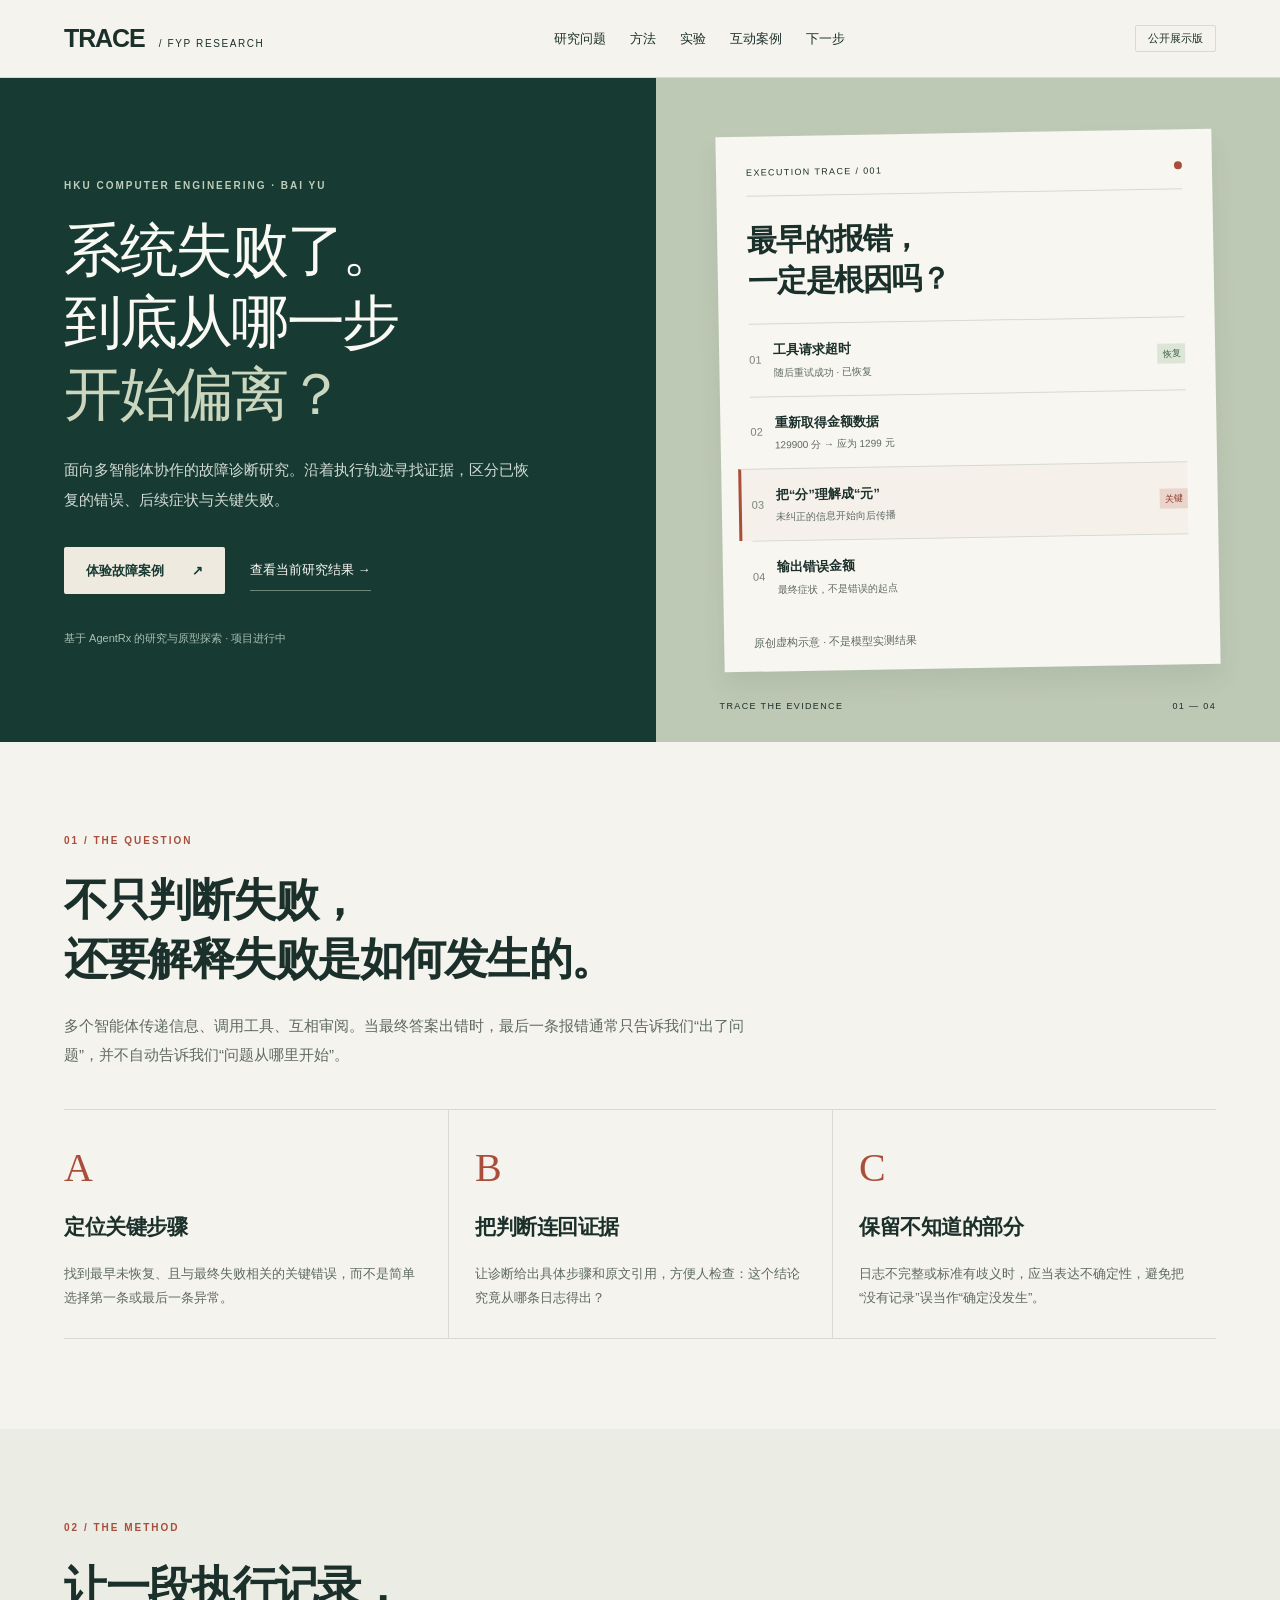
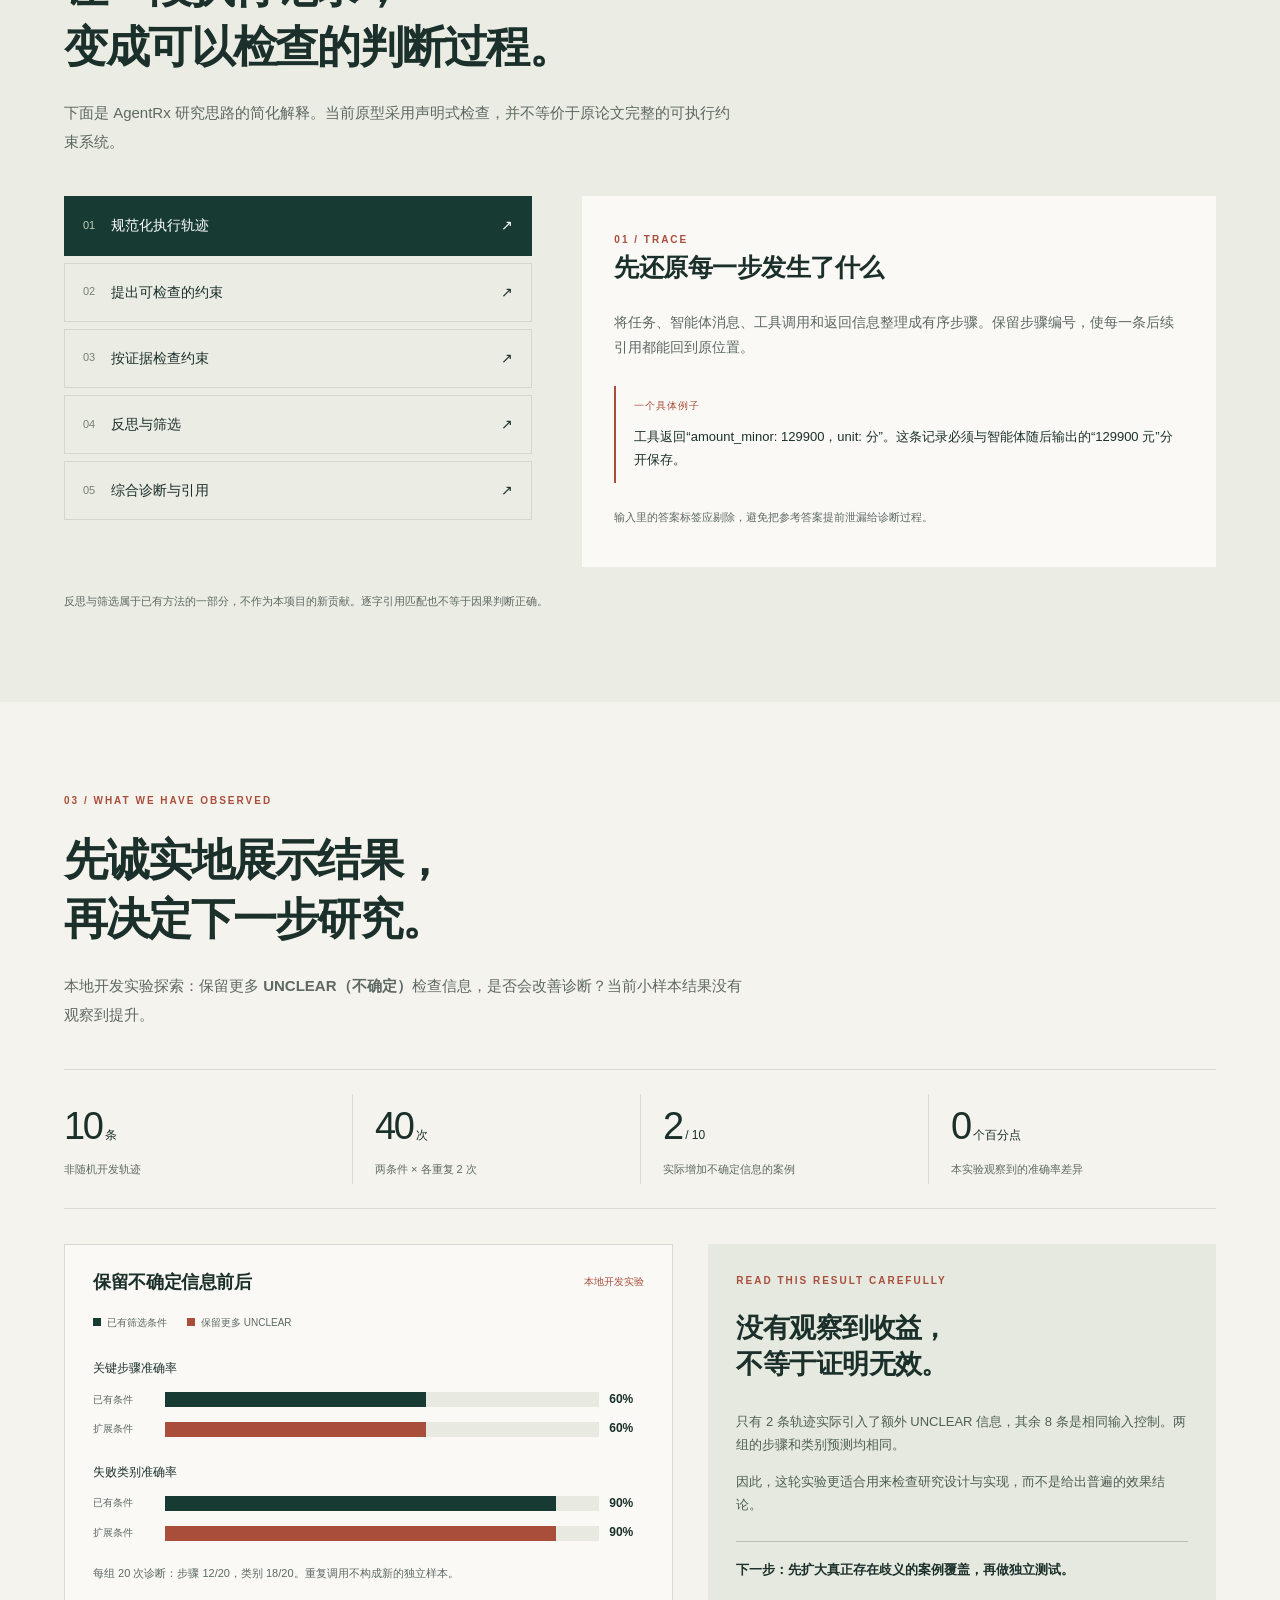
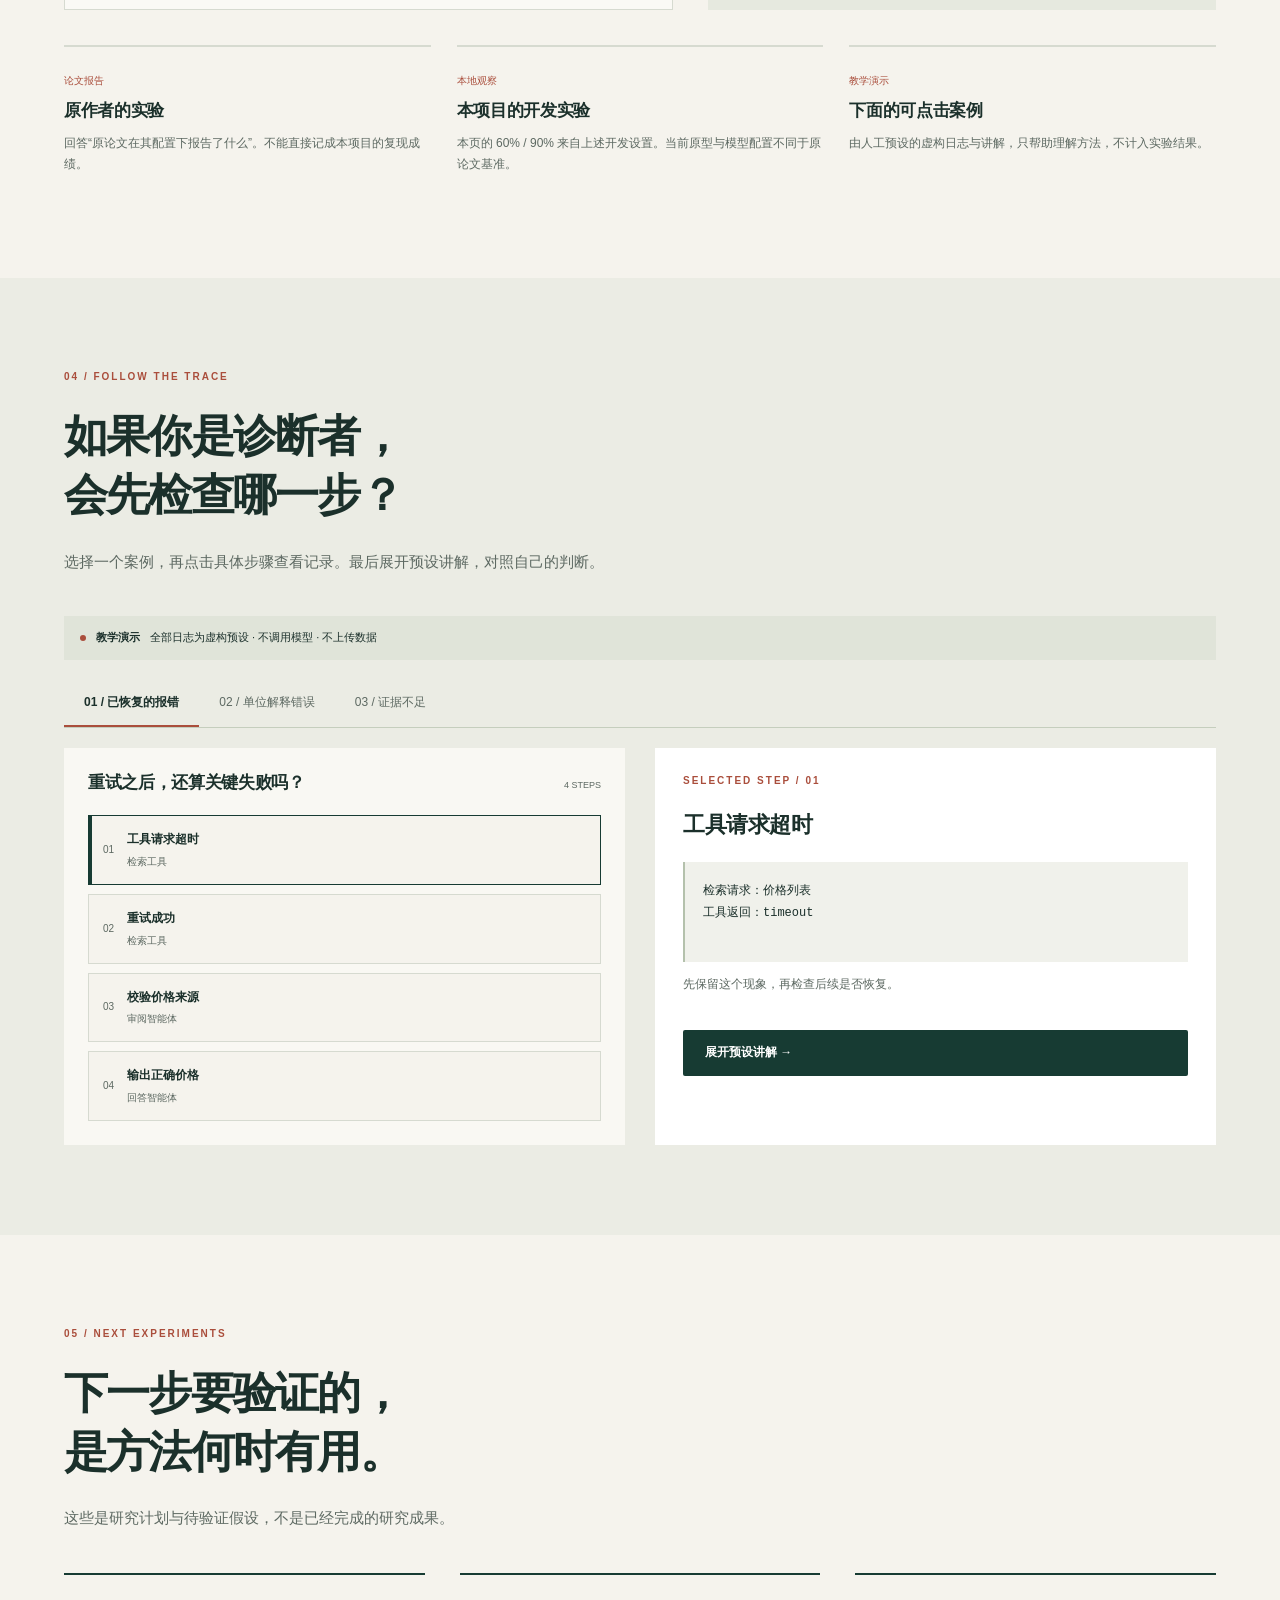
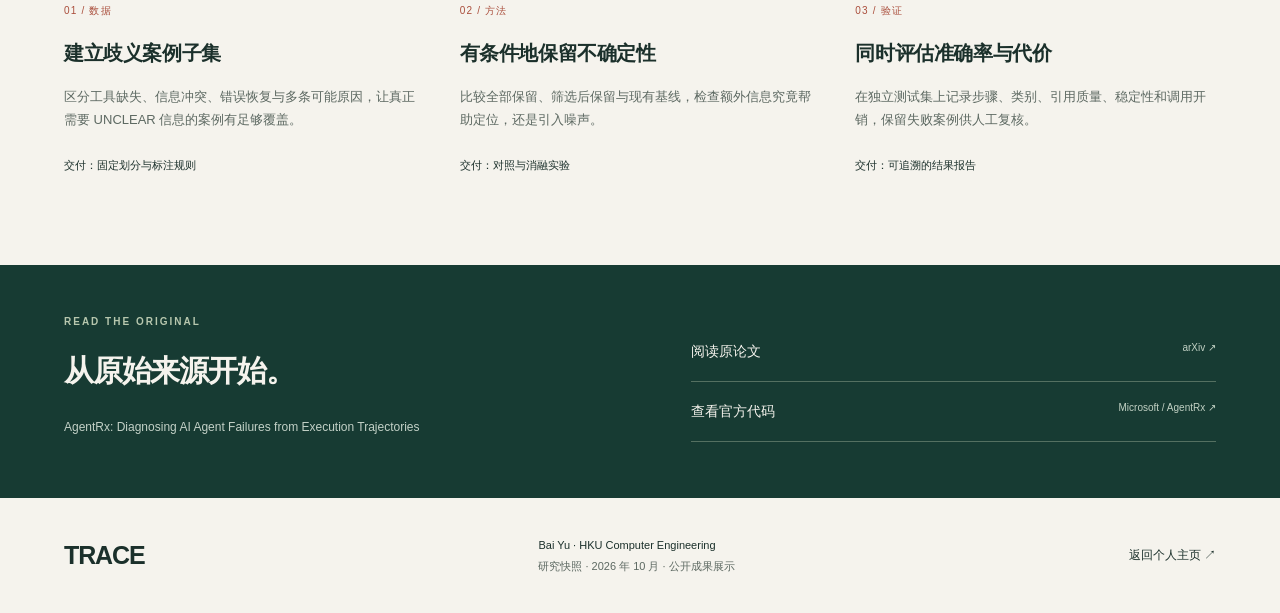
==== fyp-agentrx-diagnosis-studio/index.html @ a1ac3f6c "Publish AgentRx FYP research showcase at project path" ====
<!doctype html>
<html lang="zh-Hans">
<head>
  <meta charset="utf-8"><meta name="viewport" content="width=device-width, initial-scale=1">
  <meta name="description" content="Bai Yu 的多智能体故障诊断 FYP：AgentRx 方法、开发实验与可交互的证据分析案例。">
  <meta name="theme-color" content="#173b33"><title>TRACE · 多智能体故障诊断 | Bai Yu FYP</title>
  <link rel="stylesheet" href="./style.css"><script src="./app.js" defer></script>
</head>
<body>
<a class="skip" href="#main">跳到正文</a>
<header class="header"><a class="brand" href="#">TRACE<span> / FYP RESEARCH</span></a><nav aria-label="主要导航"><a href="#question">研究问题</a><a href="#method">方法</a><a href="#results">实验</a><a href="#demo">互动案例</a><a href="#next">下一步</a></nav><span class="edition">公开展示版</span></header>
<main id="main">
<section class="hero" aria-labelledby="hero-title"><div class="hero-copy"><p class="eyebrow light">HKU COMPUTER ENGINEERING · BAI YU</p><h1 id="hero-title">系统失败了。<br>到底从哪一步<br><em>开始偏离？</em></h1><p class="hero-intro">面向多智能体协作的故障诊断研究。沿着执行轨迹寻找证据，区分已恢复的错误、后续症状与关键失败。</p><div class="hero-actions"><a class="button cream" href="#demo">体验故障案例 <span aria-hidden="true">↗</span></a><a class="text-link" href="#results">查看当前研究结果 →</a></div><p class="hero-note">基于 AgentRx 的研究与原型探索 · 项目进行中</p></div><div class="hero-art"><div class="trace-paper"><div class="paper-top"><span>EXECUTION TRACE / 001</span><span class="dot"></span></div><h2>最早的报错，<br>一定是根因吗？</h2><ol class="mini-trace"><li><span>01</span><div><strong>工具请求超时</strong><small>随后重试成功 · 已恢复</small></div><b class="tag recovered">恢复</b></li><li><span>02</span><div><strong>重新取得金额数据</strong><small>129900 分 → 应为 1299 元</small></div></li><li class="fault"><span>03</span><div><strong>把“分”理解成“元”</strong><small>未纠正的信息开始向后传播</small></div><b class="tag fault-tag">关键</b></li><li><span>04</span><div><strong>输出错误金额</strong><small>最终症状，不是错误的起点</small></div></li></ol><p class="caption">原创虚构示意 · 不是模型实测结果</p></div><div class="art-foot"><span>TRACE THE EVIDENCE</span><span>01 — 04</span></div></div></section>

<section id="question" class="section"><div class="section-head"><p class="eyebrow">01 / THE QUESTION</p><h2>不只判断失败，<br>还要解释失败是如何发生的。</h2><p>多个智能体传递信息、调用工具、互相审阅。当最终答案出错时，最后一条报错通常只告诉我们“出了问题”，并不自动告诉我们“问题从哪里开始”。</p></div><div class="question-grid"><article><span class="card-no">A</span><h3>定位关键步骤</h3><p>找到最早未恢复、且与最终失败相关的关键错误，而不是简单选择第一条或最后一条异常。</p></article><article><span class="card-no">B</span><h3>把判断连回证据</h3><p>让诊断给出具体步骤和原文引用，方便人检查：这个结论究竟从哪条日志得出？</p></article><article><span class="card-no">C</span><h3>保留不知道的部分</h3><p>日志不完整或标准有歧义时，应当表达不确定性，避免把“没有记录”误当作“确定没发生”。</p></article></div></section>

<section id="method" class="section method-section"><div class="section-head"><p class="eyebrow">02 / THE METHOD</p><h2>让一段执行记录，<br>变成可以检查的判断过程。</h2><p>下面是 AgentRx 研究思路的简化解释。当前原型采用声明式检查，并不等价于原论文完整的可执行约束系统。</p></div><div class="method-layout"><div class="method-steps" role="group" aria-label="选择方法阶段"><button class="method-step active" data-method="0" aria-pressed="true"><span>01</span>规范化执行轨迹 <b>↗</b></button><button class="method-step" data-method="1" aria-pressed="false"><span>02</span>提出可检查的约束 <b>↗</b></button><button class="method-step" data-method="2" aria-pressed="false"><span>03</span>按证据检查约束 <b>↗</b></button><button class="method-step" data-method="3" aria-pressed="false"><span>04</span>反思与筛选 <b>↗</b></button><button class="method-step" data-method="4" aria-pressed="false"><span>05</span>综合诊断与引用 <b>↗</b></button></div><article class="method-detail" aria-live="polite"><span id="method-label" class="eyebrow">01 / TRACE</span><h3 id="method-title">先还原每一步发生了什么</h3><p id="method-body">将任务、智能体消息、工具调用和返回信息整理成有序步骤。保留步骤编号，使每一条后续引用都能回到原位置。</p><div class="example"><span>一个具体例子</span><p id="method-example">工具返回“amount_minor: 129900，unit: 分”。这条记录必须与智能体随后输出的“129900 元”分开保存。</p></div><p id="method-limit" class="small-note">输入里的答案标签应剔除，避免把参考答案提前泄漏给诊断过程。</p></article></div><p class="section-note">反思与筛选属于已有方法的一部分，不作为本项目的新贡献。逐字引用匹配也不等于因果判断正确。</p></section>

<section id="results" class="section"><div class="section-head"><p class="eyebrow">03 / WHAT WE HAVE OBSERVED</p><h2>先诚实地展示结果，<br>再决定下一步研究。</h2><p>本地开发实验探索：保留更多 <strong>UNCLEAR（不确定）</strong>检查信息，是否会改善诊断？当前小样本结果没有观察到提升。</p></div><div class="stat-strip"><div><strong>10<span> 条</span></strong><p>非随机开发轨迹</p></div><div><strong>40<span> 次</span></strong><p>两条件 × 各重复 2 次</p></div><div><strong>2<span> / 10</span></strong><p>实际增加不确定信息的案例</p></div><div><strong>0<span> 个百分点</span></strong><p>本实验观察到的准确率差异</p></div></div><div class="results-layout"><article class="chart-card"><div class="chart-title"><h3>保留不确定信息前后</h3><span>本地开发实验</span></div><div class="legend"><span><i class="base"></i>已有筛选条件</span><span><i class="extended"></i>保留更多 UNCLEAR</span></div><div class="metric"><h4>关键步骤准确率</h4><div class="bar-row"><span>已有条件</span><div class="bar-track"><div class="bar base" style="width:60%"></div></div><b>60%</b></div><div class="bar-row"><span>扩展条件</span><div class="bar-track"><div class="bar extended" style="width:60%"></div></div><b>60%</b></div></div><div class="metric"><h4>失败类别准确率</h4><div class="bar-row"><span>已有条件</span><div class="bar-track"><div class="bar base" style="width:90%"></div></div><b>90%</b></div><div class="bar-row"><span>扩展条件</span><div class="bar-track"><div class="bar extended" style="width:90%"></div></div><b>90%</b></div></div><p class="caption">每组 20 次诊断：步骤 12/20，类别 18/20。重复调用不构成新的独立样本。</p></article><aside class="finding"><p class="eyebrow">READ THIS RESULT CAREFULLY</p><h3>没有观察到收益，<br>不等于证明无效。</h3><p>只有 2 条轨迹实际引入了额外 UNCLEAR 信息，其余 8 条是相同输入控制。两组的步骤和类别预测均相同。</p><p>因此，这轮实验更适合用来检查研究设计与实现，而不是给出普遍的效果结论。</p><div class="finding-rule">下一步：先扩大真正存在歧义的案例覆盖，再做独立测试。</div></aside></div><div class="evidence-grid"><article><span class="evidence-type">论文报告</span><h3>原作者的实验</h3><p>回答“原论文在其配置下报告了什么”。不能直接记成本项目的复现成绩。</p></article><article><span class="evidence-type">本地观察</span><h3>本项目的开发实验</h3><p>本页的 60% / 90% 来自上述开发设置。当前原型与模型配置不同于原论文基准。</p></article><article><span class="evidence-type">教学演示</span><h3>下面的可点击案例</h3><p>由人工预设的虚构日志与讲解，只帮助理解方法，不计入实验结果。</p></article></div></section>

<section id="demo" class="section demo-section"><div class="section-head"><p class="eyebrow">04 / FOLLOW THE TRACE</p><h2>如果你是诊断者，<br>会先检查哪一步？</h2><p>选择一个案例，再点击具体步骤查看记录。最后展开预设讲解，对照自己的判断。</p></div><div class="demo-notice"><span class="status-dot"></span><strong>教学演示</strong><span>全部日志为虚构预设 · 不调用模型 · 不上传数据</span></div><div class="case-tabs" role="group" aria-label="选择教学案例"><button class="case-tab active" data-case="0" aria-pressed="true">01 / 已恢复的报错</button><button class="case-tab" data-case="1" aria-pressed="false">02 / 单位解释错误</button><button class="case-tab" data-case="2" aria-pressed="false">03 / 证据不足</button></div><div class="demo-grid"><div class="trace-list"><div class="demo-title"><h3 id="case-title">重试之后，还算关键失败吗？</h3><span id="case-count">4 STEPS</span></div><ol id="trace-steps"></ol></div><article class="inspection"><p class="eyebrow" id="selected-label">SELECTED STEP / 01</p><h3 id="selected-title">工具请求超时</h3><pre id="selected-log">工具返回：timeout</pre><p id="selected-hint" class="inspection-hint">先保留这个现象，再检查后续是否恢复。</p><button id="explain-button" class="button green" type="button">展开预设讲解 <span aria-hidden="true">→</span></button><div id="case-explanation" class="explanation" hidden aria-live="polite"></div></article></div><noscript><p class="no-script">互动案例需要浏览器启用 JavaScript；上方方法与实验结果仍可直接阅读。</p></noscript></section>

<section id="next" class="section"><div class="section-head"><p class="eyebrow">05 / NEXT EXPERIMENTS</p><h2>下一步要验证的，<br>是方法何时有用。</h2><p>这些是研究计划与待验证假设，不是已经完成的研究成果。</p></div><div class="roadmap"><article><span>01 / 数据</span><h3>建立歧义案例子集</h3><p>区分工具缺失、信息冲突、错误恢复与多条可能原因，让真正需要 UNCLEAR 信息的案例有足够覆盖。</p><b>交付：固定划分与标注规则</b></article><article><span>02 / 方法</span><h3>有条件地保留不确定性</h3><p>比较全部保留、筛选后保留与现有基线，检查额外信息究竟帮助定位，还是引入噪声。</p><b>交付：对照与消融实验</b></article><article><span>03 / 验证</span><h3>同时评估准确率与代价</h3><p>在独立测试集上记录步骤、类别、引用质量、稳定性和调用开销，保留失败案例供人工复核。</p><b>交付：可追溯的结果报告</b></article></div></section>

<section class="sources"><div><p class="eyebrow">READ THE ORIGINAL</p><h2>从原始来源开始。</h2><p>AgentRx: Diagnosing AI Agent Failures from Execution Trajectories</p></div><div class="source-links"><a href="https://arxiv.org/abs/2602.02475v2" target="_blank" rel="noopener noreferrer">阅读原论文 <span>arXiv ↗</span></a><a href="https://github.com/microsoft/AgentRx" target="_blank" rel="noopener noreferrer">查看官方代码 <span>Microsoft / AgentRx ↗</span></a></div></section>
</main><footer><a class="brand" href="#">TRACE</a><p>Bai Yu · HKU Computer Engineering<br><span>研究快照 · 2026 年 10 月 · 公开成果展示</span></p><a href="https://baiyu-ce.github.io/">返回个人主页 ↗</a></footer>
</body></html>
---- fyp-agentrx-diagnosis-studio/style.css ----
:root{--ink:#1b302b;--green:#173b33;--sage:#c0cbb8;--red:#aa4e3c;--paper:#f5f3ed;--line:#d6dad0;--muted:#5d6962}*{box-sizing:border-box}html{scroll-behavior:smooth;scroll-padding-top:90px}body{margin:0;background:var(--paper);color:var(--ink);font-family:Inter,"Segoe UI","PingFang SC","Microsoft YaHei",sans-serif;font-size:15px;line-height:1.8}a{color:inherit;text-decoration:none}button{font:inherit;cursor:pointer}button,a{-webkit-tap-highlight-color:transparent}button:focus-visible,a:focus-visible{outline:3px solid var(--red);outline-offset:5px}button{color:inherit}h1,h2,h3,h4,p{margin-top:0}h1,h2,h3{line-height:1.35;letter-spacing:-.04em}h2{font-size:clamp(28px,3.5vw,44px);font-weight:650}h3{font-size:21px;letter-spacing:-.02em}strong{font-weight:650}.skip{position:fixed;left:15px;top:-80px;z-index:10;background:white;padding:12px}.skip:focus{top:10px}.header{height:78px;padding:0 max(5vw,20px);display:flex;align-items:center;justify-content:space-between;gap:22px;border-bottom:1px solid var(--line);background:rgba(245,243,237,.97);position:sticky;top:0;z-index:5}.brand{font-weight:800;letter-spacing:-.045em;font-size:25px;white-space:nowrap}.brand span{font-size:10px;font-weight:500;letter-spacing:.16em;margin-left:10px}.header nav{display:flex;gap:24px;font-size:13px}.header nav a:hover{color:var(--red)}.edition{border:1px solid var(--line);padding:3px 12px;border-radius:2px;font-size:11px;white-space:nowrap}.hero{display:grid;grid-template-columns:1.05fr 1fr;background:var(--green);color:#faf9f4;min-height:640px}.hero-copy{padding:70px 5vw 64px max(5vw,20px);align-self:center}.eyebrow{font-size:10px;font-weight:700;letter-spacing:.2em;color:var(--red);margin-bottom:20px}.eyebrow.light{color:#bdcdbc}.hero h1{font-size:clamp(40px,4.5vw,67px);font-weight:500;line-height:1.25;margin-bottom:24px}.hero h1 em{color:#cbd6be;font-style:normal}.hero-intro{color:#d1dbd4;font-size:15px;max-width:470px;line-height:2}.hero-actions{display:flex;align-items:center;gap:25px;flex-wrap:wrap;margin-top:32px}.button{display:inline-flex;align-items:center;justify-content:space-between;gap:28px;padding:12px 22px;border:0;font-size:13px;font-weight:600;border-radius:2px}.button:hover{filter:brightness(.94)}.cream{background:#efeadf;color:var(--green)}.green{background:var(--green);color:white}.text-link{font-size:13px;border-bottom:1px solid #6c877a;padding:8px 0}.hero-note{font-size:11px;color:#aabfb2;margin:35px 0 0}.hero-art{background:#bec9b5;padding:55px 5vw 28px;color:var(--ink);display:flex;flex-direction:column;justify-content:center}.trace-paper{background:#f8f6f0;padding:28px 30px 18px;max-width:500px;width:100%;align-self:center;box-shadow:0 15px 25px #173b3315;transform:rotate(-1deg)}.paper-top{display:flex;justify-content:space-between;align-items:center;font-size:9px;letter-spacing:.15em;border-bottom:1px solid var(--line);padding-bottom:15px;margin-bottom:24px}.dot{width:8px;height:8px;border-radius:50%;background:var(--red)}.trace-paper h2{font-size:30px;margin-bottom:22px}.mini-trace{list-style:none;padding:0;margin:0}.mini-trace li{display:flex;align-items:center;gap:12px;padding:14px 0;border-top:1px solid var(--line)}.mini-trace li>span{font-size:11px;color:#7b847a;font-variant-numeric:tabular-nums}.mini-trace li>div{flex:1}.mini-trace strong{display:block;font-size:13px}.mini-trace small{display:block;font-size:10px;color:var(--muted);margin-top:2px}.mini-trace .fault{border-left:3px solid var(--red);padding-left:10px;margin-left:-13px;background:#aa4e3c09}.tag{font-size:9px;padding:2px 5px;white-space:nowrap;font-weight:500}.recovered{color:#42644f;background:#dce5d6}.fault-tag{background:#ead4cc;color:#8a3629}.caption{font-size:11px;color:var(--muted);line-height:1.8;margin:20px 0 0}.art-foot{display:flex;justify-content:space-between;margin:30px auto 0;max-width:500px;width:100%;font-size:9px;letter-spacing:.15em}.section{max-width:1280px;margin:auto;padding:90px max(5vw,20px);scroll-margin-top:0}.section-head{max-width:790px;margin-bottom:40px}.section-head h2{margin-bottom:22px}.section-head>p:last-child{max-width:680px;color:var(--muted);line-height:1.95}.question-grid{display:grid;grid-template-columns:repeat(3,1fr);border-top:1px solid var(--line);border-bottom:1px solid var(--line)}.question-grid article{padding:28px 26px 16px 0}.question-grid article+article{border-left:1px solid var(--line);padding-left:26px}.card-no{font-family:Georgia,serif;font-size:40px;color:var(--red);line-height:1.5;display:block;margin-bottom:15px}.question-grid h3{font-size:21px}.question-grid p{font-size:13px;color:var(--muted)}.method-section{background:#ebece4;max-width:none}.method-section>*{max-width:1152px;margin-left:auto;margin-right:auto}.method-section .section-head{max-width:1152px}.method-section .section-head h2{max-width:790px}.method-layout{display:grid;grid-template-columns:.85fr 1.15fr;gap:50px}.method-steps{display:flex;flex-direction:column;gap:7px}.method-step{display:flex;align-items:center;gap:16px;text-align:left;background:transparent;border:1px solid #d2d8cb;padding:16px 18px;font-size:14px}.method-step>span{font-size:11px;color:#768173}.method-step>b{margin-left:auto;font-weight:400}.method-step.active{background:var(--green);border-color:var(--green);color:white}.method-step.active>span{color:#bccdba}.method-detail{padding:28px 32px;background:#faf9f5;min-height:335px}.method-detail h3{font-size:25px}.method-detail>p{font-size:14px;color:var(--muted)}.method-detail .eyebrow{font-size:10px;color:var(--red)}.example{border-left:2px solid var(--red);padding:4px 0 4px 18px;margin:25px 0}.example>span{font-size:10px;letter-spacing:.1em;color:var(--red)}.example p{font-size:13px;margin:8px 0}.small-note{font-size:11px!important;line-height:1.8}.section-note{font-size:11px;color:var(--muted);margin-top:25px;margin-bottom:0}.stat-strip{display:grid;grid-template-columns:repeat(4,1fr);border-top:1px solid var(--line);border-bottom:1px solid var(--line);margin-bottom:35px;padding:24px 0}.stat-strip>div{padding:4px 22px;border-left:1px solid var(--line)}.stat-strip>div:first-child{padding-left:0;border-left:0}.stat-strip strong{display:block;font-size:38px;line-height:1.5;font-weight:500;font-variant-numeric:tabular-nums;letter-spacing:-.06em}.stat-strip strong span{font-size:12px;font-weight:400;letter-spacing:0}.stat-strip p{font-size:11px;color:var(--muted);margin:5px 0 0}.results-layout{display:grid;grid-template-columns:1.2fr 1fr;gap:35px}.chart-card{padding:25px 28px;border:1px solid var(--line);background:#faf9f5}.chart-title{display:flex;align-items:center;justify-content:space-between;gap:10px}.chart-title h3{font-size:18px;margin:0}.chart-title>span{font-size:10px;color:var(--red)}.legend{display:flex;gap:20px;font-size:10px;color:var(--muted);margin:20px 0 26px}.legend i{display:inline-block;width:8px;height:8px;margin-right:6px}.base{background:var(--green)}.extended{background:var(--red)}.metric+ .metric{margin-top:22px}.metric h4{font-size:12px;font-weight:500;margin-bottom:9px}.bar-row{display:grid;grid-template-columns:62px 1fr 35px;align-items:center;gap:10px;margin:8px 0;font-size:10px;color:var(--muted)}.bar-track{height:15px;background:#e8e9e1}.bar{height:100%}.bar-row b{font-size:12px;color:var(--ink)}.finding{padding:28px 28px;background:#e6e9df}.finding h3{font-size:27px}.finding>p:not(.eyebrow){font-size:13px;color:#4f5f55}.finding-rule{border-top:1px solid #b7c1b2;padding-top:16px;margin-top:25px;font-size:13px;font-weight:600}.evidence-grid{display:grid;grid-template-columns:repeat(3,1fr);gap:26px;margin-top:35px}.evidence-grid article{border-top:2px solid var(--line);padding-top:18px}.evidence-type{font-size:10px;color:var(--red)}.evidence-grid h3{font-size:17px;margin:8px 0 10px}.evidence-grid p{font-size:12px;color:var(--muted)}.demo-section{max-width:none;background:#ebece4}.demo-section>*{max-width:1152px;margin-left:auto;margin-right:auto}.demo-section .section-head{max-width:1152px}.demo-notice{display:flex;align-items:center;gap:10px;background:#e0e4d9;padding:12px 16px;font-size:11px;margin-bottom:20px;flex-wrap:wrap}.status-dot{width:6px;height:6px;background:var(--red);border-radius:50%}.case-tabs{display:flex;gap:0;margin-bottom:20px;border-bottom:1px solid #c5cebd}.case-tab{font-size:12px;padding:12px 20px;background:transparent;border:0;border-bottom:2px solid transparent;color:var(--muted)}.case-tab.active{border-bottom-color:var(--red);color:var(--ink);font-weight:650}.demo-grid{display:grid;grid-template-columns:1fr 1fr;gap:30px}.trace-list{background:#f9f8f3;padding:24px}.demo-title{display:flex;align-items:baseline;gap:10px;justify-content:space-between;margin-bottom:20px}.demo-title h3{font-size:17px;margin:0}.demo-title>span{font-size:9px;color:var(--muted);white-space:nowrap}.trace-list ol{list-style:none;padding:0;margin:0}.trace-list li+li{margin-top:9px}.trace-button{display:flex;align-items:center;gap:13px;width:100%;padding:13px 14px;text-align:left;border:1px solid var(--line);background:#f5f3ed}.trace-button>span{font-size:10px;color:var(--muted)}.trace-button strong{font-size:12px;display:block}.trace-button small{display:block;font-size:10px;color:var(--muted);margin-top:2px}.trace-button.active{border-color:var(--green);box-shadow:inset 3px 0 var(--green)}.trace-button.key-step{background:#f4e4dc;border-color:var(--red)}.inspection{padding:24px 28px;background:white}.inspection h3{font-size:22px}.inspection pre{white-space:pre-wrap;overflow-wrap:anywhere;background:#f0f1eb;padding:18px;font:12px/1.85 Consolas,"Microsoft YaHei",monospace;border-left:2px solid #b4c1ac;min-height:100px}.inspection-hint{font-size:12px;color:var(--muted);min-height:44px}.inspection .button{font-size:12px;width:100%}.explanation{border-top:1px solid var(--line);padding-top:18px;margin-top:20px;font-size:12px}.explanation h4{font-size:16px;margin-bottom:10px;color:var(--red)}.explanation p{margin-bottom:10px}.explanation small{color:var(--muted);font-size:10px}.no-script{font-size:13px}.roadmap{display:grid;grid-template-columns:repeat(3,1fr);gap:35px}.roadmap article{border-top:2px solid var(--green);padding-top:20px}.roadmap article>span{font-size:10px;color:var(--red);letter-spacing:.12em}.roadmap h3{font-size:20px;margin:18px 0}.roadmap p{color:var(--muted);font-size:13px}.roadmap b{display:block;font-size:11px;margin-top:24px;font-weight:500}.sources{background:var(--green);color:#f5f3ed;padding:48px max(5vw,20px);display:grid;grid-template-columns:1.1fr 1fr;gap:50px}.sources .eyebrow{color:#b7c7ae}.sources h2{font-size:30px}.sources p:last-child{font-size:12px;color:#c3d1c7}.source-links{align-self:center}.source-links>a{display:flex;justify-content:space-between;gap:20px;padding:17px 0;border-bottom:1px solid #547061;font-size:14px}.source-links span{font-size:10px;color:#c2d1c4}.source-links a:hover{color:#d8e6bc}footer{padding:35px max(5vw,20px);display:flex;align-items:center;justify-content:space-between;gap:25px}footer p{font-size:11px;line-height:1.9;margin:0}footer p span{color:var(--muted)}footer>a:last-child{font-size:12px}[hidden]{display:none!important}@media(min-width:1500px){.hero-copy{padding-left:calc((100vw - 1280px)/2 + 40px)}.hero-art{padding-right:calc((100vw - 1280px)/2 + 40px)}}@media(max-width:1000px){.header nav{gap:14px}.brand span{display:none}.hero-copy{padding-top:50px;padding-bottom:50px}.hero-art{padding:45px 25px}.trace-paper{padding:24px 22px}.hero h1{font-size:45px}.hero-actions{gap:15px}.method-layout{gap:24px}.results-layout{gap:20px}.stat-strip>div{padding-left:15px;padding-right:10px}.demo-grid{gap:20px}.inspection{padding:24px 22px}.roadmap{gap:22px}}@media(max-width:720px){html{scroll-padding-top:114px}.header{height:auto;min-height:95px;display:grid;grid-template-columns:1fr auto;padding:12px 20px;gap:8px}.header nav{grid-column:1 / -1;grid-row:2;justify-content:space-between;gap:8px;font-size:11px}.edition{font-size:10px}.brand{font-size:22px}.hero{grid-template-columns:1fr}.hero-copy{padding:42px 24px 38px}.hero h1{font-size:43px}.hero-intro{font-size:14px}.hero-note{margin-top:25px}.hero-art{padding:30px 25px 24px}.trace-paper{max-width:460px;transform:none}.trace-paper h2{font-size:27px}.art-foot{margin-top:18px}.section{padding:58px 22px}.section-head{margin-bottom:28px}.section-head>p:last-child{font-size:13px}.eyebrow{font-size:9px;margin-bottom:16px}h2{font-size:29px}.question-grid,.evidence-grid,.roadmap{grid-template-columns:1fr}.question-grid article,.question-grid article+article{padding:22px 0 12px;border-left:0}.question-grid article+article{border-top:1px solid var(--line)}.card-no{float:left;width:48px;margin-bottom:0;font-size:29px;line-height:1.3}.question-grid h3{margin-left:48px;font-size:19px}.question-grid p{margin-left:48px}.method-layout,.results-layout,.demo-grid,.sources{grid-template-columns:1fr}.method-step{font-size:13px;padding:12px 15px}.method-detail{padding:24px;min-height:330px}.method-detail h3{font-size:23px}.stat-strip{grid-template-columns:1fr 1fr;row-gap:20px;padding:20px 0}.stat-strip>div:nth-child(3){border-left:0;padding-left:0}.stat-strip strong{font-size:34px}.stat-strip p{font-size:10px}.chart-card{padding:22px 18px}.chart-title h3{font-size:17px}.legend{font-size:9px;gap:14px}.finding{padding:24px}.finding h3{font-size:25px}.evidence-grid{gap:8px}.evidence-grid article{padding-top:14px}.evidence-grid p{margin-bottom:10px}.case-tabs{display:grid;grid-template-columns:repeat(3,1fr);gap:4px}.case-tab{padding:10px 4px;font-size:10px}.demo-notice{font-size:10px;gap:7px}.demo-notice>span:last-child{flex-basis:100%;margin-left:13px}.trace-list{padding:20px 16px}.demo-title h3{font-size:15px}.inspection{padding:23px 20px}.roadmap{gap:30px}.roadmap h3{margin-top:12px}.roadmap b{margin-top:16px}.sources{padding:40px 22px;gap:12px}.sources h2{font-size:27px}.source-links>a{font-size:13px}footer{flex-wrap:wrap;padding:26px 22px;gap:20px}footer .brand{align-self:flex-start}footer p{flex:1}footer>a:last-child{margin-left:auto}.hero-actions .text-link{font-size:12px}}@media(prefers-reduced-motion:reduce){html{scroll-behavior:auto}}
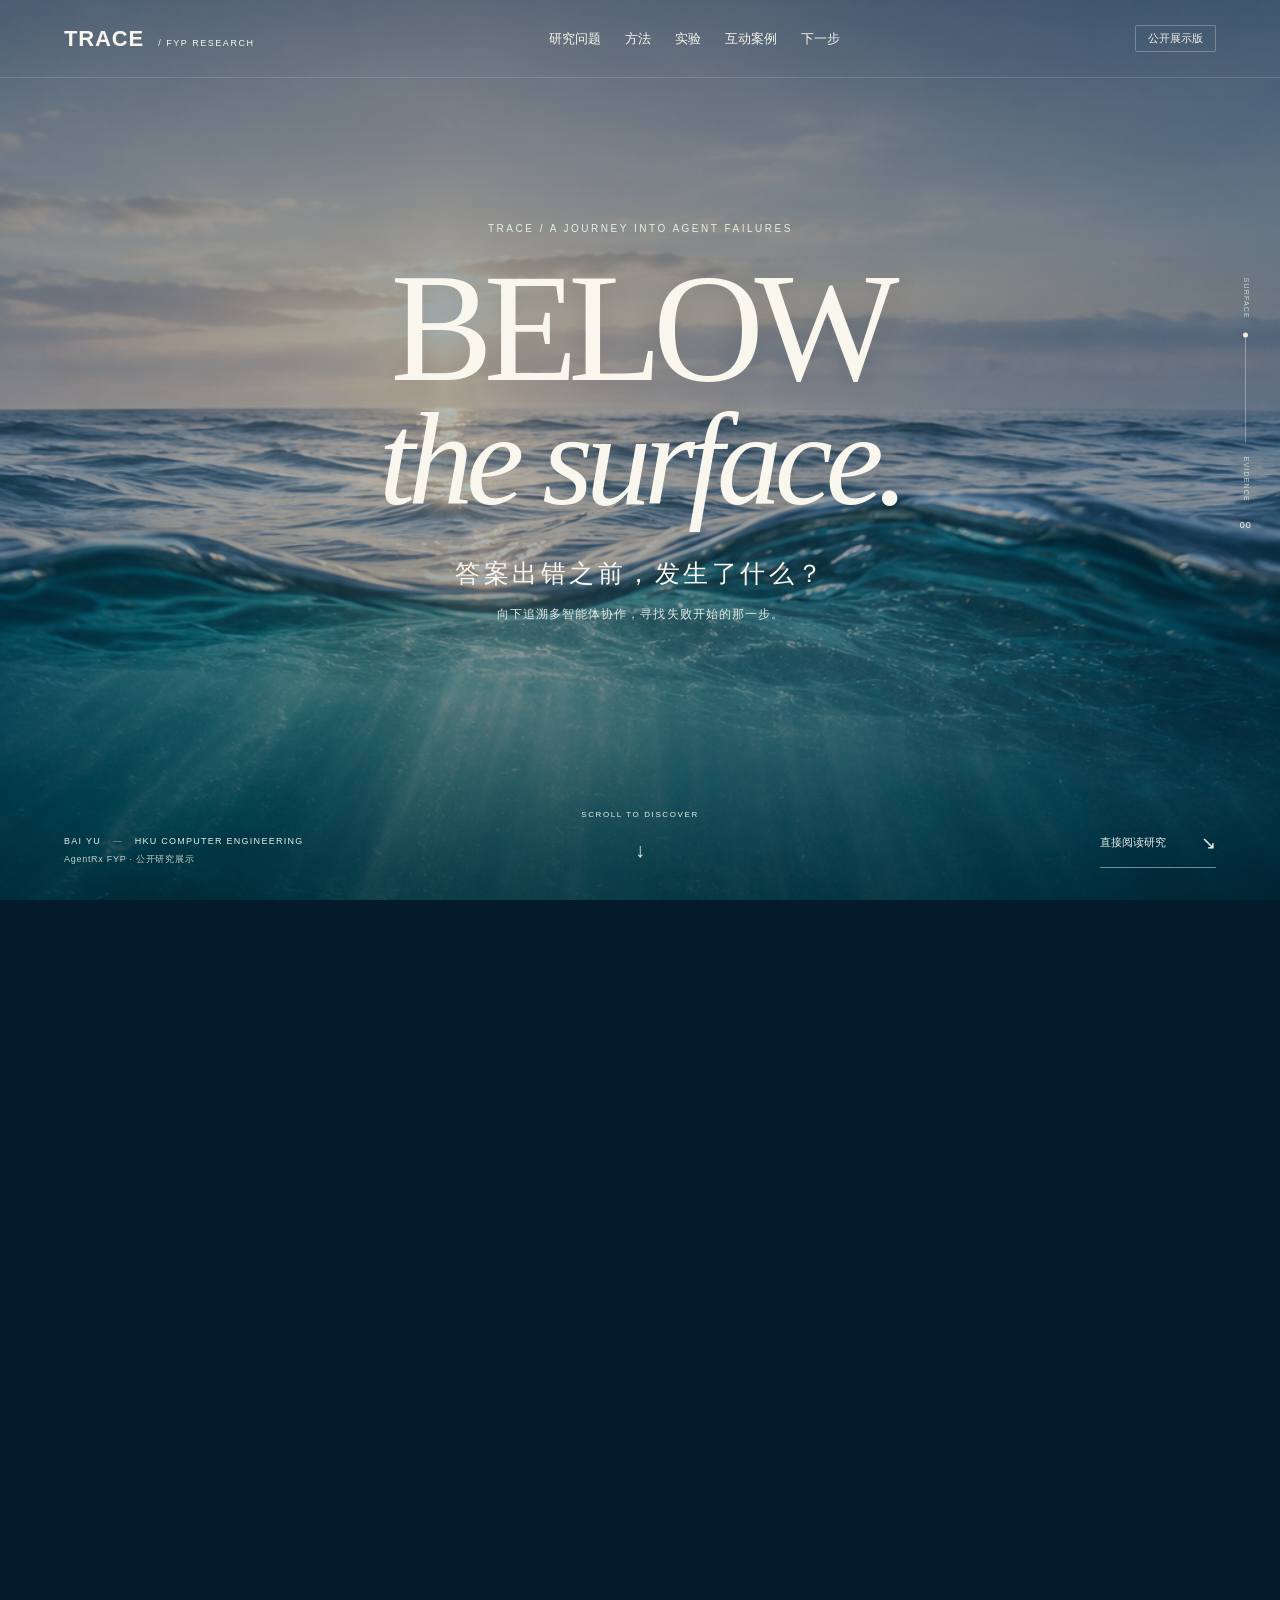
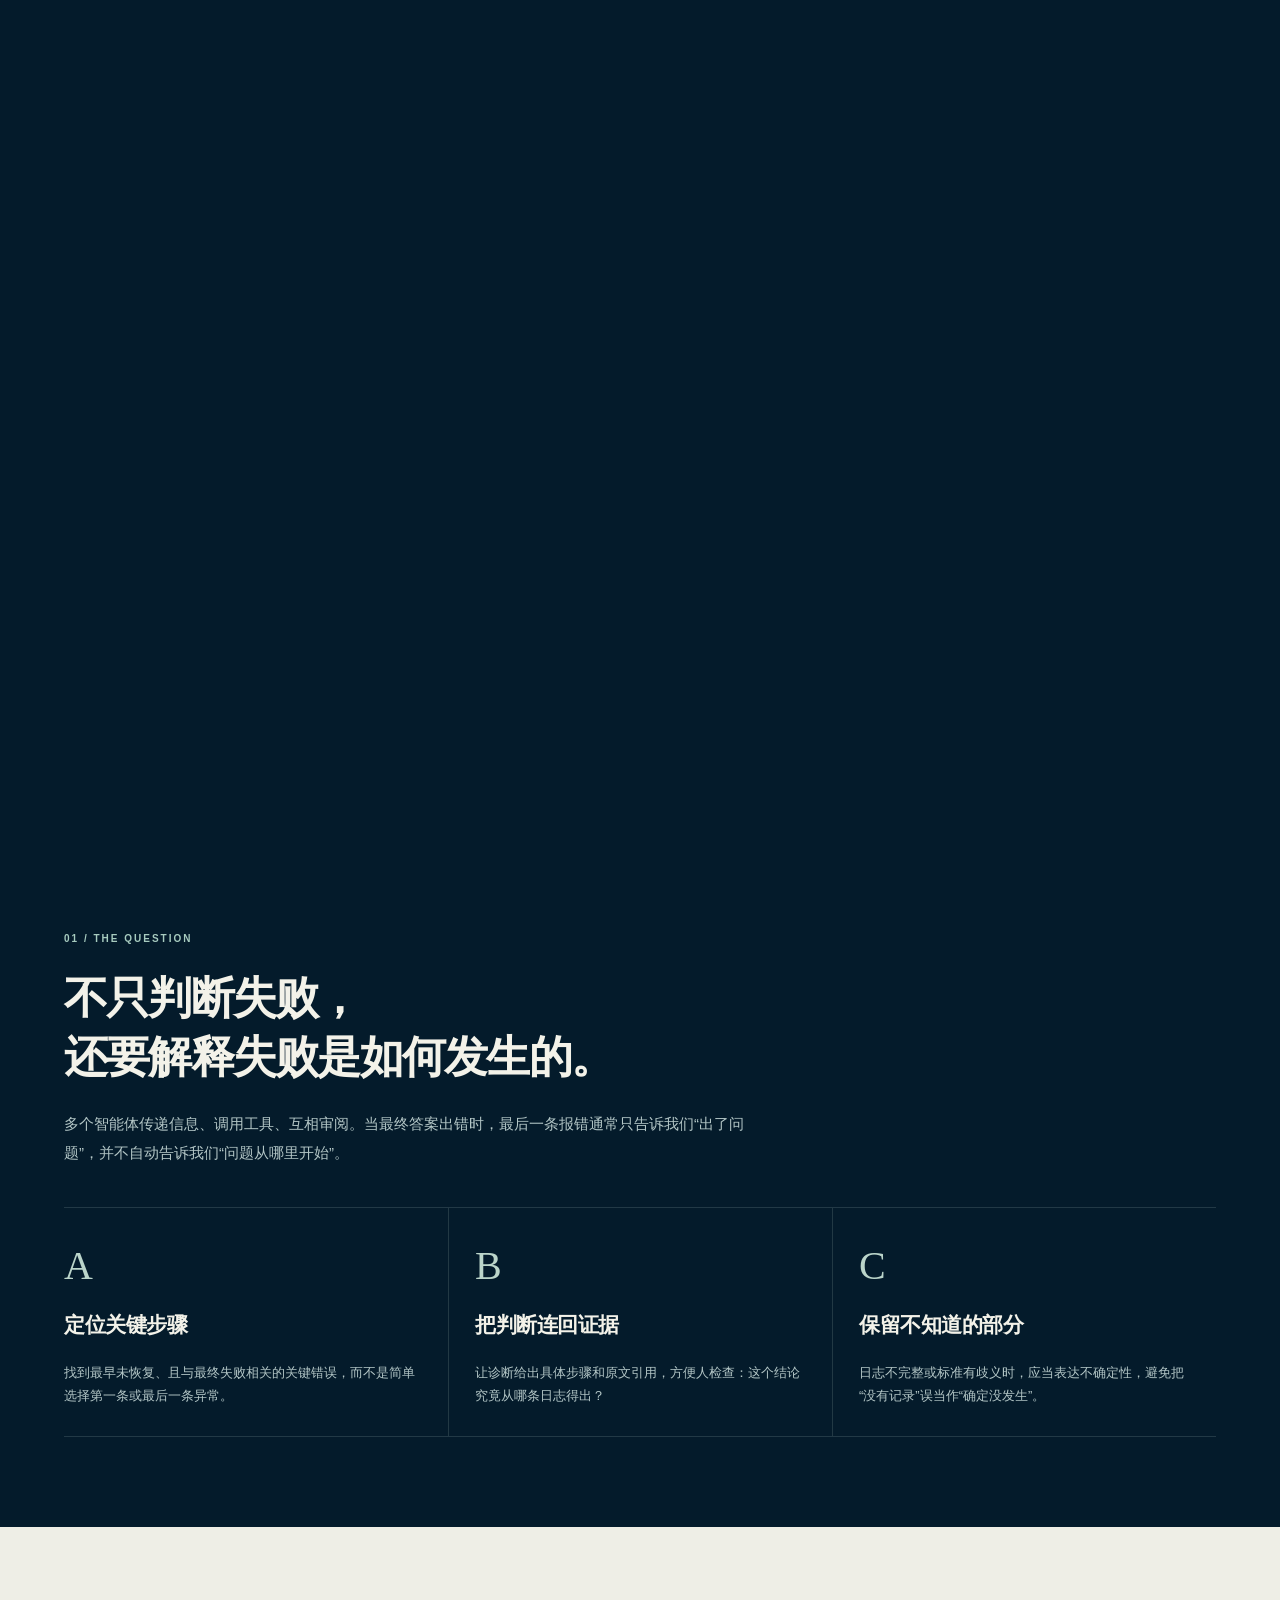
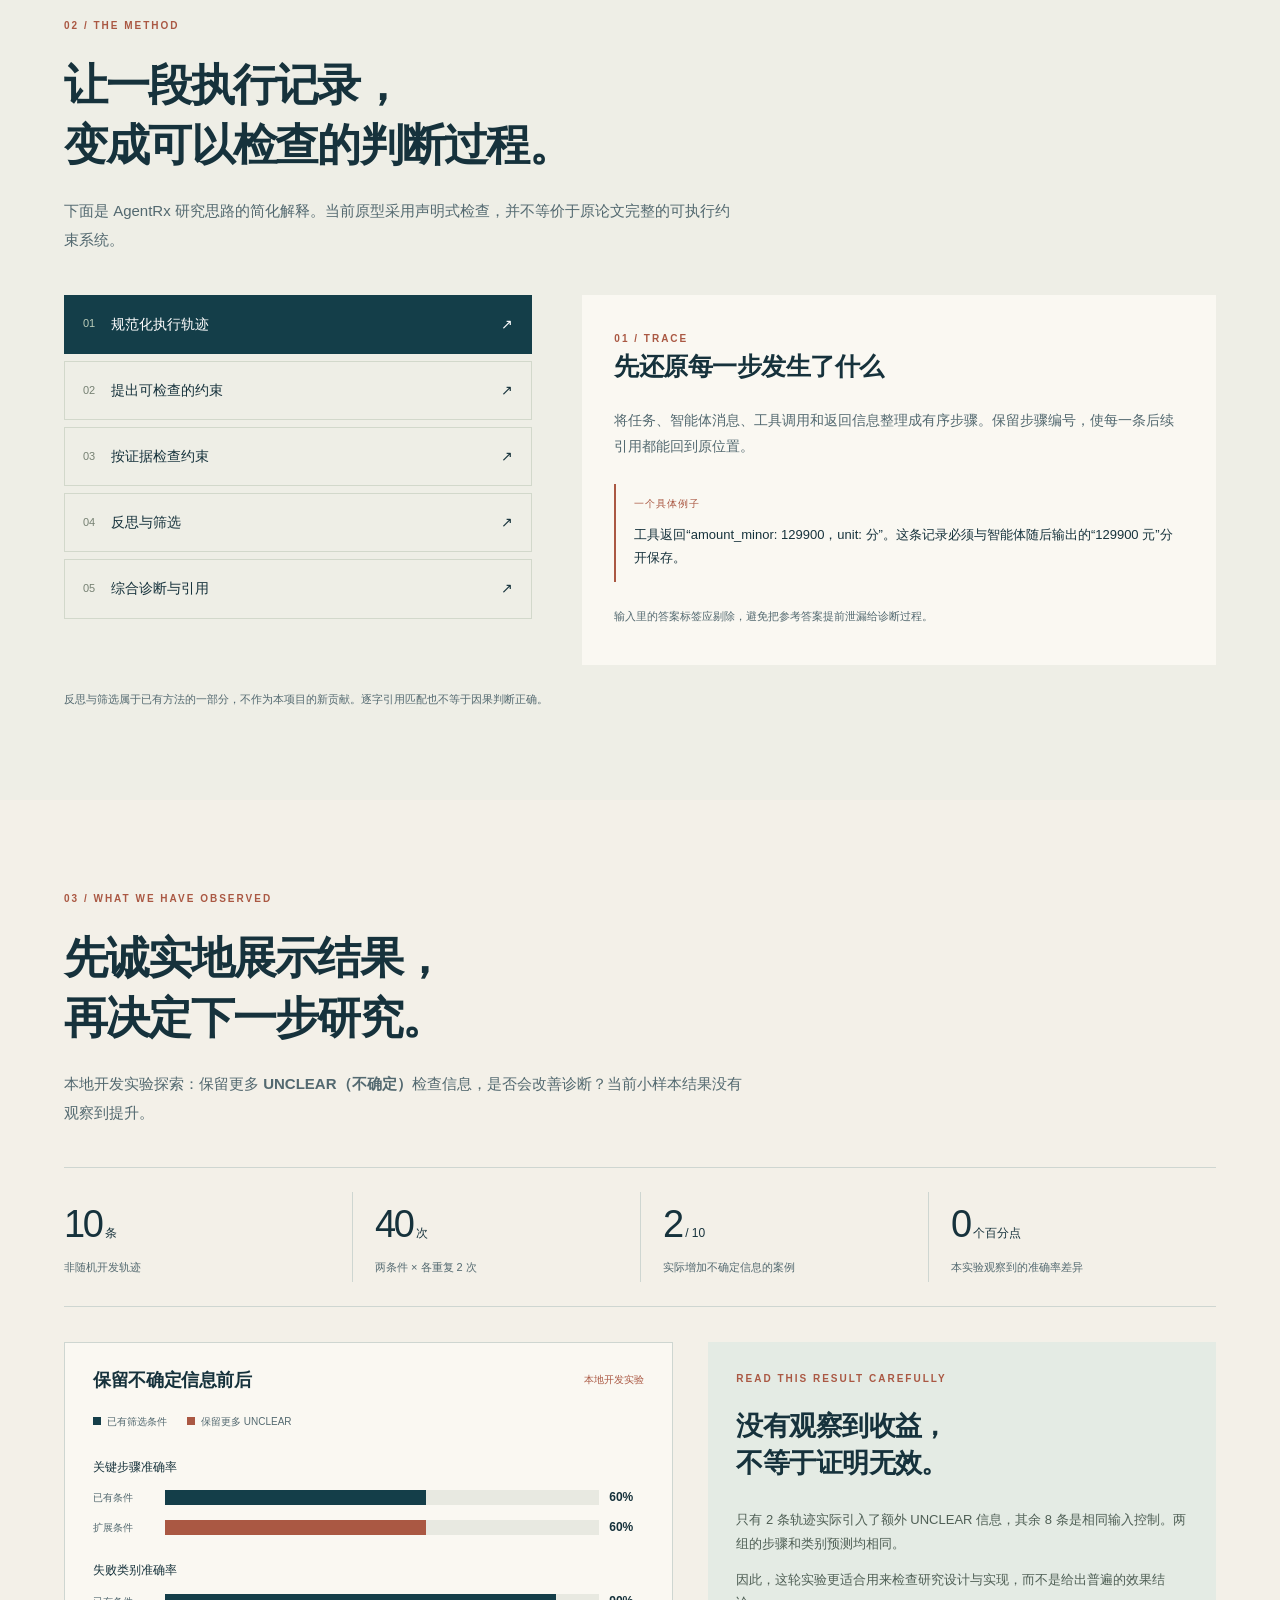
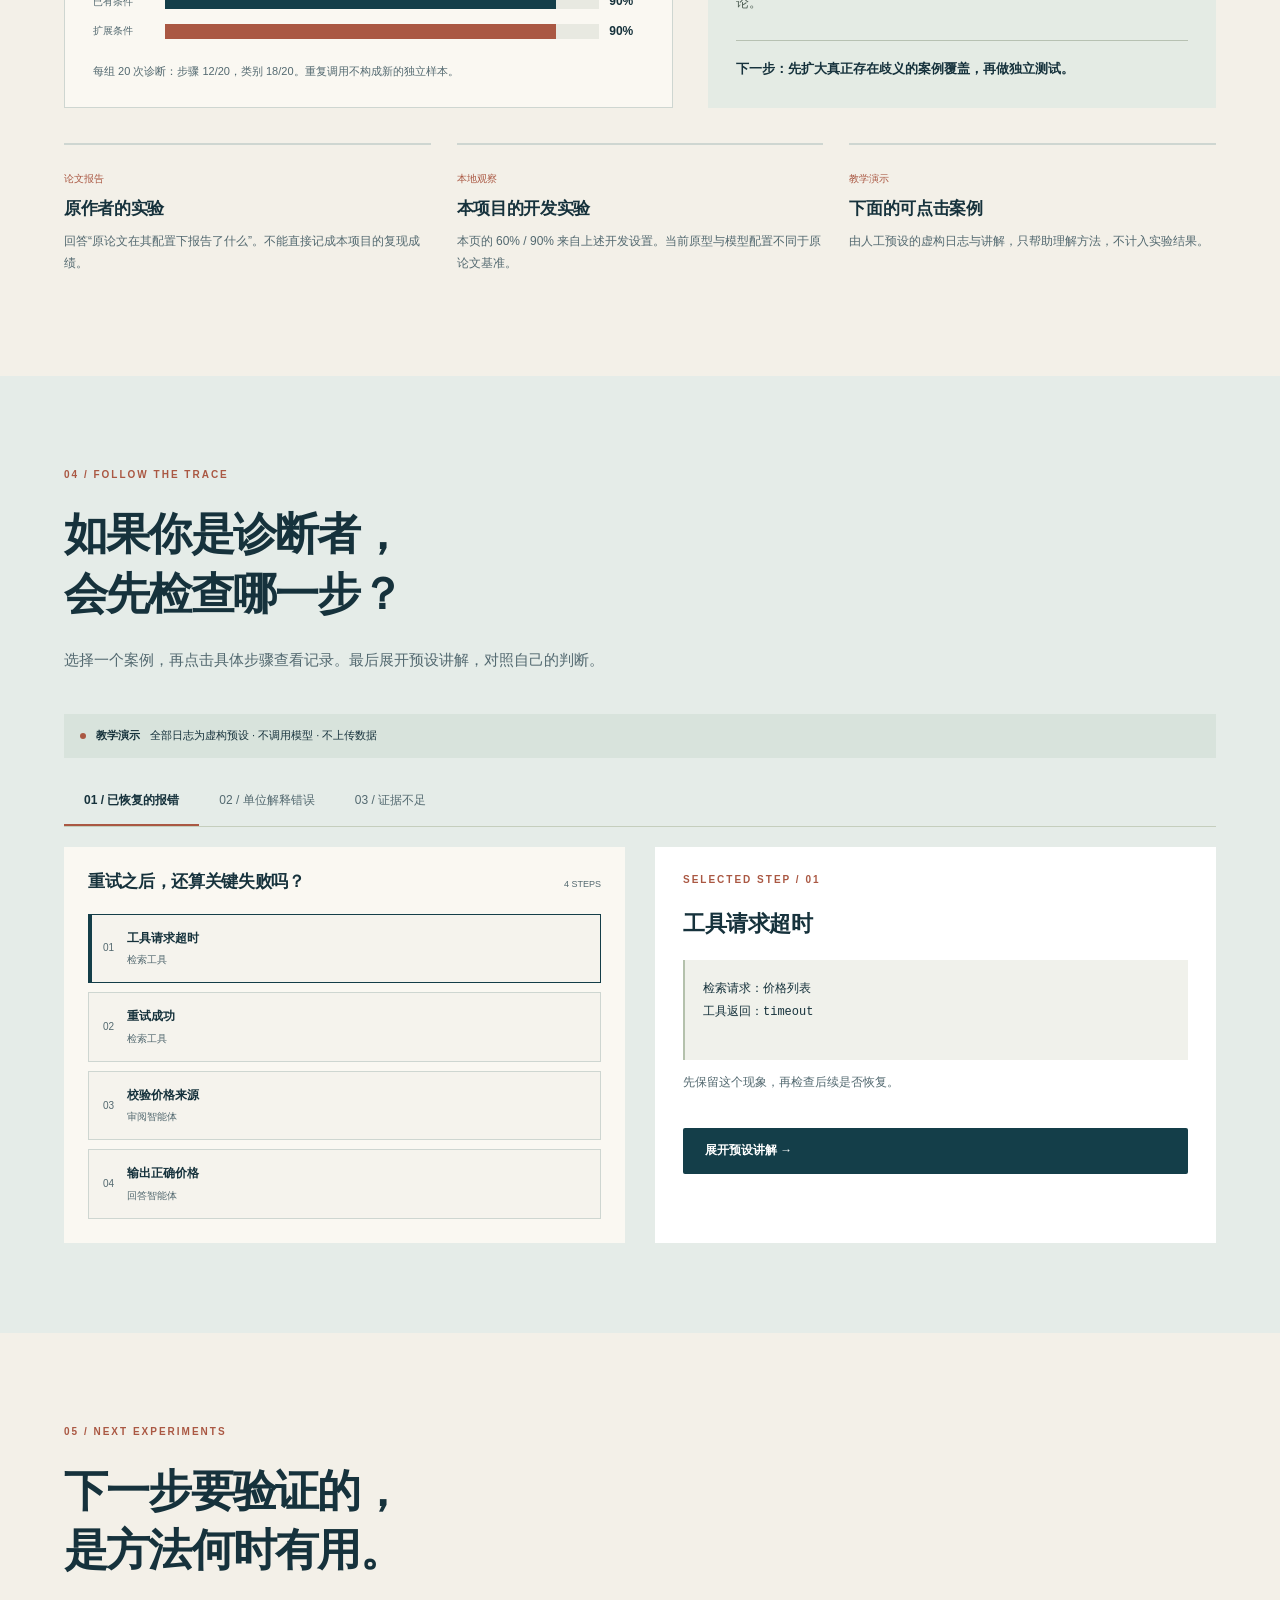
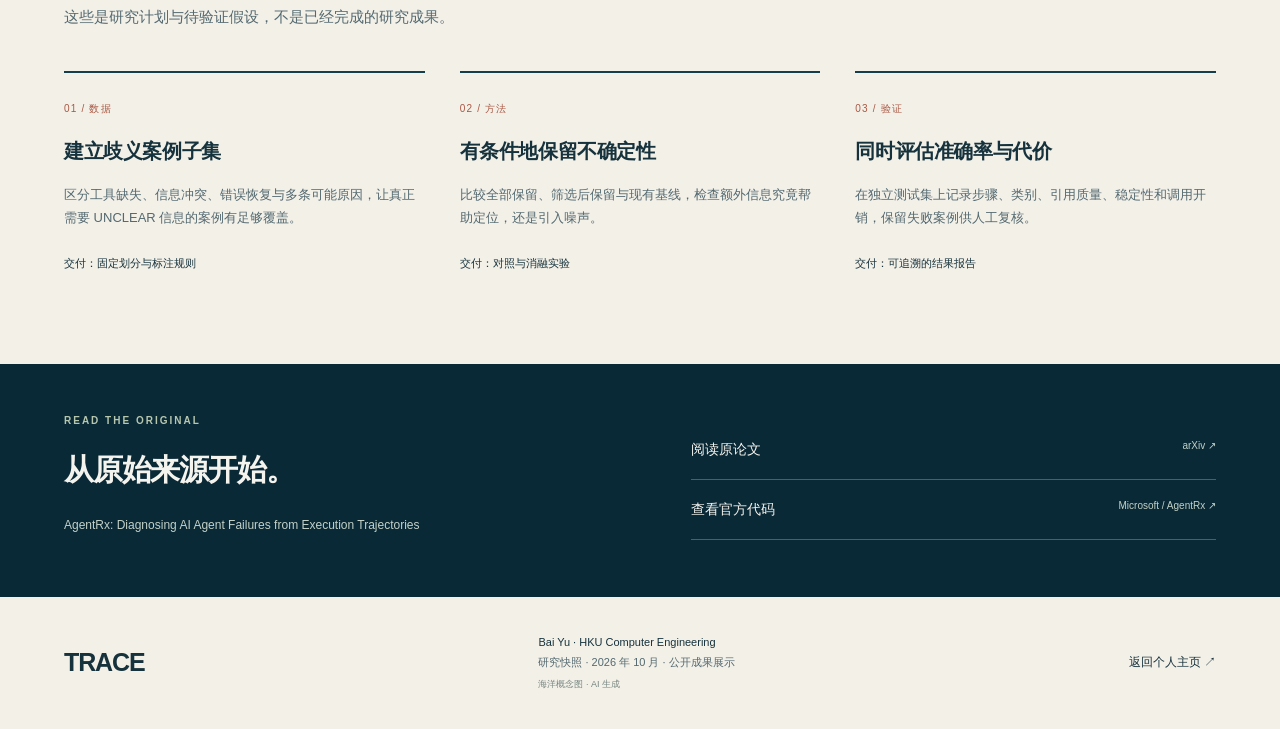
==== commit 89336adb: "Add immersive ocean scroll story to FYP showcase" ====
--- a/fyp-agentrx-diagnosis-studio/index.html
+++ b/fyp-agentrx-diagnosis-studio/index.html
@@ -3,14 +3,25 @@
 <head>
   <meta charset="utf-8"><meta name="viewport" content="width=device-width, initial-scale=1">
   <meta name="description" content="Bai Yu 的多智能体故障诊断 FYP：AgentRx 方法、开发实验与可交互的证据分析案例。">
-  <meta name="theme-color" content="#173b33"><title>TRACE · 多智能体故障诊断 | Bai Yu FYP</title>
-  <link rel="stylesheet" href="./style.css"><script src="./app.js" defer></script>
+  <meta name="theme-color" content="#061c2b"><title>TRACE · 多智能体故障诊断 | Bai Yu FYP</title>
+  <link rel="stylesheet" href="./style.css"><link rel="stylesheet" href="./ocean.css"><script src="./app.js" defer></script><script src="./dive.js" defer></script>
 </head>
 <body>
-<a class="skip" href="#main">跳到正文</a>
+<a class="skip" href="#question">跳到正文</a>
 <header class="header"><a class="brand" href="#">TRACE<span> / FYP RESEARCH</span></a><nav aria-label="主要导航"><a href="#question">研究问题</a><a href="#method">方法</a><a href="#results">实验</a><a href="#demo">互动案例</a><a href="#next">下一步</a></nav><span class="edition">公开展示版</span></header>
 <main id="main">
-<section class="hero" aria-labelledby="hero-title"><div class="hero-copy"><p class="eyebrow light">HKU COMPUTER ENGINEERING · BAI YU</p><h1 id="hero-title">系统失败了。<br>到底从哪一步<br><em>开始偏离？</em></h1><p class="hero-intro">面向多智能体协作的故障诊断研究。沿着执行轨迹寻找证据，区分已恢复的错误、后续症状与关键失败。</p><div class="hero-actions"><a class="button cream" href="#demo">体验故障案例 <span aria-hidden="true">↗</span></a><a class="text-link" href="#results">查看当前研究结果 →</a></div><p class="hero-note">基于 AgentRx 的研究与原型探索 · 项目进行中</p></div><div class="hero-art"><div class="trace-paper"><div class="paper-top"><span>EXECUTION TRACE / 001</span><span class="dot"></span></div><h2>最早的报错，<br>一定是根因吗？</h2><ol class="mini-trace"><li><span>01</span><div><strong>工具请求超时</strong><small>随后重试成功 · 已恢复</small></div><b class="tag recovered">恢复</b></li><li><span>02</span><div><strong>重新取得金额数据</strong><small>129900 分 → 应为 1299 元</small></div></li><li class="fault"><span>03</span><div><strong>把“分”理解成“元”</strong><small>未纠正的信息开始向后传播</small></div><b class="tag fault-tag">关键</b></li><li><span>04</span><div><strong>输出错误金额</strong><small>最终症状，不是错误的起点</small></div></li></ol><p class="caption">原创虚构示意 · 不是模型实测结果</p></div><div class="art-foot"><span>TRACE THE EVIDENCE</span><span>01 — 04</span></div></div></section>
+<section id="dive" class="dive" aria-labelledby="hero-title">
+  <h1 id="hero-title" class="sr-only">TRACE：从失败的表象，下潜到关键证据。多智能体故障诊断研究。</h1>
+  <div class="dive-stage">
+    <div class="dive-world" aria-hidden="true"><img class="dive-photo" src="./assets/ocean-depth-v2.png" width="1024" height="1536" alt="" fetchpriority="high" decoding="async"><div class="dive-shade"></div><div class="dive-deep"></div><div class="dive-light"></div><div class="dive-specks"><i></i><i></i><i></i><i></i><i></i><i></i></div></div>
+    <div class="dive-story story-surface" aria-hidden="true"><p class="scene-kicker">TRACE / A JOURNEY INTO AGENT FAILURES</p><div class="ocean-title"><span>BELOW</span><em>the surface.</em></div><p class="scene-subtitle">答案出错之前，发生了什么？</p><p class="scene-description">向下追溯多智能体协作，寻找失败开始的那一步。</p></div>
+    <div class="dive-story story-evidence" aria-hidden="true"><div><p class="scene-kicker">01 — GO BEYOND THE SYMPTOM</p><h2>表面是症状。<br><em>往下，才是证据。</em></h2><p>有的错误已经恢复，<br>有的偏差却一直传递到了最后。</p></div><div class="ocean-trace"><span class="trace-caption">虚构轨迹示意</span><div><small>STEP 01</small><strong>工具请求超时</strong><span>后续已恢复</span></div><div class="trace-critical"><small>STEP 03</small><strong>错误解释金额单位</strong><span>未恢复的偏差</span></div><div><small>STEP 05</small><strong>最终答案出错</strong><span>后续症状</span></div></div></div>
+    <div class="dive-story story-origin" aria-hidden="true"><p class="scene-kicker">02 — FOLLOW THE EVIDENCE</p><h2>找到<br><em>关键的那一步。</em></h2><p>让每一个诊断，都能回到它的证据。</p><span class="origin-line"></span></div>
+    <div class="depth-rail" aria-hidden="true"><span>SURFACE</span><div class="depth-track"><i></i></div><span>EVIDENCE</span><b id="depth-progress">00</b></div>
+    <div class="dive-bottom"><p>BAI YU <span>—</span> HKU COMPUTER ENGINEERING<br><small>AgentRx FYP · 公开研究展示</small></p><div class="dive-cue" aria-hidden="true"><span>SCROLL TO DISCOVER</span><i>↓</i></div><a class="skip-dive" href="#question">直接阅读研究 <span>↘</span></a></div>
+  </div>
+</section>
+
 
 <section id="question" class="section"><div class="section-head"><p class="eyebrow">01 / THE QUESTION</p><h2>不只判断失败，<br>还要解释失败是如何发生的。</h2><p>多个智能体传递信息、调用工具、互相审阅。当最终答案出错时，最后一条报错通常只告诉我们“出了问题”，并不自动告诉我们“问题从哪里开始”。</p></div><div class="question-grid"><article><span class="card-no">A</span><h3>定位关键步骤</h3><p>找到最早未恢复、且与最终失败相关的关键错误，而不是简单选择第一条或最后一条异常。</p></article><article><span class="card-no">B</span><h3>把判断连回证据</h3><p>让诊断给出具体步骤和原文引用，方便人检查：这个结论究竟从哪条日志得出？</p></article><article><span class="card-no">C</span><h3>保留不知道的部分</h3><p>日志不完整或标准有歧义时，应当表达不确定性，避免把“没有记录”误当作“确定没发生”。</p></article></div></section>
 
@@ -23,5 +34,5 @@
 <section id="next" class="section"><div class="section-head"><p class="eyebrow">05 / NEXT EXPERIMENTS</p><h2>下一步要验证的，<br>是方法何时有用。</h2><p>这些是研究计划与待验证假设，不是已经完成的研究成果。</p></div><div class="roadmap"><article><span>01 / 数据</span><h3>建立歧义案例子集</h3><p>区分工具缺失、信息冲突、错误恢复与多条可能原因，让真正需要 UNCLEAR 信息的案例有足够覆盖。</p><b>交付：固定划分与标注规则</b></article><article><span>02 / 方法</span><h3>有条件地保留不确定性</h3><p>比较全部保留、筛选后保留与现有基线，检查额外信息究竟帮助定位，还是引入噪声。</p><b>交付：对照与消融实验</b></article><article><span>03 / 验证</span><h3>同时评估准确率与代价</h3><p>在独立测试集上记录步骤、类别、引用质量、稳定性和调用开销，保留失败案例供人工复核。</p><b>交付：可追溯的结果报告</b></article></div></section>
 
 <section class="sources"><div><p class="eyebrow">READ THE ORIGINAL</p><h2>从原始来源开始。</h2><p>AgentRx: Diagnosing AI Agent Failures from Execution Trajectories</p></div><div class="source-links"><a href="https://arxiv.org/abs/2602.02475v2" target="_blank" rel="noopener noreferrer">阅读原论文 <span>arXiv ↗</span></a><a href="https://github.com/microsoft/AgentRx" target="_blank" rel="noopener noreferrer">查看官方代码 <span>Microsoft / AgentRx ↗</span></a></div></section>
-</main><footer><a class="brand" href="#">TRACE</a><p>Bai Yu · HKU Computer Engineering<br><span>研究快照 · 2026 年 10 月 · 公开成果展示</span></p><a href="https://baiyu-ce.github.io/">返回个人主页 ↗</a></footer>
+</main><footer><a class="brand" href="#">TRACE</a><p>Bai Yu · HKU Computer Engineering<br><span>研究快照 · 2026 年 10 月 · 公开成果展示</span><br><a class="art-credit" href="./ASSET_CREDITS.md">海洋概念图 · AI 生成</a></p><a href="https://baiyu-ce.github.io/">返回个人主页 ↗</a></footer>
 </body></html>
--- a/fyp-agentrx-diagnosis-studio/ocean.css
+++ b/fyp-agentrx-diagnosis-studio/ocean.css
@@ -0,0 +1,12 @@
+:root{--ink:#16323c;--green:#143e49;--sage:#bbcfc9;--red:#aa5843;--paper:#f3f0e8;--line:#ced6d1;--muted:#536970}
+html{scroll-padding-top:100px}.sr-only{position:absolute;width:1px;height:1px;padding:0;margin:-1px;overflow:hidden;clip:rect(0,0,0,0);white-space:nowrap;border:0}.header{position:fixed;left:0;right:0;top:0;background:transparent;color:#f7f5ed;border-bottom-color:#ffffff25;transition:background .25s ease,border-color .25s ease;z-index:20}.header.scrolled{background:#061c2bf5;border-bottom-color:#ffffff18}.header .edition{border-color:#ffffff45;color:#f1efe7}.header nav a:hover{color:#d5e7dc}.header .brand{font-size:22px;letter-spacing:.04em}.header .brand span{font-size:9px;font-weight:400;letter-spacing:.17em}.skip{z-index:30;color:var(--ink)}
+.dive{--dive-p:0;--surface-opacity:1;--evidence-opacity:0;--origin-opacity:0;position:relative;background:#041b2b;color:#f8f6ed;height:100svh;min-height:600px}.has-dive-motion .dive{height:270svh;min-height:0}.dive-stage{height:100svh;min-height:600px;position:relative;overflow:hidden;isolation:isolate}.has-dive-motion .dive-stage{position:sticky;top:0}.dive-world{position:absolute;inset:0;z-index:-1;overflow:hidden;pointer-events:none;background:linear-gradient(#758e9d,#124653 45%,#031826)}.dive-photo{position:absolute;top:0;left:0;width:100%;height:200%;object-fit:cover;object-position:50% 0;transform:translate3d(0,calc(var(--dive-p) * -50%),0);will-change:transform}.dive-shade{position:absolute;inset:0;background:linear-gradient(180deg,#06142177 0%,#031b265c 32%,#082e3a44 53%,#02151fb8 100%)}.dive-deep{position:absolute;inset:0;background:linear-gradient(180deg,#02152215,#031725a6 80%,#041b2b);opacity:var(--dive-p)}.dive-light{position:absolute;left:20%;top:-30%;width:40%;height:110%;background:linear-gradient(110deg,transparent 10%,#b7f0ec0c 42%,transparent 70%);transform:translate3d(calc(var(--dive-p) * -40px),calc(var(--dive-p) * -130px),0) rotate(-12deg);opacity:var(--evidence-opacity);pointer-events:none}.dive-specks{position:absolute;inset:0;opacity:var(--dive-p);transform:translateY(calc(var(--dive-p) * -140px));pointer-events:none}.dive-specks i{position:absolute;width:3px;height:3px;background:#ecfbf5;border-radius:50%;opacity:.35}.dive-specks i:nth-child(1){left:12%;top:65%}.dive-specks i:nth-child(2){left:27%;top:45%;width:2px;height:2px}.dive-specks i:nth-child(3){left:80%;top:79%}.dive-specks i:nth-child(4){left:91%;top:39%;width:2px;height:2px}.dive-specks i:nth-child(5){left:65%;top:60%;width:2px;height:2px}.dive-specks i:nth-child(6){left:52%;top:90%}
+.dive-story{position:absolute;left:7%;right:7%;top:47%;transform:translateY(-50%);pointer-events:none;text-align:center;will-change:transform,opacity}.scene-kicker{font-size:10px;letter-spacing:.25em;font-weight:500;color:#e3efe8;margin-bottom:24px}.ocean-title{line-height:.86;letter-spacing:-.055em;font-family:Georgia,"Times New Roman",serif;font-weight:400;text-shadow:0 2px 28px #081d2622}.ocean-title>span{font-size:clamp(82px,12vw,175px);display:block;letter-spacing:-.06em}.ocean-title>em{font-size:clamp(73px,10.2vw,150px);font-weight:400;display:block;margin-top:10px;letter-spacing:-.055em}.scene-subtitle{font-size:clamp(17px,2vw,25px);letter-spacing:.14em;margin:35px 0 8px;font-weight:500}.scene-description{font-size:12px;letter-spacing:.09em;color:#e4eae6;margin-bottom:0}.story-surface{opacity:var(--surface-opacity);transform:translate3d(0,calc(-50% - var(--dive-p) * 80px),0)}.story-evidence{opacity:var(--evidence-opacity);text-align:left;display:grid;grid-template-columns:1.2fr 1fr;gap:8vw;align-items:center;top:49%;transform:translate3d(0,calc(-50% + (0.42 - var(--dive-p)) * 80px),0)}.dive-story h2{font-size:clamp(34px,4.7vw,70px);font-weight:400;line-height:1.35;letter-spacing:-.025em;margin-bottom:23px}.dive-story h2 em{font-style:normal;color:#c1dfd6}.story-evidence p:last-child,.story-origin>p:not(.scene-kicker){font-size:15px;color:#d1e3df;line-height:2;letter-spacing:.05em}.ocean-trace{border-left:1px solid #d8e8df66;padding-left:30px;max-width:350px}.trace-caption{font-size:9px;color:#c0d1cb;letter-spacing:.1em}.ocean-trace>div{padding:19px 0;border-bottom:1px solid #ffffff30;position:relative}.ocean-trace small{font-size:8px;letter-spacing:.14em;display:block;color:#b1c4c1}.ocean-trace strong{font-size:15px;display:block;font-weight:500;margin:3px 0}.ocean-trace>div>span{font-size:10px;color:#bed2cc}.ocean-trace .trace-critical:before{content:'';position:absolute;width:6px;height:6px;border-radius:50%;left:-34px;top:37px;background:#e9c39d;box-shadow:0 0 0 5px #f1d9b719}.ocean-trace .trace-critical strong{color:#ffe2be}.story-origin{opacity:var(--origin-opacity);transform:translate3d(0,calc(-50% + (1 - var(--dive-p)) * 90px),0);top:48%}.story-origin h2{font-size:clamp(43px,6vw,90px);font-weight:400;line-height:1.25}.origin-line{display:block;width:1px;height:70px;background:linear-gradient(#cce0d7,transparent);margin:30px auto 0}
+.depth-rail{position:absolute;right:28px;top:45%;transform:translateY(-50%);display:flex;flex-direction:column;align-items:center;gap:14px;pointer-events:none}.depth-rail>span{font-size:7px;letter-spacing:.17em;writing-mode:vertical-rl;color:#cadcd4}.depth-track{height:110px;width:1px;background:#fff5;position:relative}.depth-track i{position:absolute;width:5px;height:5px;left:-2px;top:calc(var(--dive-p) * 100%);border-radius:50%;background:#f6ebda}.depth-rail b{font-size:9px;font-weight:400;letter-spacing:.1em;font-variant-numeric:tabular-nums}.dive-bottom{position:absolute;left:5vw;right:5vw;bottom:32px;display:flex;align-items:flex-end;justify-content:space-between;gap:24px;color:#e7eee7}.dive-bottom>p{font-size:9px;letter-spacing:.14em;line-height:2;margin:0;max-width:280px}.dive-bottom>p>span{padding:0 8px;opacity:.6}.dive-bottom small{font-size:9px;letter-spacing:.08em;color:#becfc7}.dive-cue{display:flex;flex-direction:column;align-items:center;gap:10px;position:absolute;left:50%;bottom:0;transform:translateX(-50%);opacity:var(--surface-opacity);pointer-events:none}.dive-cue>span{font-size:8px;letter-spacing:.2em}.dive-cue i{font-size:20px;font-style:normal;font-weight:200}.skip-dive{font-size:11px;display:flex;gap:35px;align-items:center;border-bottom:1px solid #ffffff70;padding:8px 0}.skip-dive>span{font-size:18px}.skip-dive:hover{color:white;border-bottom-color:white}
+#question{max-width:none;background:#041b2b;color:#f3f2e9;padding-top:100px;padding-bottom:90px}#question .section-head,#question .question-grid{max-width:1152px;margin-left:auto;margin-right:auto}#question .section-head>p:last-child{color:#b3c6c6}#question .eyebrow{color:#a7cbbf}#question .question-grid{border-color:#d4e7df25}#question .question-grid article+article{border-color:#d4e7df25}#question .question-grid p{color:#b3c6c6}#question .card-no{color:#bbd5ca}.method-section{background:#eeeee6}.demo-section{background:#e5ece8}.demo-notice{background:#d8e3dc}.finding{background:#e4ebe4}.sources{background:#0a2937}.source-links>a{border-color:#45626a}.method-detail,.chart-card,.trace-list{background:#faf8f2}footer{background:#f3f0e8}.art-credit{font-size:9px!important;color:#778580}
+@media(min-width:1600px){.story-evidence{left:calc((100vw - 1250px)/2);right:calc((100vw - 1250px)/2)}}
+@media(max-width:1000px){.dive-story{left:7%;right:9%}.depth-rail{right:14px}.scene-description{font-size:11px}.dive-bottom>p{font-size:8px}.dive-cue{display:none}.ocean-trace{padding-left:20px}.ocean-trace .trace-critical:before{left:-24px}.story-evidence{gap:5vw}.dive-story h2{font-size:38px}.story-origin h2{font-size:57px}.header nav a{font-size:12px}}
+@media(max-width:720px){.header{padding:13px 22px 11px;min-height:91px;background:#061c2b17}.header nav a{font-size:11px}.header .brand{font-size:20px}.header .edition{font-size:9px}.dive,.dive-stage{min-height:650px}.has-dive-motion .dive{height:230svh;min-height:0}.dive-stage{height:100svh}.dive-photo{height:200%;object-position:50% 0}.dive-story{left:23px;right:23px;top:43%}.scene-kicker{font-size:7px;letter-spacing:.17em;margin-bottom:22px}.ocean-title>span{font-size:clamp(70px,20vw,130px)}.ocean-title>em{font-size:clamp(63px,17vw,115px);margin-top:7px;letter-spacing:-.07em}.scene-subtitle{font-size:16px;letter-spacing:.06em;margin-top:30px}.scene-description{font-size:10px;letter-spacing:.015em;max-width:270px;margin-left:auto;margin-right:auto;line-height:1.9}.depth-rail{right:12px;top:75%;gap:7px}.depth-rail>span{display:none}.depth-track{height:57px}.depth-rail b{font-size:8px}.dive-bottom{left:23px;right:23px;bottom:29px;align-items:flex-end;gap:10px}.dive-bottom>p{font-size:7px;letter-spacing:.035em;max-width:175px}.dive-bottom>p>span{padding:0 3px}.dive-bottom small{font-size:8px}.skip-dive{font-size:10px;gap:12px}.story-evidence{display:block;top:43%;text-align:center}.story-evidence h2{font-size:29px;margin-bottom:14px}.story-evidence p:last-child{font-size:11px;line-height:1.8}.ocean-trace{margin:25px auto 0;padding-left:15px;max-width:255px;text-align:left}.trace-caption{font-size:8px}.ocean-trace>div{padding:9px 0;display:grid;grid-template-columns:52px 1fr;align-items:center;gap:0 6px}.ocean-trace small{font-size:7px}.ocean-trace strong{font-size:11px}.ocean-trace>div>span{font-size:8px;grid-column:2}.ocean-trace .trace-critical:before{left:-18px;top:20px;width:5px;height:5px}.story-origin{top:45%}.story-origin h2{font-size:37px}.story-origin>p:not(.scene-kicker){font-size:11px}.origin-line{height:55px}.dive-shade{background:linear-gradient(#0519235c,#07212b70 25%,#04253255 60%,#001321be)}#question{padding-top:65px;padding-bottom:60px}}
+@media(max-height:600px){.dive,.dive-stage{min-height:0}.dive-stage{height:100svh}.header{height:60px;min-height:0;padding-top:8px;padding-bottom:8px}.header nav{font-size:10px}.scene-kicker{font-size:7px;margin-bottom:10px}.ocean-title>span{font-size:15vh}.ocean-title>em{font-size:14vh}.scene-subtitle{font-size:14px;margin-top:15px}.scene-description{font-size:10px}.dive-story{top:46%}.dive-bottom{bottom:15px}.dive-bottom>p{font-size:7px}.dive-bottom small{font-size:7px}.dive-story h2{font-size:32px;margin-bottom:10px}.story-evidence{display:grid;grid-template-columns:1.15fr 1fr;text-align:left;gap:25px;top:48%}.story-evidence p:last-child{font-size:10px}.ocean-trace{margin:0;padding-left:15px}.ocean-trace>div{padding:8px 0}.ocean-trace strong{font-size:11px}.ocean-trace .trace-critical:before{left:-19px;top:27px}.story-origin h2{font-size:40px}.story-origin>p:not(.scene-kicker){font-size:11px}.origin-line{height:25px;margin-top:15px}.depth-rail{display:none}.dive-cue{display:none}}
+@media(prefers-reduced-motion:reduce){html{scroll-behavior:auto}.header{transition:none}.has-dive-motion .dive,.dive{height:100svh}.has-dive-motion .dive-stage{position:relative}.dive-photo,.dive-story{will-change:auto}.dive-photo{transform:none}.story-evidence,.story-origin,.depth-rail,.dive-specks,.dive-light{display:none}.story-surface{opacity:1;transform:translateY(-50%)}.dive-deep{opacity:0}}
+html:not(.has-dive-motion) .header{background:#061c2bf5}
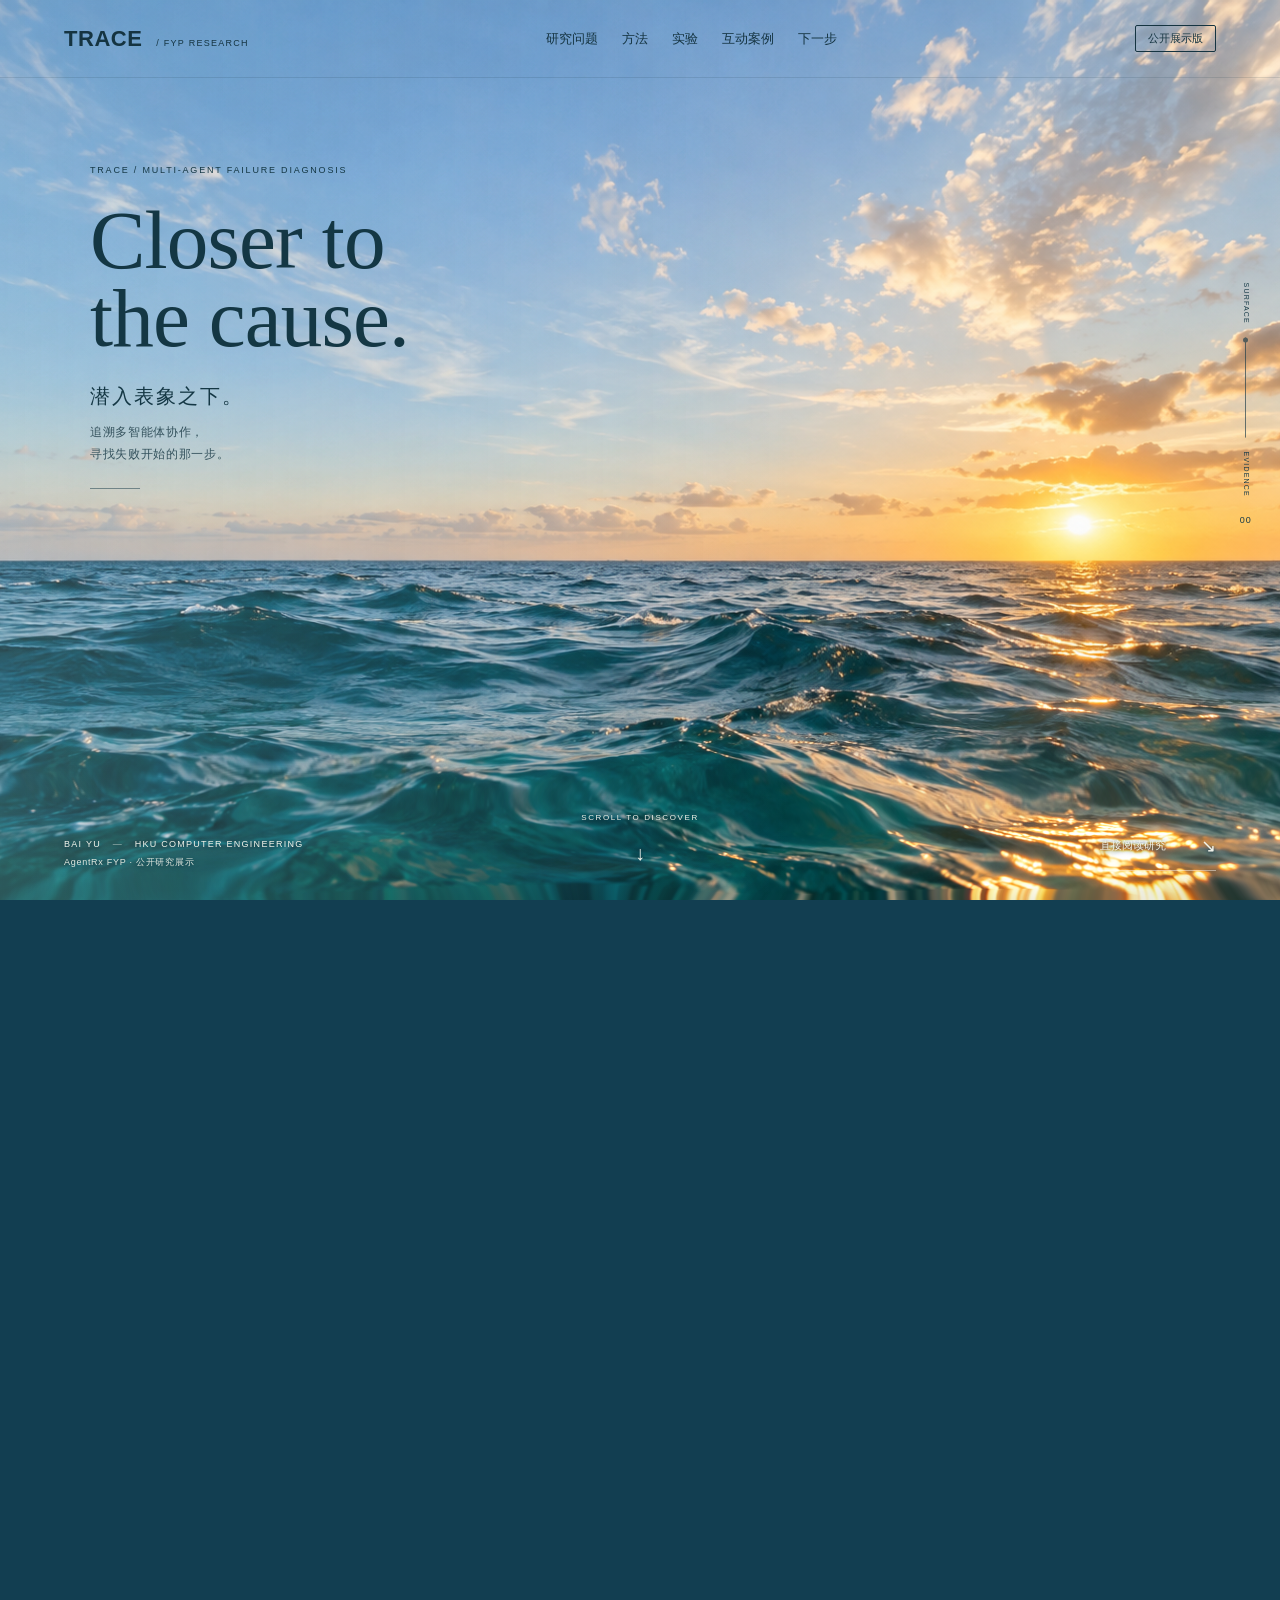
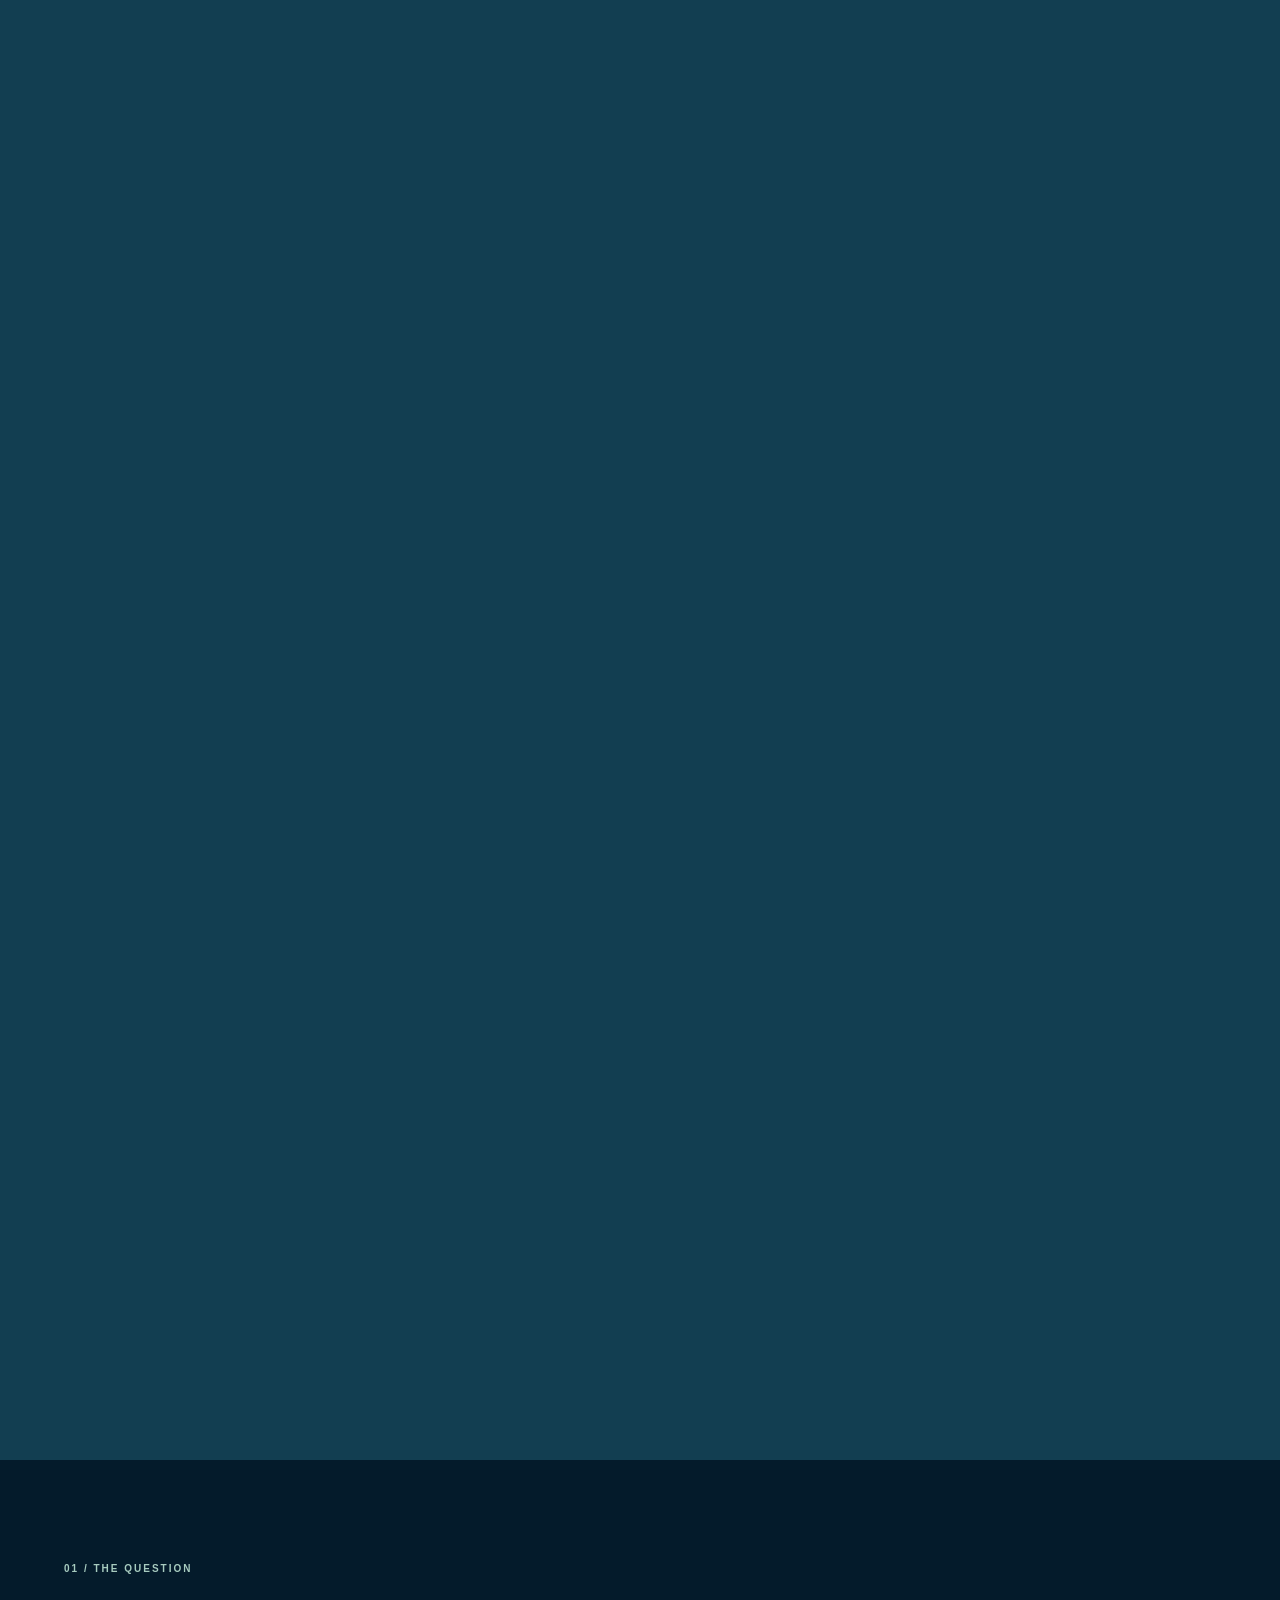
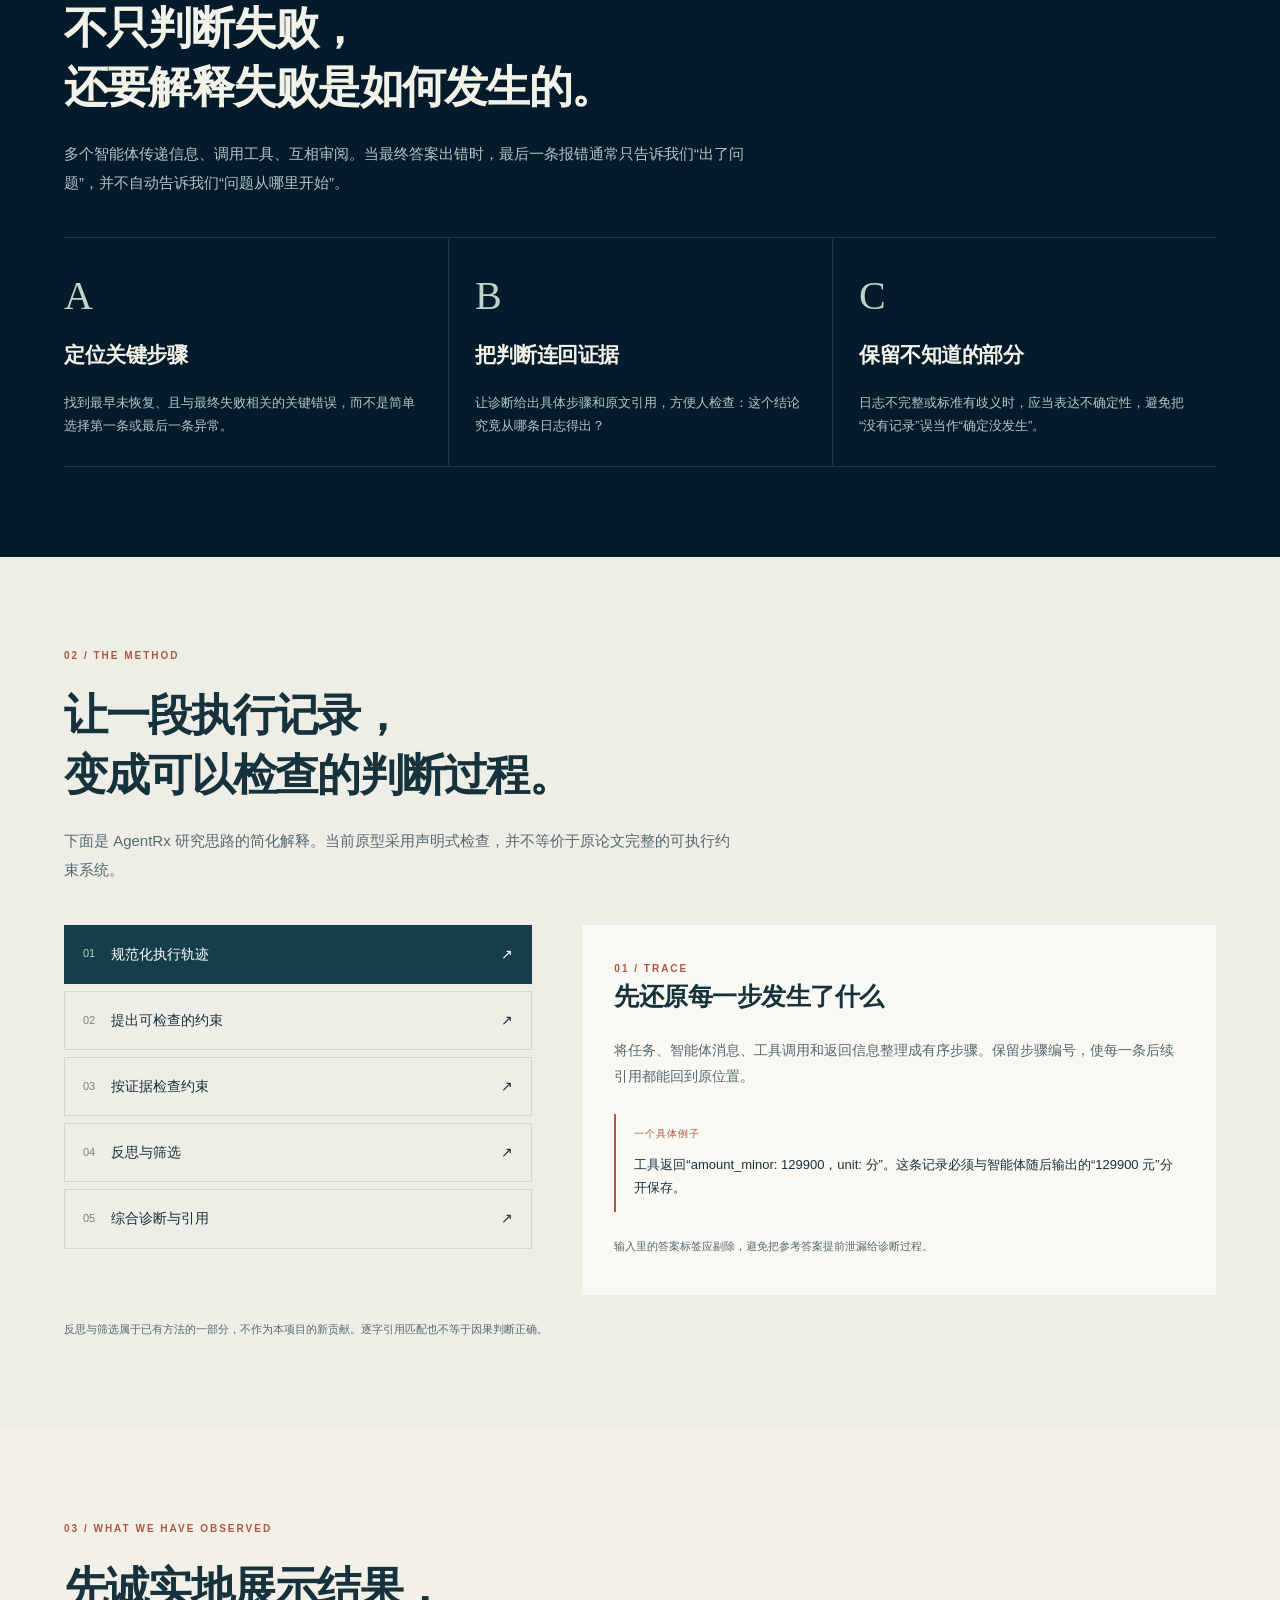
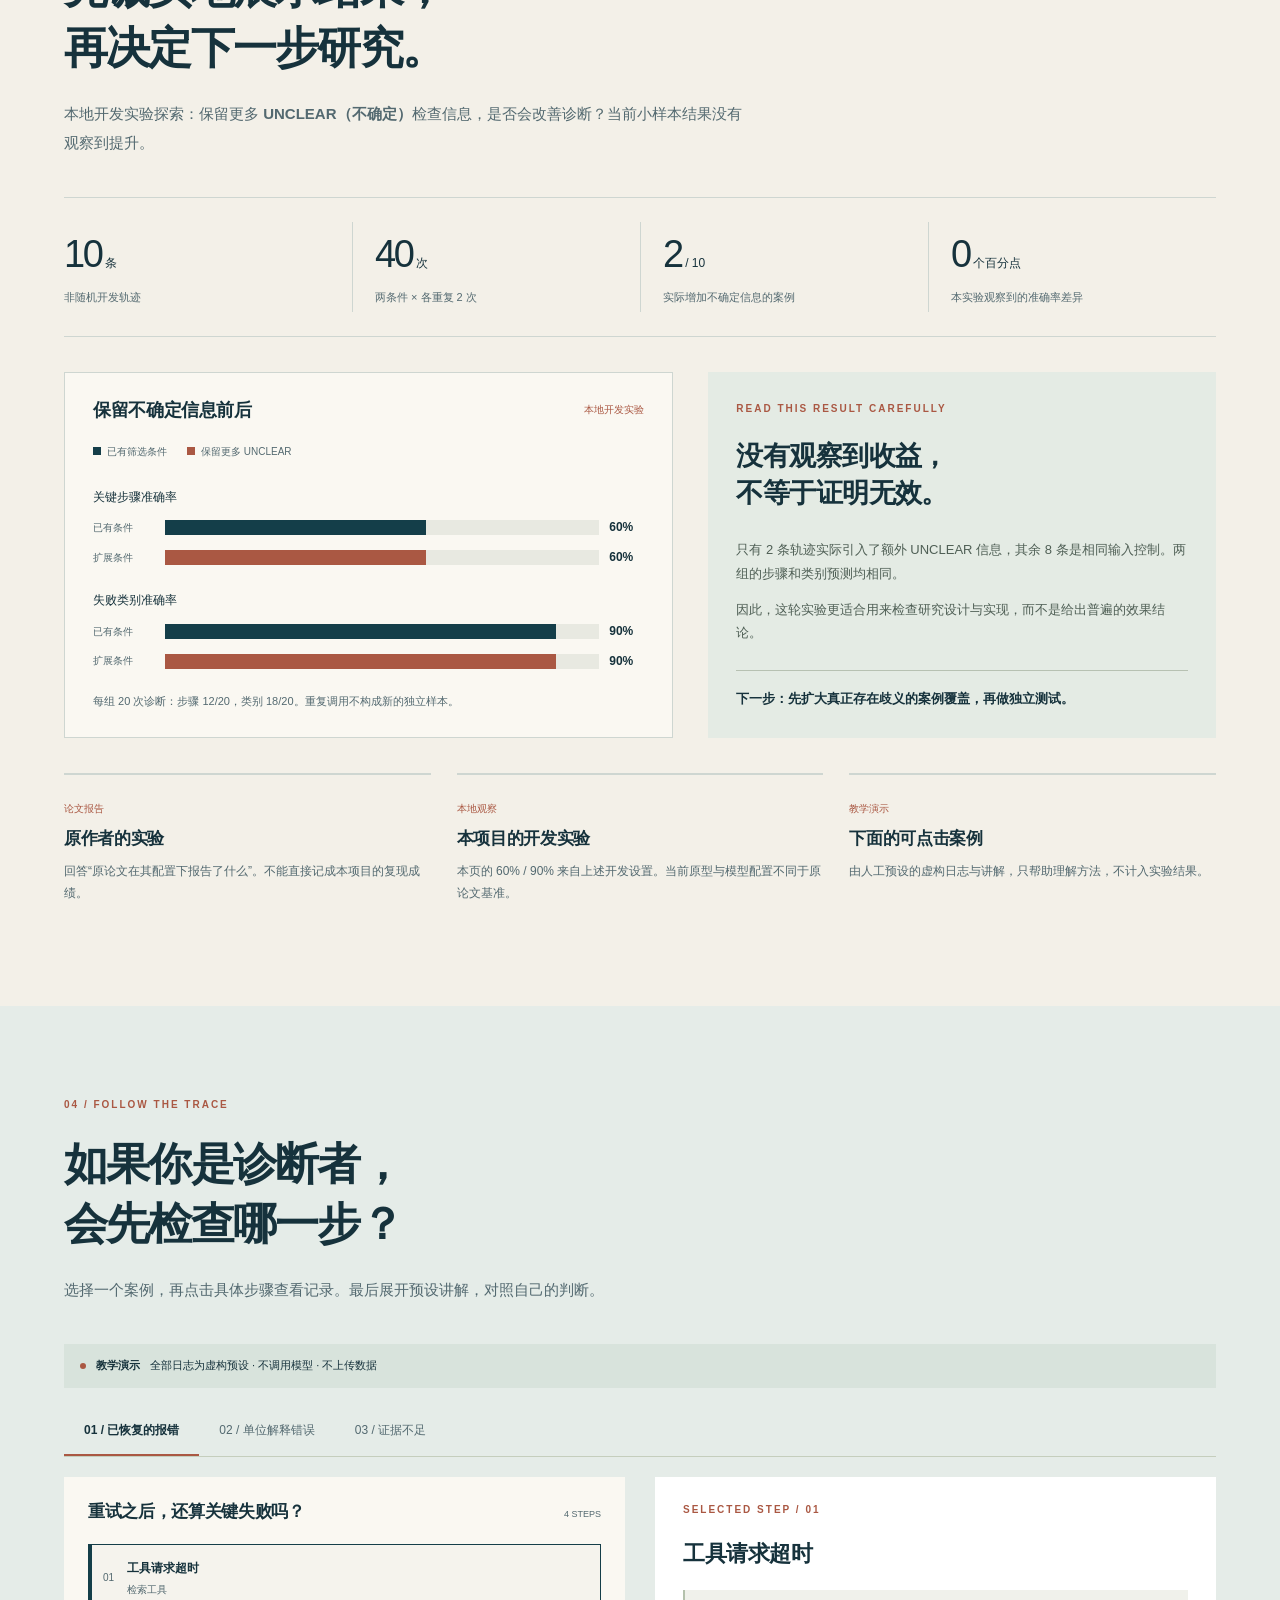
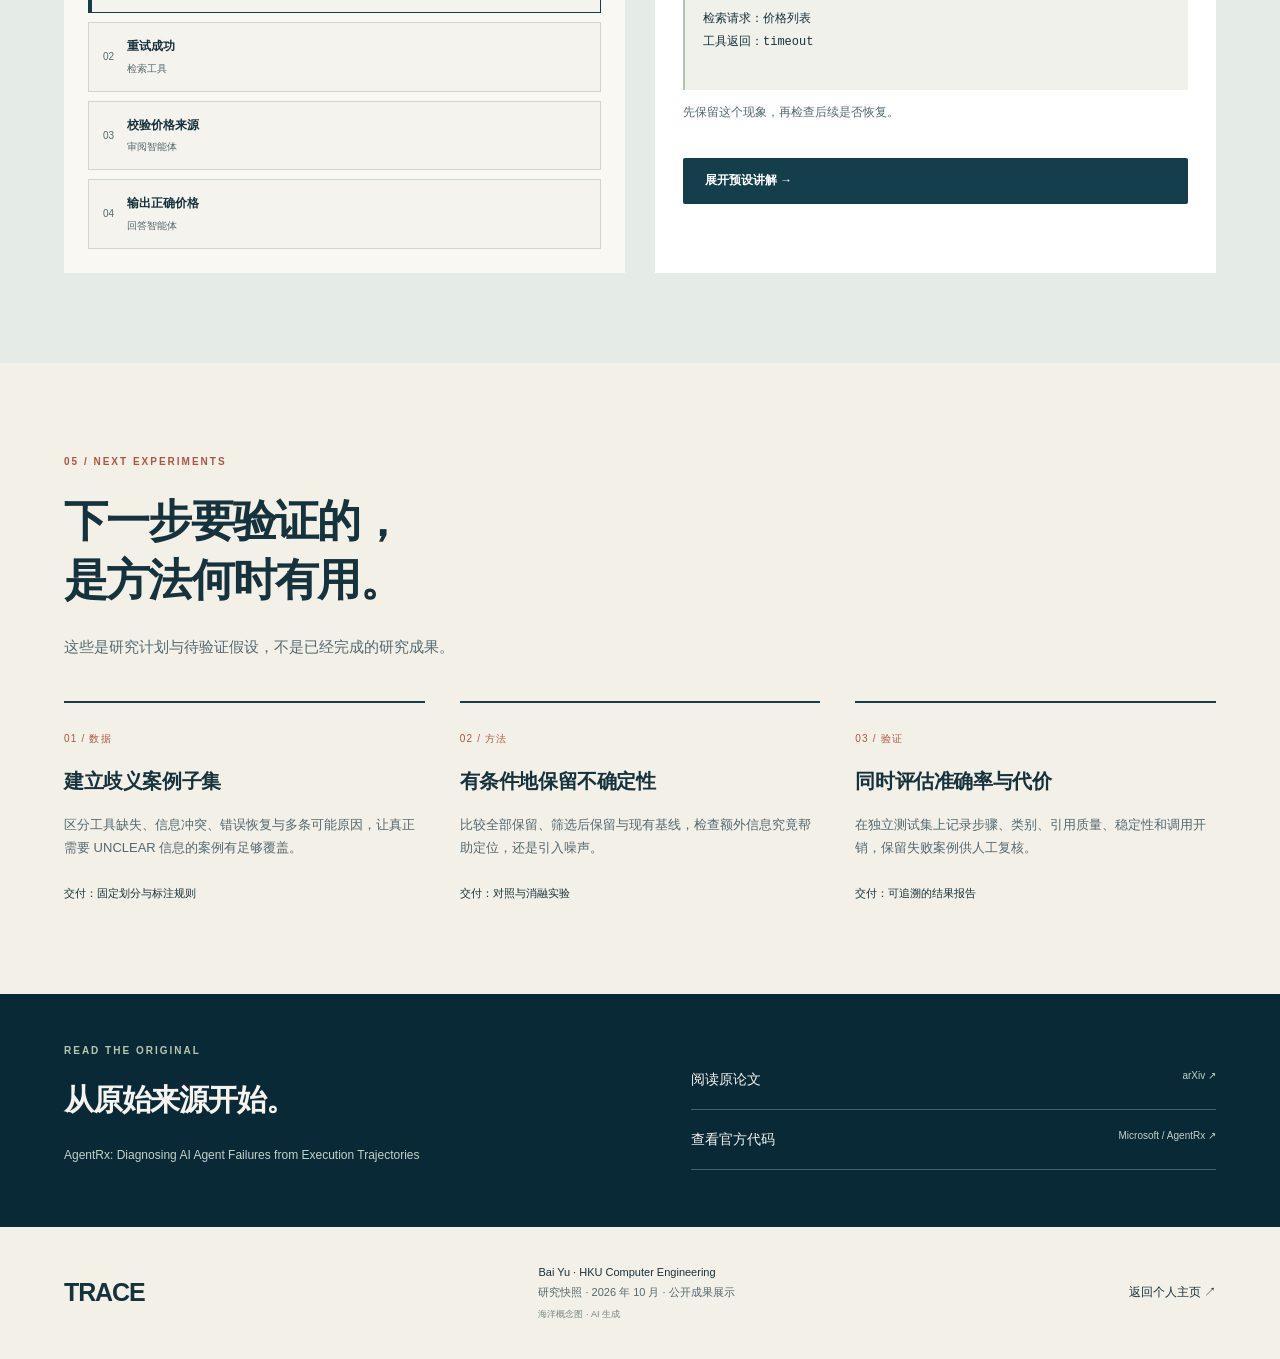
==== commit edc1b98b: "Animate ocean waves and waterline dive from supplied visual reference" ====
--- a/fyp-agentrx-diagnosis-studio/index.html
+++ b/fyp-agentrx-diagnosis-studio/index.html
@@ -4,7 +4,7 @@
   <meta charset="utf-8"><meta name="viewport" content="width=device-width, initial-scale=1">
   <meta name="description" content="Bai Yu 的多智能体故障诊断 FYP：AgentRx 方法、开发实验与可交互的证据分析案例。">
   <meta name="theme-color" content="#061c2b"><title>TRACE · 多智能体故障诊断 | Bai Yu FYP</title>
-  <link rel="stylesheet" href="./style.css"><link rel="stylesheet" href="./ocean.css"><script src="./app.js" defer></script><script src="./dive.js" defer></script>
+  <link rel="stylesheet" href="./style.css"><link rel="stylesheet" href="./ocean.css"><script src="./app.js" defer></script><script src="./dive.js" defer></script><script src="./water.js" defer></script>
 </head>
 <body>
 <a class="skip" href="#question">跳到正文</a>
@@ -13,8 +13,9 @@
 <section id="dive" class="dive" aria-labelledby="hero-title">
   <h1 id="hero-title" class="sr-only">TRACE：从失败的表象，下潜到关键证据。多智能体故障诊断研究。</h1>
   <div class="dive-stage">
-    <div class="dive-world" aria-hidden="true"><img class="dive-photo" src="./assets/ocean-depth-v2.png" width="1024" height="1536" alt="" fetchpriority="high" decoding="async"><div class="dive-shade"></div><div class="dive-deep"></div><div class="dive-light"></div><div class="dive-specks"><i></i><i></i><i></i><i></i><i></i><i></i></div></div>
-    <div class="dive-story story-surface" aria-hidden="true"><p class="scene-kicker">TRACE / A JOURNEY INTO AGENT FAILURES</p><div class="ocean-title"><span>BELOW</span><em>the surface.</em></div><p class="scene-subtitle">答案出错之前，发生了什么？</p><p class="scene-description">向下追溯多智能体协作，寻找失败开始的那一步。</p></div>
+    <div class="dive-world" aria-hidden="true"><img class="dive-photo" src="./assets/surface-v3.png" width="1672" height="941" alt="" fetchpriority="high" decoding="async"><canvas class="surface-canvas"></canvas><div class="dive-shade"></div></div>
+    <div class="dive-story story-surface" aria-hidden="true"><p class="scene-kicker">TRACE / MULTI-AGENT FAILURE DIAGNOSIS</p><div class="ocean-title"><span>Closer to</span><em>the cause.</em></div><p class="scene-subtitle">潜入表象之下。</p><p class="scene-description">追溯多智能体协作，<br>寻找失败开始的那一步。</p><span class="surface-line"></span></div>
+    <div class="underwater-fallback" aria-hidden="true"></div><canvas class="water-canvas" aria-hidden="true"></canvas><div class="dive-deep" aria-hidden="true"></div>
     <div class="dive-story story-evidence" aria-hidden="true"><div><p class="scene-kicker">01 — GO BEYOND THE SYMPTOM</p><h2>表面是症状。<br><em>往下，才是证据。</em></h2><p>有的错误已经恢复，<br>有的偏差却一直传递到了最后。</p></div><div class="ocean-trace"><span class="trace-caption">虚构轨迹示意</span><div><small>STEP 01</small><strong>工具请求超时</strong><span>后续已恢复</span></div><div class="trace-critical"><small>STEP 03</small><strong>错误解释金额单位</strong><span>未恢复的偏差</span></div><div><small>STEP 05</small><strong>最终答案出错</strong><span>后续症状</span></div></div></div>
     <div class="dive-story story-origin" aria-hidden="true"><p class="scene-kicker">02 — FOLLOW THE EVIDENCE</p><h2>找到<br><em>关键的那一步。</em></h2><p>让每一个诊断，都能回到它的证据。</p><span class="origin-line"></span></div>
     <div class="depth-rail" aria-hidden="true"><span>SURFACE</span><div class="depth-track"><i></i></div><span>EVIDENCE</span><b id="depth-progress">00</b></div>
--- a/fyp-agentrx-diagnosis-studio/ocean.css
+++ b/fyp-agentrx-diagnosis-studio/ocean.css
@@ -1,12 +1,17 @@
 :root{--ink:#16323c;--green:#143e49;--sage:#bbcfc9;--red:#aa5843;--paper:#f3f0e8;--line:#ced6d1;--muted:#536970}
-html{scroll-padding-top:100px}.sr-only{position:absolute;width:1px;height:1px;padding:0;margin:-1px;overflow:hidden;clip:rect(0,0,0,0);white-space:nowrap;border:0}.header{position:fixed;left:0;right:0;top:0;background:transparent;color:#f7f5ed;border-bottom-color:#ffffff25;transition:background .25s ease,border-color .25s ease;z-index:20}.header.scrolled{background:#061c2bf5;border-bottom-color:#ffffff18}.header .edition{border-color:#ffffff45;color:#f1efe7}.header nav a:hover{color:#d5e7dc}.header .brand{font-size:22px;letter-spacing:.04em}.header .brand span{font-size:9px;font-weight:400;letter-spacing:.17em}.skip{z-index:30;color:var(--ink)}
-.dive{--dive-p:0;--surface-opacity:1;--evidence-opacity:0;--origin-opacity:0;position:relative;background:#041b2b;color:#f8f6ed;height:100svh;min-height:600px}.has-dive-motion .dive{height:270svh;min-height:0}.dive-stage{height:100svh;min-height:600px;position:relative;overflow:hidden;isolation:isolate}.has-dive-motion .dive-stage{position:sticky;top:0}.dive-world{position:absolute;inset:0;z-index:-1;overflow:hidden;pointer-events:none;background:linear-gradient(#758e9d,#124653 45%,#031826)}.dive-photo{position:absolute;top:0;left:0;width:100%;height:200%;object-fit:cover;object-position:50% 0;transform:translate3d(0,calc(var(--dive-p) * -50%),0);will-change:transform}.dive-shade{position:absolute;inset:0;background:linear-gradient(180deg,#06142177 0%,#031b265c 32%,#082e3a44 53%,#02151fb8 100%)}.dive-deep{position:absolute;inset:0;background:linear-gradient(180deg,#02152215,#031725a6 80%,#041b2b);opacity:var(--dive-p)}.dive-light{position:absolute;left:20%;top:-30%;width:40%;height:110%;background:linear-gradient(110deg,transparent 10%,#b7f0ec0c 42%,transparent 70%);transform:translate3d(calc(var(--dive-p) * -40px),calc(var(--dive-p) * -130px),0) rotate(-12deg);opacity:var(--evidence-opacity);pointer-events:none}.dive-specks{position:absolute;inset:0;opacity:var(--dive-p);transform:translateY(calc(var(--dive-p) * -140px));pointer-events:none}.dive-specks i{position:absolute;width:3px;height:3px;background:#ecfbf5;border-radius:50%;opacity:.35}.dive-specks i:nth-child(1){left:12%;top:65%}.dive-specks i:nth-child(2){left:27%;top:45%;width:2px;height:2px}.dive-specks i:nth-child(3){left:80%;top:79%}.dive-specks i:nth-child(4){left:91%;top:39%;width:2px;height:2px}.dive-specks i:nth-child(5){left:65%;top:60%;width:2px;height:2px}.dive-specks i:nth-child(6){left:52%;top:90%}
-.dive-story{position:absolute;left:7%;right:7%;top:47%;transform:translateY(-50%);pointer-events:none;text-align:center;will-change:transform,opacity}.scene-kicker{font-size:10px;letter-spacing:.25em;font-weight:500;color:#e3efe8;margin-bottom:24px}.ocean-title{line-height:.86;letter-spacing:-.055em;font-family:Georgia,"Times New Roman",serif;font-weight:400;text-shadow:0 2px 28px #081d2622}.ocean-title>span{font-size:clamp(82px,12vw,175px);display:block;letter-spacing:-.06em}.ocean-title>em{font-size:clamp(73px,10.2vw,150px);font-weight:400;display:block;margin-top:10px;letter-spacing:-.055em}.scene-subtitle{font-size:clamp(17px,2vw,25px);letter-spacing:.14em;margin:35px 0 8px;font-weight:500}.scene-description{font-size:12px;letter-spacing:.09em;color:#e4eae6;margin-bottom:0}.story-surface{opacity:var(--surface-opacity);transform:translate3d(0,calc(-50% - var(--dive-p) * 80px),0)}.story-evidence{opacity:var(--evidence-opacity);text-align:left;display:grid;grid-template-columns:1.2fr 1fr;gap:8vw;align-items:center;top:49%;transform:translate3d(0,calc(-50% + (0.42 - var(--dive-p)) * 80px),0)}.dive-story h2{font-size:clamp(34px,4.7vw,70px);font-weight:400;line-height:1.35;letter-spacing:-.025em;margin-bottom:23px}.dive-story h2 em{font-style:normal;color:#c1dfd6}.story-evidence p:last-child,.story-origin>p:not(.scene-kicker){font-size:15px;color:#d1e3df;line-height:2;letter-spacing:.05em}.ocean-trace{border-left:1px solid #d8e8df66;padding-left:30px;max-width:350px}.trace-caption{font-size:9px;color:#c0d1cb;letter-spacing:.1em}.ocean-trace>div{padding:19px 0;border-bottom:1px solid #ffffff30;position:relative}.ocean-trace small{font-size:8px;letter-spacing:.14em;display:block;color:#b1c4c1}.ocean-trace strong{font-size:15px;display:block;font-weight:500;margin:3px 0}.ocean-trace>div>span{font-size:10px;color:#bed2cc}.ocean-trace .trace-critical:before{content:'';position:absolute;width:6px;height:6px;border-radius:50%;left:-34px;top:37px;background:#e9c39d;box-shadow:0 0 0 5px #f1d9b719}.ocean-trace .trace-critical strong{color:#ffe2be}.story-origin{opacity:var(--origin-opacity);transform:translate3d(0,calc(-50% + (1 - var(--dive-p)) * 90px),0);top:48%}.story-origin h2{font-size:clamp(43px,6vw,90px);font-weight:400;line-height:1.25}.origin-line{display:block;width:1px;height:70px;background:linear-gradient(#cce0d7,transparent);margin:30px auto 0}
-.depth-rail{position:absolute;right:28px;top:45%;transform:translateY(-50%);display:flex;flex-direction:column;align-items:center;gap:14px;pointer-events:none}.depth-rail>span{font-size:7px;letter-spacing:.17em;writing-mode:vertical-rl;color:#cadcd4}.depth-track{height:110px;width:1px;background:#fff5;position:relative}.depth-track i{position:absolute;width:5px;height:5px;left:-2px;top:calc(var(--dive-p) * 100%);border-radius:50%;background:#f6ebda}.depth-rail b{font-size:9px;font-weight:400;letter-spacing:.1em;font-variant-numeric:tabular-nums}.dive-bottom{position:absolute;left:5vw;right:5vw;bottom:32px;display:flex;align-items:flex-end;justify-content:space-between;gap:24px;color:#e7eee7}.dive-bottom>p{font-size:9px;letter-spacing:.14em;line-height:2;margin:0;max-width:280px}.dive-bottom>p>span{padding:0 8px;opacity:.6}.dive-bottom small{font-size:9px;letter-spacing:.08em;color:#becfc7}.dive-cue{display:flex;flex-direction:column;align-items:center;gap:10px;position:absolute;left:50%;bottom:0;transform:translateX(-50%);opacity:var(--surface-opacity);pointer-events:none}.dive-cue>span{font-size:8px;letter-spacing:.2em}.dive-cue i{font-size:20px;font-style:normal;font-weight:200}.skip-dive{font-size:11px;display:flex;gap:35px;align-items:center;border-bottom:1px solid #ffffff70;padding:8px 0}.skip-dive>span{font-size:18px}.skip-dive:hover{color:white;border-bottom-color:white}
+html{scroll-padding-top:100px}.sr-only{position:absolute;width:1px;height:1px;padding:0;margin:-1px;overflow:hidden;clip:rect(0,0,0,0);white-space:nowrap;border:0}
+.header{position:fixed;inset:0 0 auto;background:transparent;color:#153441;border-bottom-color:#17374422;transition:background .25s,color .25s;z-index:20}.header.scrolled{background:#062738f2;color:#f4f5ed;border-bottom-color:#ffffff20}.header .edition{border-color:currentColor;color:inherit}.header nav a:hover{color:inherit;opacity:.65}.header .brand{font-size:22px;letter-spacing:.025em}.header .brand span{font-size:9px;font-weight:400;letter-spacing:.14em}.skip{z-index:30;color:var(--ink)}
+.dive{--dive-p:0;--surface-opacity:1;--evidence-opacity:0;--origin-opacity:0;--submerged:0;--depth-shade:0;position:relative;background:#123e51;color:#f8f6ed;height:100svh;min-height:600px}.has-dive-motion .dive{height:340svh;min-height:0}.dive-stage{height:100svh;min-height:600px;position:relative;overflow:hidden;isolation:isolate}.has-dive-motion .dive-stage{position:sticky;top:0}
+.dive-world{position:absolute;inset:0;z-index:0;overflow:hidden;pointer-events:none;background:#afcddd}.dive-photo,.surface-canvas{position:absolute;inset:0;width:100%;height:100%;object-fit:cover;object-position:50% 50%}.surface-canvas{z-index:1}.dive-shade{position:absolute;inset:0;z-index:2;background:linear-gradient(90deg,#e6f1eb30,transparent 62%)}
+.underwater-fallback{position:absolute;inset:0;z-index:3;background:#064057 url('./assets/underwater-v3.png') center/cover no-repeat;opacity:var(--submerged);pointer-events:none}.has-water-renderer .underwater-fallback{opacity:0}.water-canvas{position:absolute;inset:0;z-index:4;width:100%;height:100%;pointer-events:none}.dive-deep{position:absolute;inset:0;z-index:5;opacity:var(--depth-shade);background:linear-gradient(100deg,#021722dd,#041c2680 75%,#05263a66);pointer-events:none}
+.dive-story{position:absolute;left:7%;right:7%;pointer-events:none;will-change:transform,opacity}.scene-kicker{font-size:9px;letter-spacing:.2em;font-weight:500;margin-bottom:23px}.story-surface{z-index:2;top:18%;right:auto;max-width:75%;color:#143744;opacity:var(--surface-opacity);transform:translateY(calc(var(--dive-p) * -38px))}.ocean-title{font-family:Georgia,'Times New Roman',serif;line-height:.94;letter-spacing:-.06em;font-weight:400}.ocean-title>span,.ocean-title>em{font-size:clamp(70px,6.5vw,112px);display:block;font-style:normal;font-weight:400}.scene-subtitle{font-size:20px;letter-spacing:.1em;margin:20px 0 7px;font-weight:500}.scene-description{font-size:12px;letter-spacing:.055em;line-height:1.9;margin:0;color:#34525d}.surface-line{display:block;width:50px;height:1px;background:#173a4880;margin-top:22px}
+.story-evidence{z-index:6;opacity:var(--evidence-opacity);display:grid;grid-template-columns:1.2fr 1fr;gap:8vw;align-items:center;top:48%;transform:translateY(calc(-50% + (0.62 - var(--dive-p)) * 60px))}.dive-story h2{font-size:clamp(34px,4.7vw,70px);font-weight:400;line-height:1.35;letter-spacing:-.025em;margin-bottom:23px}.dive-story h2 em{font-style:normal;color:#c1dfd6}.story-evidence p:last-child,.story-origin>p:not(.scene-kicker){font-size:15px;color:#d1e3df;line-height:2;letter-spacing:.05em}.ocean-trace{border-left:1px solid #d8e8df66;padding:22px 26px 22px 30px;max-width:350px;background:linear-gradient(100deg,#032132d9,#0321329c)}.trace-caption{font-size:9px;color:#c0d1cb;letter-spacing:.1em}.ocean-trace>div{padding:19px 0;border-bottom:1px solid #ffffff30;position:relative}.ocean-trace small{font-size:8px;letter-spacing:.14em;display:block;color:#b1c4c1}.ocean-trace strong{font-size:15px;display:block;font-weight:500;margin:3px 0}.ocean-trace>div>span{font-size:10px;color:#bed2cc}.ocean-trace .trace-critical:before{content:'';position:absolute;width:6px;height:6px;border-radius:50%;left:-34px;top:37px;background:#e9c39d;box-shadow:0 0 0 5px #f1d9b719}.ocean-trace .trace-critical strong{color:#ffe2be}.story-origin{z-index:6;opacity:var(--origin-opacity);transform:translateY(calc(-50% + (1 - var(--dive-p)) * 60px));top:48%;text-align:center}.story-origin h2{font-size:clamp(43px,6vw,90px);font-weight:400;line-height:1.25}.origin-line{display:block;width:1px;height:70px;background:linear-gradient(#cce0d7,transparent);margin:30px auto 0}
+.depth-rail{z-index:7;position:absolute;right:28px;top:45%;transform:translateY(-50%);display:flex;flex-direction:column;align-items:center;gap:14px;pointer-events:none;color:#173a48}.depth-rail>span{font-size:7px;letter-spacing:.17em;writing-mode:vertical-rl}.depth-track{height:100px;width:1px;background:currentColor;position:relative;opacity:.65}.depth-track i{position:absolute;width:5px;height:5px;left:-2px;top:calc(var(--dive-p) * 100%);border-radius:50%;background:currentColor}.depth-rail b{font-size:9px;font-weight:400;letter-spacing:.1em;font-variant-numeric:tabular-nums}.underwater .depth-rail{color:#cadcd4}
+.dive-bottom{position:absolute;z-index:8;left:5vw;right:5vw;bottom:29px;display:flex;align-items:flex-end;justify-content:space-between;gap:24px;color:#f1f3ea;text-shadow:0 1px 5px #0a2f42}.dive-bottom>p{font-size:9px;letter-spacing:.14em;line-height:2;margin:0;max-width:280px}.dive-bottom>p>span{padding:0 8px;opacity:.6}.dive-bottom small{font-size:9px;letter-spacing:.08em;color:#e0e8df}.dive-cue{display:flex;flex-direction:column;align-items:center;gap:10px;position:absolute;left:50%;bottom:0;transform:translateX(-50%);opacity:var(--surface-opacity);pointer-events:none}.dive-cue>span{font-size:8px;letter-spacing:.2em}.dive-cue i{font-size:20px;font-style:normal;font-weight:200}.skip-dive{font-size:11px;display:flex;gap:35px;align-items:center;border-bottom:1px solid #ffffff70;padding:8px 0}.skip-dive>span{font-size:18px}.skip-dive:hover{color:white;border-bottom-color:white}
 #question{max-width:none;background:#041b2b;color:#f3f2e9;padding-top:100px;padding-bottom:90px}#question .section-head,#question .question-grid{max-width:1152px;margin-left:auto;margin-right:auto}#question .section-head>p:last-child{color:#b3c6c6}#question .eyebrow{color:#a7cbbf}#question .question-grid{border-color:#d4e7df25}#question .question-grid article+article{border-color:#d4e7df25}#question .question-grid p{color:#b3c6c6}#question .card-no{color:#bbd5ca}.method-section{background:#eeeee6}.demo-section{background:#e5ece8}.demo-notice{background:#d8e3dc}.finding{background:#e4ebe4}.sources{background:#0a2937}.source-links>a{border-color:#45626a}.method-detail,.chart-card,.trace-list{background:#faf8f2}footer{background:#f3f0e8}.art-credit{font-size:9px!important;color:#778580}
 @media(min-width:1600px){.story-evidence{left:calc((100vw - 1250px)/2);right:calc((100vw - 1250px)/2)}}
-@media(max-width:1000px){.dive-story{left:7%;right:9%}.depth-rail{right:14px}.scene-description{font-size:11px}.dive-bottom>p{font-size:8px}.dive-cue{display:none}.ocean-trace{padding-left:20px}.ocean-trace .trace-critical:before{left:-24px}.story-evidence{gap:5vw}.dive-story h2{font-size:38px}.story-origin h2{font-size:57px}.header nav a{font-size:12px}}
-@media(max-width:720px){.header{padding:13px 22px 11px;min-height:91px;background:#061c2b17}.header nav a{font-size:11px}.header .brand{font-size:20px}.header .edition{font-size:9px}.dive,.dive-stage{min-height:650px}.has-dive-motion .dive{height:230svh;min-height:0}.dive-stage{height:100svh}.dive-photo{height:200%;object-position:50% 0}.dive-story{left:23px;right:23px;top:43%}.scene-kicker{font-size:7px;letter-spacing:.17em;margin-bottom:22px}.ocean-title>span{font-size:clamp(70px,20vw,130px)}.ocean-title>em{font-size:clamp(63px,17vw,115px);margin-top:7px;letter-spacing:-.07em}.scene-subtitle{font-size:16px;letter-spacing:.06em;margin-top:30px}.scene-description{font-size:10px;letter-spacing:.015em;max-width:270px;margin-left:auto;margin-right:auto;line-height:1.9}.depth-rail{right:12px;top:75%;gap:7px}.depth-rail>span{display:none}.depth-track{height:57px}.depth-rail b{font-size:8px}.dive-bottom{left:23px;right:23px;bottom:29px;align-items:flex-end;gap:10px}.dive-bottom>p{font-size:7px;letter-spacing:.035em;max-width:175px}.dive-bottom>p>span{padding:0 3px}.dive-bottom small{font-size:8px}.skip-dive{font-size:10px;gap:12px}.story-evidence{display:block;top:43%;text-align:center}.story-evidence h2{font-size:29px;margin-bottom:14px}.story-evidence p:last-child{font-size:11px;line-height:1.8}.ocean-trace{margin:25px auto 0;padding-left:15px;max-width:255px;text-align:left}.trace-caption{font-size:8px}.ocean-trace>div{padding:9px 0;display:grid;grid-template-columns:52px 1fr;align-items:center;gap:0 6px}.ocean-trace small{font-size:7px}.ocean-trace strong{font-size:11px}.ocean-trace>div>span{font-size:8px;grid-column:2}.ocean-trace .trace-critical:before{left:-18px;top:20px;width:5px;height:5px}.story-origin{top:45%}.story-origin h2{font-size:37px}.story-origin>p:not(.scene-kicker){font-size:11px}.origin-line{height:55px}.dive-shade{background:linear-gradient(#0519235c,#07212b70 25%,#04253255 60%,#001321be)}#question{padding-top:65px;padding-bottom:60px}}
-@media(max-height:600px){.dive,.dive-stage{min-height:0}.dive-stage{height:100svh}.header{height:60px;min-height:0;padding-top:8px;padding-bottom:8px}.header nav{font-size:10px}.scene-kicker{font-size:7px;margin-bottom:10px}.ocean-title>span{font-size:15vh}.ocean-title>em{font-size:14vh}.scene-subtitle{font-size:14px;margin-top:15px}.scene-description{font-size:10px}.dive-story{top:46%}.dive-bottom{bottom:15px}.dive-bottom>p{font-size:7px}.dive-bottom small{font-size:7px}.dive-story h2{font-size:32px;margin-bottom:10px}.story-evidence{display:grid;grid-template-columns:1.15fr 1fr;text-align:left;gap:25px;top:48%}.story-evidence p:last-child{font-size:10px}.ocean-trace{margin:0;padding-left:15px}.ocean-trace>div{padding:8px 0}.ocean-trace strong{font-size:11px}.ocean-trace .trace-critical:before{left:-19px;top:27px}.story-origin h2{font-size:40px}.story-origin>p:not(.scene-kicker){font-size:11px}.origin-line{height:25px;margin-top:15px}.depth-rail{display:none}.dive-cue{display:none}}
-@media(prefers-reduced-motion:reduce){html{scroll-behavior:auto}.header{transition:none}.has-dive-motion .dive,.dive{height:100svh}.has-dive-motion .dive-stage{position:relative}.dive-photo,.dive-story{will-change:auto}.dive-photo{transform:none}.story-evidence,.story-origin,.depth-rail,.dive-specks,.dive-light{display:none}.story-surface{opacity:1;transform:translateY(-50%)}.dive-deep{opacity:0}}
-html:not(.has-dive-motion) .header{background:#061c2bf5}
+@media(max-width:1000px){.depth-rail{right:14px}.dive-bottom>p{font-size:8px}.dive-cue{display:none}.ocean-trace{padding-left:20px}.ocean-trace .trace-critical:before{left:-24px}.story-evidence{gap:5vw}.dive-story h2{font-size:38px}.story-origin h2{font-size:57px}.header nav a{font-size:12px}.scene-subtitle{font-size:18px}}
+@media(max-width:720px){.header{padding:13px 22px 11px;min-height:91px}.header nav a{font-size:11px}.header .brand{font-size:20px}.header .edition{font-size:9px}.dive,.dive-stage{min-height:650px}.has-dive-motion .dive{height:310svh;min-height:0}.dive-stage{height:100svh}.dive-story{left:25px;right:25px}.story-surface{top:23%;max-width:none}.scene-kicker{font-size:7px;letter-spacing:.13em;margin-bottom:22px}.ocean-title>span,.ocean-title>em{font-size:clamp(67px,16.9vw,106px)}.scene-subtitle{font-size:17px;letter-spacing:.075em;margin-top:28px}.scene-description{font-size:11px;letter-spacing:.045em;line-height:1.9}.depth-rail{right:12px;top:74%;gap:7px;color:#e0e9df}.depth-rail>span{display:none}.depth-track{height:57px}.depth-rail b{font-size:8px}.dive-bottom{left:23px;right:23px;bottom:27px;gap:10px}.dive-bottom>p{font-size:7px;letter-spacing:.035em;max-width:175px}.dive-bottom>p>span{padding:0 3px}.dive-bottom small{font-size:8px}.skip-dive{font-size:10px;gap:12px}.story-evidence{display:block;top:46%;text-align:center}.story-evidence h2{font-size:29px;margin-bottom:14px}.story-evidence p:last-child{font-size:11px;line-height:1.8}.ocean-trace{margin:25px auto 0;padding-left:15px;max-width:255px;text-align:left}.trace-caption{font-size:8px}.ocean-trace>div{padding:9px 0;display:grid;grid-template-columns:52px 1fr;align-items:center;gap:0 6px}.ocean-trace small{font-size:7px}.ocean-trace strong{font-size:11px}.ocean-trace>div>span{font-size:8px;grid-column:2}.ocean-trace .trace-critical:before{left:-18px;top:20px;width:5px;height:5px}.story-origin{top:45%}.story-origin h2{font-size:37px}.story-origin>p:not(.scene-kicker){font-size:11px}.origin-line{height:55px}#question{padding-top:65px;padding-bottom:60px}}
+@media(max-height:600px){.dive,.dive-stage{min-height:0}.dive-stage{height:100svh}.header{height:60px;min-height:0;padding-top:8px;padding-bottom:8px}.scene-kicker{font-size:7px;margin-bottom:10px}.story-surface{top:20%;max-width:55%}.ocean-title>span,.ocean-title>em{font-size:15vh}.scene-subtitle{font-size:12px;margin-top:15px}.scene-description{display:none}.surface-line{display:none}.dive-bottom{bottom:15px}.dive-bottom>p,.dive-bottom small{font-size:7px}.dive-story h2{font-size:30px;margin-bottom:10px}.story-evidence{display:grid;grid-template-columns:1.15fr 1fr;text-align:left;gap:25px;top:49%}.story-evidence p:last-child{font-size:10px}.ocean-trace{margin:0;padding-left:15px}.ocean-trace>div{padding:8px 0}.ocean-trace strong{font-size:11px}.ocean-trace .trace-critical:before{left:-19px;top:27px}.story-origin h2{font-size:40px}.story-origin>p:not(.scene-kicker){font-size:11px}.origin-line{height:25px;margin-top:15px}.depth-rail,.dive-cue{display:none}}
+@media(prefers-reduced-motion:reduce){html{scroll-behavior:auto}.header{transition:none}.has-dive-motion .dive,.dive{height:100svh}.has-dive-motion .dive-stage{position:relative}.dive-story{will-change:auto}.story-evidence,.story-origin,.depth-rail,.water-canvas,.surface-canvas,.underwater-fallback{display:none!important}.story-surface{opacity:1;transform:none}.dive-deep{opacity:0}}
+html:not(.has-dive-motion) .header{background:#d9e8e8f2;color:#173a48}html:not(.has-dive-motion) .header.scrolled{background:#062738f2;color:#f4f5ed}
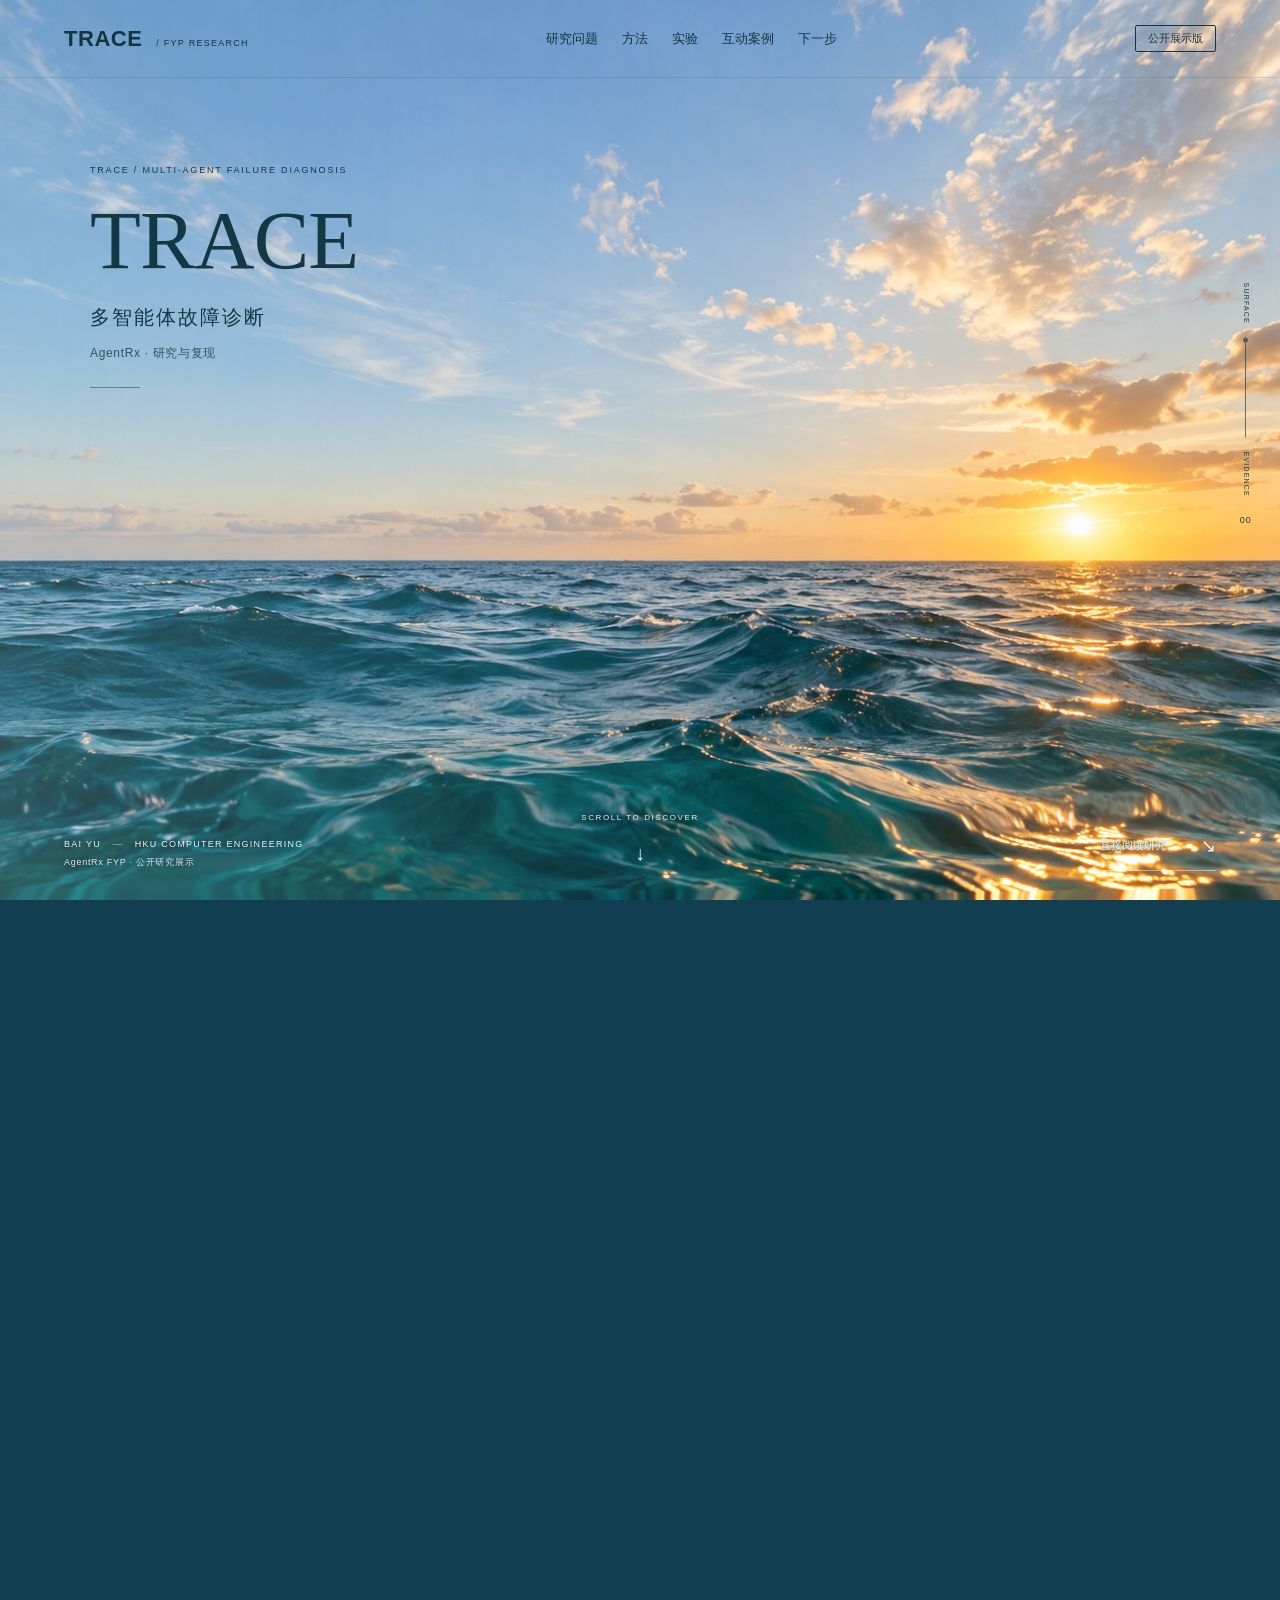
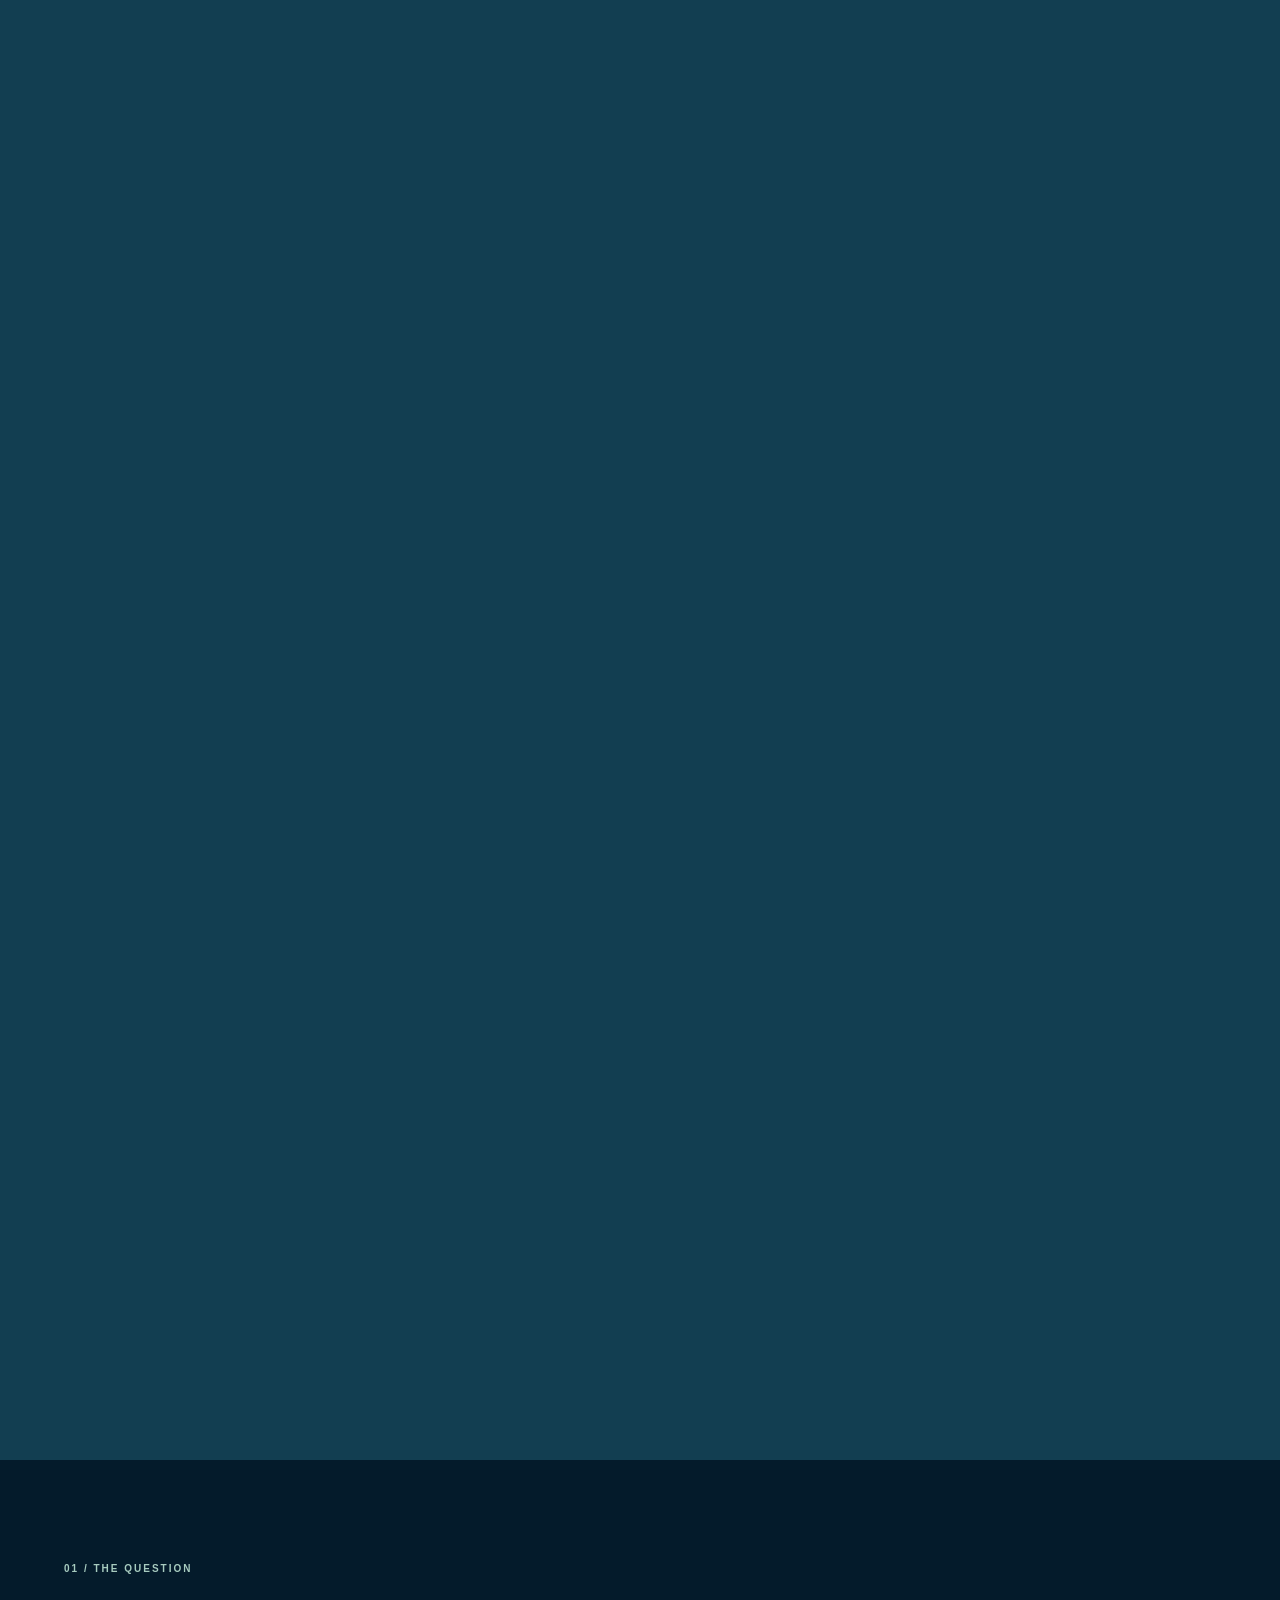
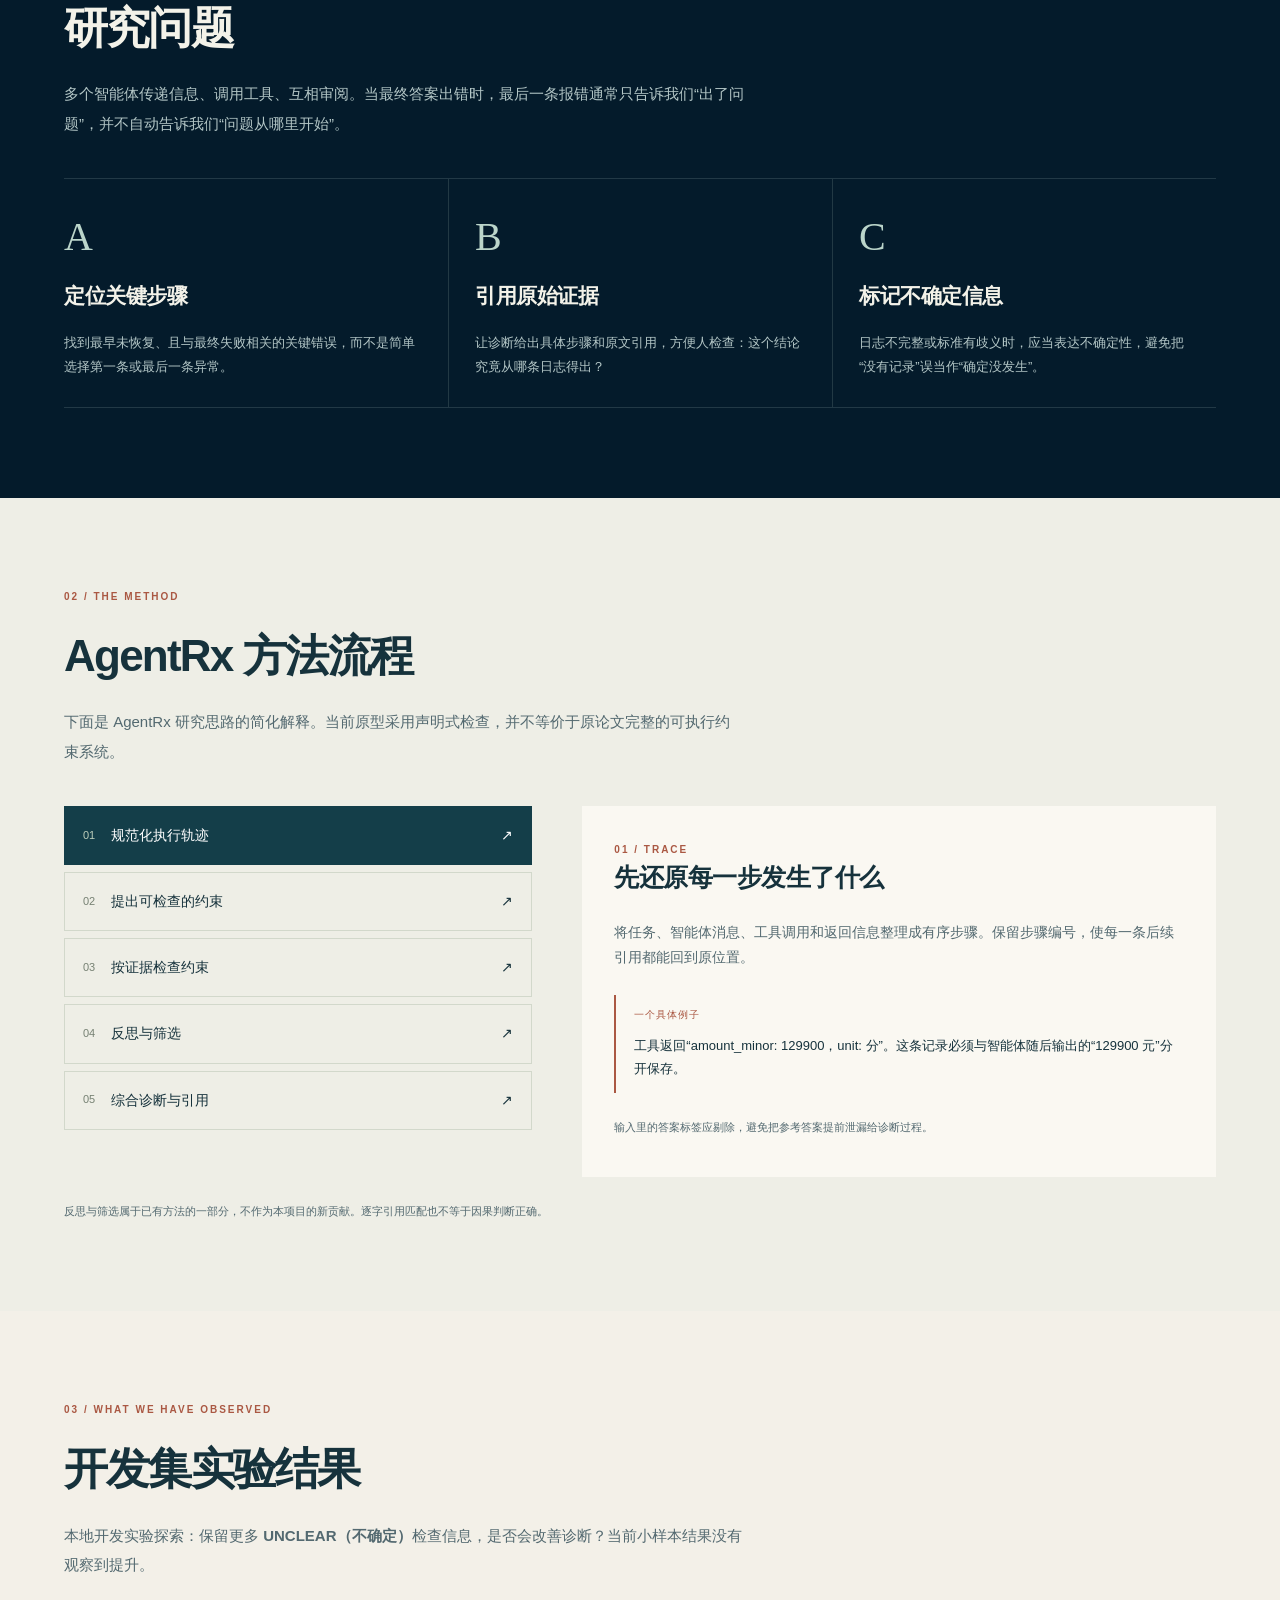
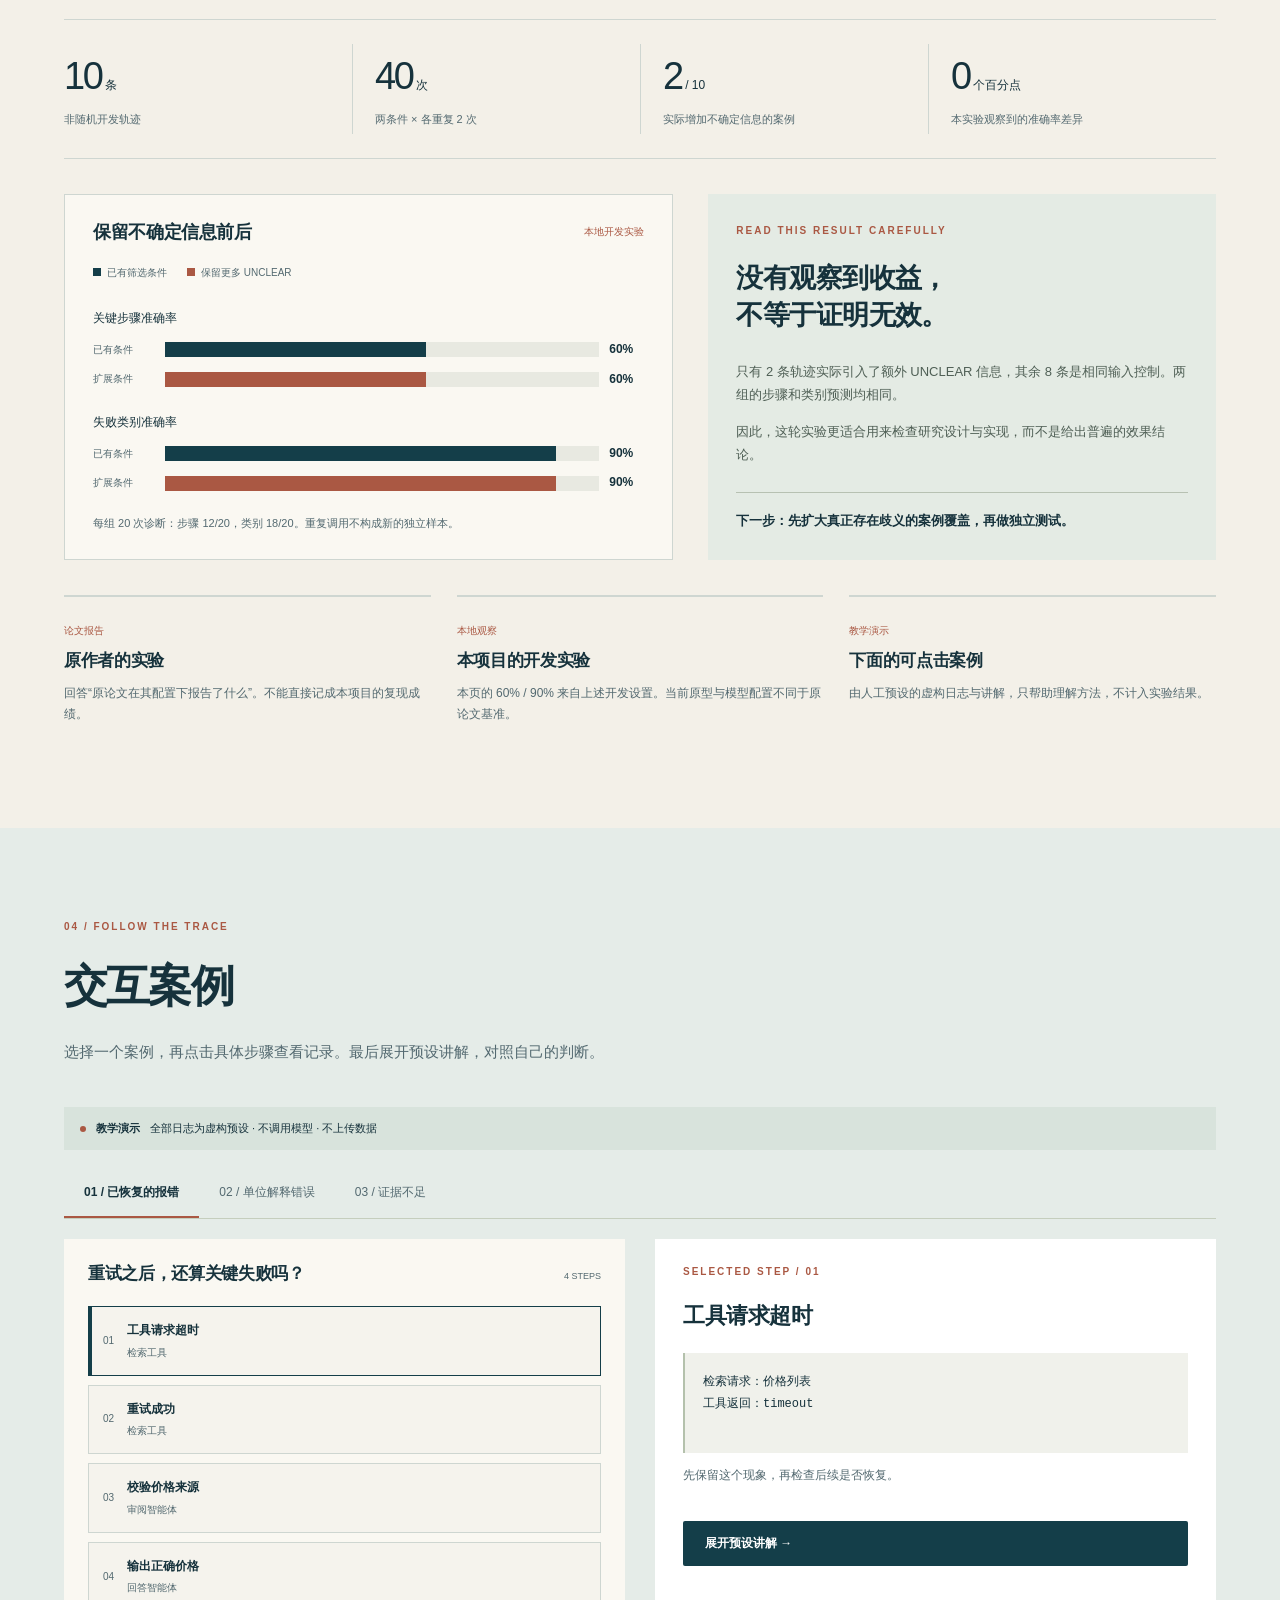
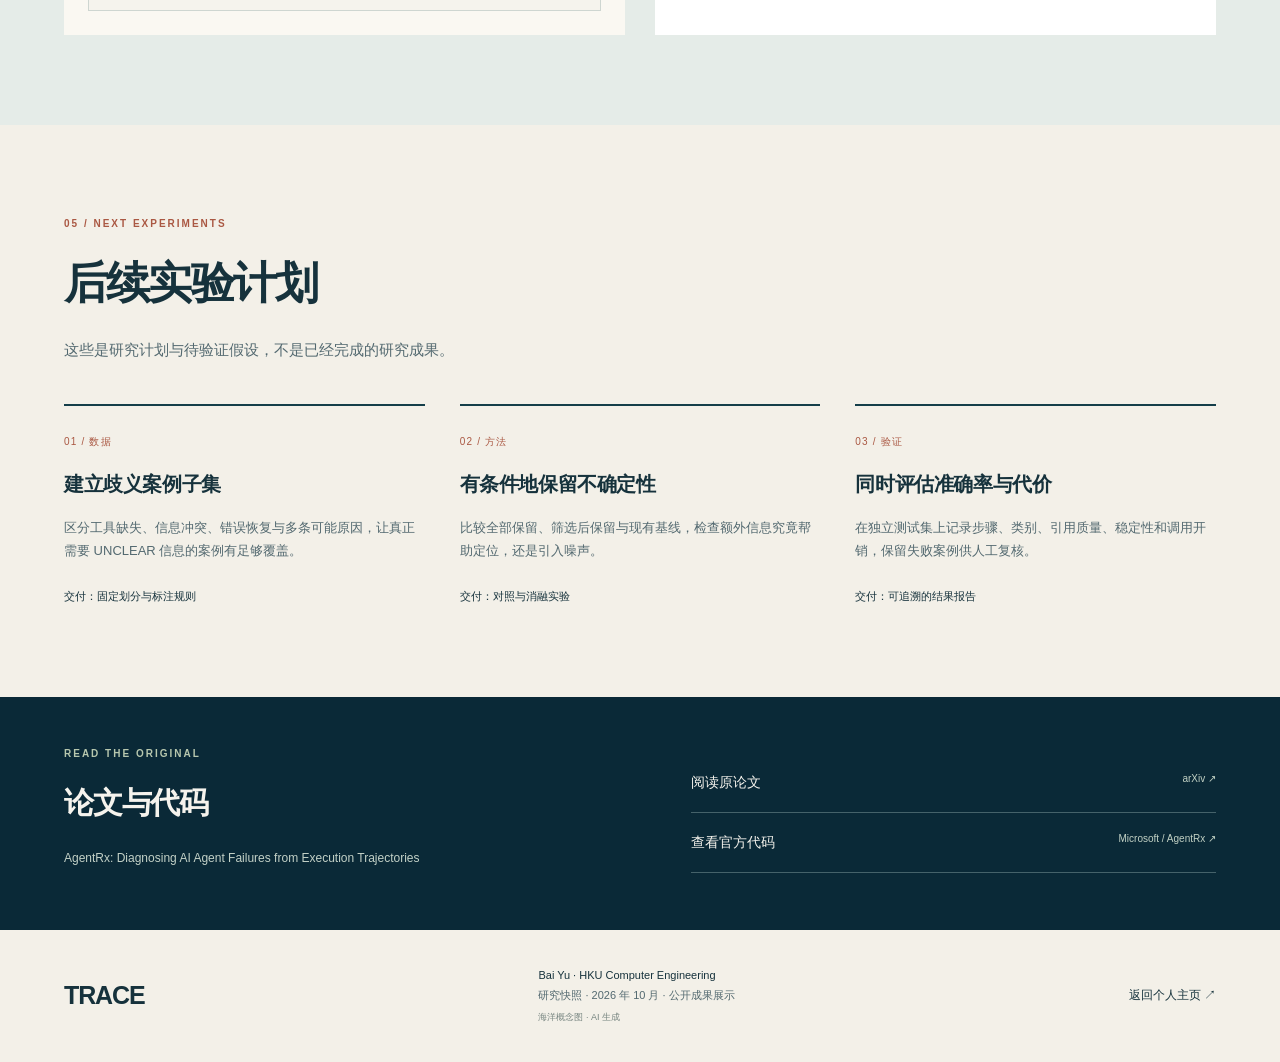
==== commit cbf1bda9: "Simplify FYP headings and remove decorative slogans" ====
--- a/fyp-agentrx-diagnosis-studio/index.html
+++ b/fyp-agentrx-diagnosis-studio/index.html
@@ -11,29 +11,28 @@
 <header class="header"><a class="brand" href="#">TRACE<span> / FYP RESEARCH</span></a><nav aria-label="主要导航"><a href="#question">研究问题</a><a href="#method">方法</a><a href="#results">实验</a><a href="#demo">互动案例</a><a href="#next">下一步</a></nav><span class="edition">公开展示版</span></header>
 <main id="main">
 <section id="dive" class="dive" aria-labelledby="hero-title">
-  <h1 id="hero-title" class="sr-only">TRACE：从失败的表象，下潜到关键证据。多智能体故障诊断研究。</h1>
+  <h1 id="hero-title" class="sr-only">TRACE · 多智能体故障诊断</h1>
   <div class="dive-stage">
     <div class="dive-world" aria-hidden="true"><img class="dive-photo" src="./assets/surface-v3.png" width="1672" height="941" alt="" fetchpriority="high" decoding="async"><canvas class="surface-canvas"></canvas><div class="dive-shade"></div></div>
-    <div class="dive-story story-surface" aria-hidden="true"><p class="scene-kicker">TRACE / MULTI-AGENT FAILURE DIAGNOSIS</p><div class="ocean-title"><span>Closer to</span><em>the cause.</em></div><p class="scene-subtitle">潜入表象之下。</p><p class="scene-description">追溯多智能体协作，<br>寻找失败开始的那一步。</p><span class="surface-line"></span></div>
+    <div class="dive-story story-surface" aria-hidden="true"><p class="scene-kicker">TRACE / MULTI-AGENT FAILURE DIAGNOSIS</p><div class="ocean-title"><span>TRACE</span></div><p class="scene-subtitle">多智能体故障诊断</p><p class="scene-description">AgentRx · 研究与复现</p><span class="surface-line"></span></div>
     <div class="underwater-fallback" aria-hidden="true"></div><canvas class="water-canvas" aria-hidden="true"></canvas><div class="dive-deep" aria-hidden="true"></div>
-    <div class="dive-story story-evidence" aria-hidden="true"><div><p class="scene-kicker">01 — GO BEYOND THE SYMPTOM</p><h2>表面是症状。<br><em>往下，才是证据。</em></h2><p>有的错误已经恢复，<br>有的偏差却一直传递到了最后。</p></div><div class="ocean-trace"><span class="trace-caption">虚构轨迹示意</span><div><small>STEP 01</small><strong>工具请求超时</strong><span>后续已恢复</span></div><div class="trace-critical"><small>STEP 03</small><strong>错误解释金额单位</strong><span>未恢复的偏差</span></div><div><small>STEP 05</small><strong>最终答案出错</strong><span>后续症状</span></div></div></div>
-    <div class="dive-story story-origin" aria-hidden="true"><p class="scene-kicker">02 — FOLLOW THE EVIDENCE</p><h2>找到<br><em>关键的那一步。</em></h2><p>让每一个诊断，都能回到它的证据。</p><span class="origin-line"></span></div>
+    <div class="dive-story story-evidence" aria-hidden="true"><div><p class="scene-kicker">EXECUTION TRACE</p><h2>执行轨迹示例</h2><p>区分已恢复错误、关键失败与后续症状。</p></div><div class="ocean-trace"><span class="trace-caption">虚构轨迹示意</span><div><small>STEP 01</small><strong>工具请求超时</strong><span>后续已恢复</span></div><div class="trace-critical"><small>STEP 03</small><strong>错误解释金额单位</strong><span>未恢复的偏差</span></div><div><small>STEP 05</small><strong>最终答案出错</strong><span>后续症状</span></div></div></div>
     <div class="depth-rail" aria-hidden="true"><span>SURFACE</span><div class="depth-track"><i></i></div><span>EVIDENCE</span><b id="depth-progress">00</b></div>
     <div class="dive-bottom"><p>BAI YU <span>—</span> HKU COMPUTER ENGINEERING<br><small>AgentRx FYP · 公开研究展示</small></p><div class="dive-cue" aria-hidden="true"><span>SCROLL TO DISCOVER</span><i>↓</i></div><a class="skip-dive" href="#question">直接阅读研究 <span>↘</span></a></div>
   </div>
 </section>
 
 
-<section id="question" class="section"><div class="section-head"><p class="eyebrow">01 / THE QUESTION</p><h2>不只判断失败，<br>还要解释失败是如何发生的。</h2><p>多个智能体传递信息、调用工具、互相审阅。当最终答案出错时，最后一条报错通常只告诉我们“出了问题”，并不自动告诉我们“问题从哪里开始”。</p></div><div class="question-grid"><article><span class="card-no">A</span><h3>定位关键步骤</h3><p>找到最早未恢复、且与最终失败相关的关键错误，而不是简单选择第一条或最后一条异常。</p></article><article><span class="card-no">B</span><h3>把判断连回证据</h3><p>让诊断给出具体步骤和原文引用，方便人检查：这个结论究竟从哪条日志得出？</p></article><article><span class="card-no">C</span><h3>保留不知道的部分</h3><p>日志不完整或标准有歧义时，应当表达不确定性，避免把“没有记录”误当作“确定没发生”。</p></article></div></section>
+<section id="question" class="section"><div class="section-head"><p class="eyebrow">01 / THE QUESTION</p><h2>研究问题</h2><p>多个智能体传递信息、调用工具、互相审阅。当最终答案出错时，最后一条报错通常只告诉我们“出了问题”，并不自动告诉我们“问题从哪里开始”。</p></div><div class="question-grid"><article><span class="card-no">A</span><h3>定位关键步骤</h3><p>找到最早未恢复、且与最终失败相关的关键错误，而不是简单选择第一条或最后一条异常。</p></article><article><span class="card-no">B</span><h3>引用原始证据</h3><p>让诊断给出具体步骤和原文引用，方便人检查：这个结论究竟从哪条日志得出？</p></article><article><span class="card-no">C</span><h3>标记不确定信息</h3><p>日志不完整或标准有歧义时，应当表达不确定性，避免把“没有记录”误当作“确定没发生”。</p></article></div></section>
 
-<section id="method" class="section method-section"><div class="section-head"><p class="eyebrow">02 / THE METHOD</p><h2>让一段执行记录，<br>变成可以检查的判断过程。</h2><p>下面是 AgentRx 研究思路的简化解释。当前原型采用声明式检查，并不等价于原论文完整的可执行约束系统。</p></div><div class="method-layout"><div class="method-steps" role="group" aria-label="选择方法阶段"><button class="method-step active" data-method="0" aria-pressed="true"><span>01</span>规范化执行轨迹 <b>↗</b></button><button class="method-step" data-method="1" aria-pressed="false"><span>02</span>提出可检查的约束 <b>↗</b></button><button class="method-step" data-method="2" aria-pressed="false"><span>03</span>按证据检查约束 <b>↗</b></button><button class="method-step" data-method="3" aria-pressed="false"><span>04</span>反思与筛选 <b>↗</b></button><button class="method-step" data-method="4" aria-pressed="false"><span>05</span>综合诊断与引用 <b>↗</b></button></div><article class="method-detail" aria-live="polite"><span id="method-label" class="eyebrow">01 / TRACE</span><h3 id="method-title">先还原每一步发生了什么</h3><p id="method-body">将任务、智能体消息、工具调用和返回信息整理成有序步骤。保留步骤编号，使每一条后续引用都能回到原位置。</p><div class="example"><span>一个具体例子</span><p id="method-example">工具返回“amount_minor: 129900，unit: 分”。这条记录必须与智能体随后输出的“129900 元”分开保存。</p></div><p id="method-limit" class="small-note">输入里的答案标签应剔除，避免把参考答案提前泄漏给诊断过程。</p></article></div><p class="section-note">反思与筛选属于已有方法的一部分，不作为本项目的新贡献。逐字引用匹配也不等于因果判断正确。</p></section>
+<section id="method" class="section method-section"><div class="section-head"><p class="eyebrow">02 / THE METHOD</p><h2>AgentRx 方法流程</h2><p>下面是 AgentRx 研究思路的简化解释。当前原型采用声明式检查，并不等价于原论文完整的可执行约束系统。</p></div><div class="method-layout"><div class="method-steps" role="group" aria-label="选择方法阶段"><button class="method-step active" data-method="0" aria-pressed="true"><span>01</span>规范化执行轨迹 <b>↗</b></button><button class="method-step" data-method="1" aria-pressed="false"><span>02</span>提出可检查的约束 <b>↗</b></button><button class="method-step" data-method="2" aria-pressed="false"><span>03</span>按证据检查约束 <b>↗</b></button><button class="method-step" data-method="3" aria-pressed="false"><span>04</span>反思与筛选 <b>↗</b></button><button class="method-step" data-method="4" aria-pressed="false"><span>05</span>综合诊断与引用 <b>↗</b></button></div><article class="method-detail" aria-live="polite"><span id="method-label" class="eyebrow">01 / TRACE</span><h3 id="method-title">先还原每一步发生了什么</h3><p id="method-body">将任务、智能体消息、工具调用和返回信息整理成有序步骤。保留步骤编号，使每一条后续引用都能回到原位置。</p><div class="example"><span>一个具体例子</span><p id="method-example">工具返回“amount_minor: 129900，unit: 分”。这条记录必须与智能体随后输出的“129900 元”分开保存。</p></div><p id="method-limit" class="small-note">输入里的答案标签应剔除，避免把参考答案提前泄漏给诊断过程。</p></article></div><p class="section-note">反思与筛选属于已有方法的一部分，不作为本项目的新贡献。逐字引用匹配也不等于因果判断正确。</p></section>
 
-<section id="results" class="section"><div class="section-head"><p class="eyebrow">03 / WHAT WE HAVE OBSERVED</p><h2>先诚实地展示结果，<br>再决定下一步研究。</h2><p>本地开发实验探索：保留更多 <strong>UNCLEAR（不确定）</strong>检查信息，是否会改善诊断？当前小样本结果没有观察到提升。</p></div><div class="stat-strip"><div><strong>10<span> 条</span></strong><p>非随机开发轨迹</p></div><div><strong>40<span> 次</span></strong><p>两条件 × 各重复 2 次</p></div><div><strong>2<span> / 10</span></strong><p>实际增加不确定信息的案例</p></div><div><strong>0<span> 个百分点</span></strong><p>本实验观察到的准确率差异</p></div></div><div class="results-layout"><article class="chart-card"><div class="chart-title"><h3>保留不确定信息前后</h3><span>本地开发实验</span></div><div class="legend"><span><i class="base"></i>已有筛选条件</span><span><i class="extended"></i>保留更多 UNCLEAR</span></div><div class="metric"><h4>关键步骤准确率</h4><div class="bar-row"><span>已有条件</span><div class="bar-track"><div class="bar base" style="width:60%"></div></div><b>60%</b></div><div class="bar-row"><span>扩展条件</span><div class="bar-track"><div class="bar extended" style="width:60%"></div></div><b>60%</b></div></div><div class="metric"><h4>失败类别准确率</h4><div class="bar-row"><span>已有条件</span><div class="bar-track"><div class="bar base" style="width:90%"></div></div><b>90%</b></div><div class="bar-row"><span>扩展条件</span><div class="bar-track"><div class="bar extended" style="width:90%"></div></div><b>90%</b></div></div><p class="caption">每组 20 次诊断：步骤 12/20，类别 18/20。重复调用不构成新的独立样本。</p></article><aside class="finding"><p class="eyebrow">READ THIS RESULT CAREFULLY</p><h3>没有观察到收益，<br>不等于证明无效。</h3><p>只有 2 条轨迹实际引入了额外 UNCLEAR 信息，其余 8 条是相同输入控制。两组的步骤和类别预测均相同。</p><p>因此，这轮实验更适合用来检查研究设计与实现，而不是给出普遍的效果结论。</p><div class="finding-rule">下一步：先扩大真正存在歧义的案例覆盖，再做独立测试。</div></aside></div><div class="evidence-grid"><article><span class="evidence-type">论文报告</span><h3>原作者的实验</h3><p>回答“原论文在其配置下报告了什么”。不能直接记成本项目的复现成绩。</p></article><article><span class="evidence-type">本地观察</span><h3>本项目的开发实验</h3><p>本页的 60% / 90% 来自上述开发设置。当前原型与模型配置不同于原论文基准。</p></article><article><span class="evidence-type">教学演示</span><h3>下面的可点击案例</h3><p>由人工预设的虚构日志与讲解，只帮助理解方法，不计入实验结果。</p></article></div></section>
+<section id="results" class="section"><div class="section-head"><p class="eyebrow">03 / WHAT WE HAVE OBSERVED</p><h2>开发集实验结果</h2><p>本地开发实验探索：保留更多 <strong>UNCLEAR（不确定）</strong>检查信息，是否会改善诊断？当前小样本结果没有观察到提升。</p></div><div class="stat-strip"><div><strong>10<span> 条</span></strong><p>非随机开发轨迹</p></div><div><strong>40<span> 次</span></strong><p>两条件 × 各重复 2 次</p></div><div><strong>2<span> / 10</span></strong><p>实际增加不确定信息的案例</p></div><div><strong>0<span> 个百分点</span></strong><p>本实验观察到的准确率差异</p></div></div><div class="results-layout"><article class="chart-card"><div class="chart-title"><h3>保留不确定信息前后</h3><span>本地开发实验</span></div><div class="legend"><span><i class="base"></i>已有筛选条件</span><span><i class="extended"></i>保留更多 UNCLEAR</span></div><div class="metric"><h4>关键步骤准确率</h4><div class="bar-row"><span>已有条件</span><div class="bar-track"><div class="bar base" style="width:60%"></div></div><b>60%</b></div><div class="bar-row"><span>扩展条件</span><div class="bar-track"><div class="bar extended" style="width:60%"></div></div><b>60%</b></div></div><div class="metric"><h4>失败类别准确率</h4><div class="bar-row"><span>已有条件</span><div class="bar-track"><div class="bar base" style="width:90%"></div></div><b>90%</b></div><div class="bar-row"><span>扩展条件</span><div class="bar-track"><div class="bar extended" style="width:90%"></div></div><b>90%</b></div></div><p class="caption">每组 20 次诊断：步骤 12/20，类别 18/20。重复调用不构成新的独立样本。</p></article><aside class="finding"><p class="eyebrow">READ THIS RESULT CAREFULLY</p><h3>没有观察到收益，<br>不等于证明无效。</h3><p>只有 2 条轨迹实际引入了额外 UNCLEAR 信息，其余 8 条是相同输入控制。两组的步骤和类别预测均相同。</p><p>因此，这轮实验更适合用来检查研究设计与实现，而不是给出普遍的效果结论。</p><div class="finding-rule">下一步：先扩大真正存在歧义的案例覆盖，再做独立测试。</div></aside></div><div class="evidence-grid"><article><span class="evidence-type">论文报告</span><h3>原作者的实验</h3><p>回答“原论文在其配置下报告了什么”。不能直接记成本项目的复现成绩。</p></article><article><span class="evidence-type">本地观察</span><h3>本项目的开发实验</h3><p>本页的 60% / 90% 来自上述开发设置。当前原型与模型配置不同于原论文基准。</p></article><article><span class="evidence-type">教学演示</span><h3>下面的可点击案例</h3><p>由人工预设的虚构日志与讲解，只帮助理解方法，不计入实验结果。</p></article></div></section>
 
-<section id="demo" class="section demo-section"><div class="section-head"><p class="eyebrow">04 / FOLLOW THE TRACE</p><h2>如果你是诊断者，<br>会先检查哪一步？</h2><p>选择一个案例，再点击具体步骤查看记录。最后展开预设讲解，对照自己的判断。</p></div><div class="demo-notice"><span class="status-dot"></span><strong>教学演示</strong><span>全部日志为虚构预设 · 不调用模型 · 不上传数据</span></div><div class="case-tabs" role="group" aria-label="选择教学案例"><button class="case-tab active" data-case="0" aria-pressed="true">01 / 已恢复的报错</button><button class="case-tab" data-case="1" aria-pressed="false">02 / 单位解释错误</button><button class="case-tab" data-case="2" aria-pressed="false">03 / 证据不足</button></div><div class="demo-grid"><div class="trace-list"><div class="demo-title"><h3 id="case-title">重试之后，还算关键失败吗？</h3><span id="case-count">4 STEPS</span></div><ol id="trace-steps"></ol></div><article class="inspection"><p class="eyebrow" id="selected-label">SELECTED STEP / 01</p><h3 id="selected-title">工具请求超时</h3><pre id="selected-log">工具返回：timeout</pre><p id="selected-hint" class="inspection-hint">先保留这个现象，再检查后续是否恢复。</p><button id="explain-button" class="button green" type="button">展开预设讲解 <span aria-hidden="true">→</span></button><div id="case-explanation" class="explanation" hidden aria-live="polite"></div></article></div><noscript><p class="no-script">互动案例需要浏览器启用 JavaScript；上方方法与实验结果仍可直接阅读。</p></noscript></section>
+<section id="demo" class="section demo-section"><div class="section-head"><p class="eyebrow">04 / FOLLOW THE TRACE</p><h2>交互案例</h2><p>选择一个案例，再点击具体步骤查看记录。最后展开预设讲解，对照自己的判断。</p></div><div class="demo-notice"><span class="status-dot"></span><strong>教学演示</strong><span>全部日志为虚构预设 · 不调用模型 · 不上传数据</span></div><div class="case-tabs" role="group" aria-label="选择教学案例"><button class="case-tab active" data-case="0" aria-pressed="true">01 / 已恢复的报错</button><button class="case-tab" data-case="1" aria-pressed="false">02 / 单位解释错误</button><button class="case-tab" data-case="2" aria-pressed="false">03 / 证据不足</button></div><div class="demo-grid"><div class="trace-list"><div class="demo-title"><h3 id="case-title">重试之后，还算关键失败吗？</h3><span id="case-count">4 STEPS</span></div><ol id="trace-steps"></ol></div><article class="inspection"><p class="eyebrow" id="selected-label">SELECTED STEP / 01</p><h3 id="selected-title">工具请求超时</h3><pre id="selected-log">工具返回：timeout</pre><p id="selected-hint" class="inspection-hint">先保留这个现象，再检查后续是否恢复。</p><button id="explain-button" class="button green" type="button">展开预设讲解 <span aria-hidden="true">→</span></button><div id="case-explanation" class="explanation" hidden aria-live="polite"></div></article></div><noscript><p class="no-script">互动案例需要浏览器启用 JavaScript；上方方法与实验结果仍可直接阅读。</p></noscript></section>
 
-<section id="next" class="section"><div class="section-head"><p class="eyebrow">05 / NEXT EXPERIMENTS</p><h2>下一步要验证的，<br>是方法何时有用。</h2><p>这些是研究计划与待验证假设，不是已经完成的研究成果。</p></div><div class="roadmap"><article><span>01 / 数据</span><h3>建立歧义案例子集</h3><p>区分工具缺失、信息冲突、错误恢复与多条可能原因，让真正需要 UNCLEAR 信息的案例有足够覆盖。</p><b>交付：固定划分与标注规则</b></article><article><span>02 / 方法</span><h3>有条件地保留不确定性</h3><p>比较全部保留、筛选后保留与现有基线，检查额外信息究竟帮助定位，还是引入噪声。</p><b>交付：对照与消融实验</b></article><article><span>03 / 验证</span><h3>同时评估准确率与代价</h3><p>在独立测试集上记录步骤、类别、引用质量、稳定性和调用开销，保留失败案例供人工复核。</p><b>交付：可追溯的结果报告</b></article></div></section>
+<section id="next" class="section"><div class="section-head"><p class="eyebrow">05 / NEXT EXPERIMENTS</p><h2>后续实验计划</h2><p>这些是研究计划与待验证假设，不是已经完成的研究成果。</p></div><div class="roadmap"><article><span>01 / 数据</span><h3>建立歧义案例子集</h3><p>区分工具缺失、信息冲突、错误恢复与多条可能原因，让真正需要 UNCLEAR 信息的案例有足够覆盖。</p><b>交付：固定划分与标注规则</b></article><article><span>02 / 方法</span><h3>有条件地保留不确定性</h3><p>比较全部保留、筛选后保留与现有基线，检查额外信息究竟帮助定位，还是引入噪声。</p><b>交付：对照与消融实验</b></article><article><span>03 / 验证</span><h3>同时评估准确率与代价</h3><p>在独立测试集上记录步骤、类别、引用质量、稳定性和调用开销，保留失败案例供人工复核。</p><b>交付：可追溯的结果报告</b></article></div></section>
 
-<section class="sources"><div><p class="eyebrow">READ THE ORIGINAL</p><h2>从原始来源开始。</h2><p>AgentRx: Diagnosing AI Agent Failures from Execution Trajectories</p></div><div class="source-links"><a href="https://arxiv.org/abs/2602.02475v2" target="_blank" rel="noopener noreferrer">阅读原论文 <span>arXiv ↗</span></a><a href="https://github.com/microsoft/AgentRx" target="_blank" rel="noopener noreferrer">查看官方代码 <span>Microsoft / AgentRx ↗</span></a></div></section>
+<section class="sources"><div><p class="eyebrow">READ THE ORIGINAL</p><h2>论文与代码</h2><p>AgentRx: Diagnosing AI Agent Failures from Execution Trajectories</p></div><div class="source-links"><a href="https://arxiv.org/abs/2602.02475v2" target="_blank" rel="noopener noreferrer">阅读原论文 <span>arXiv ↗</span></a><a href="https://github.com/microsoft/AgentRx" target="_blank" rel="noopener noreferrer">查看官方代码 <span>Microsoft / AgentRx ↗</span></a></div></section>
 </main><footer><a class="brand" href="#">TRACE</a><p>Bai Yu · HKU Computer Engineering<br><span>研究快照 · 2026 年 10 月 · 公开成果展示</span><br><a class="art-credit" href="./ASSET_CREDITS.md">海洋概念图 · AI 生成</a></p><a href="https://baiyu-ce.github.io/">返回个人主页 ↗</a></footer>
 </body></html>
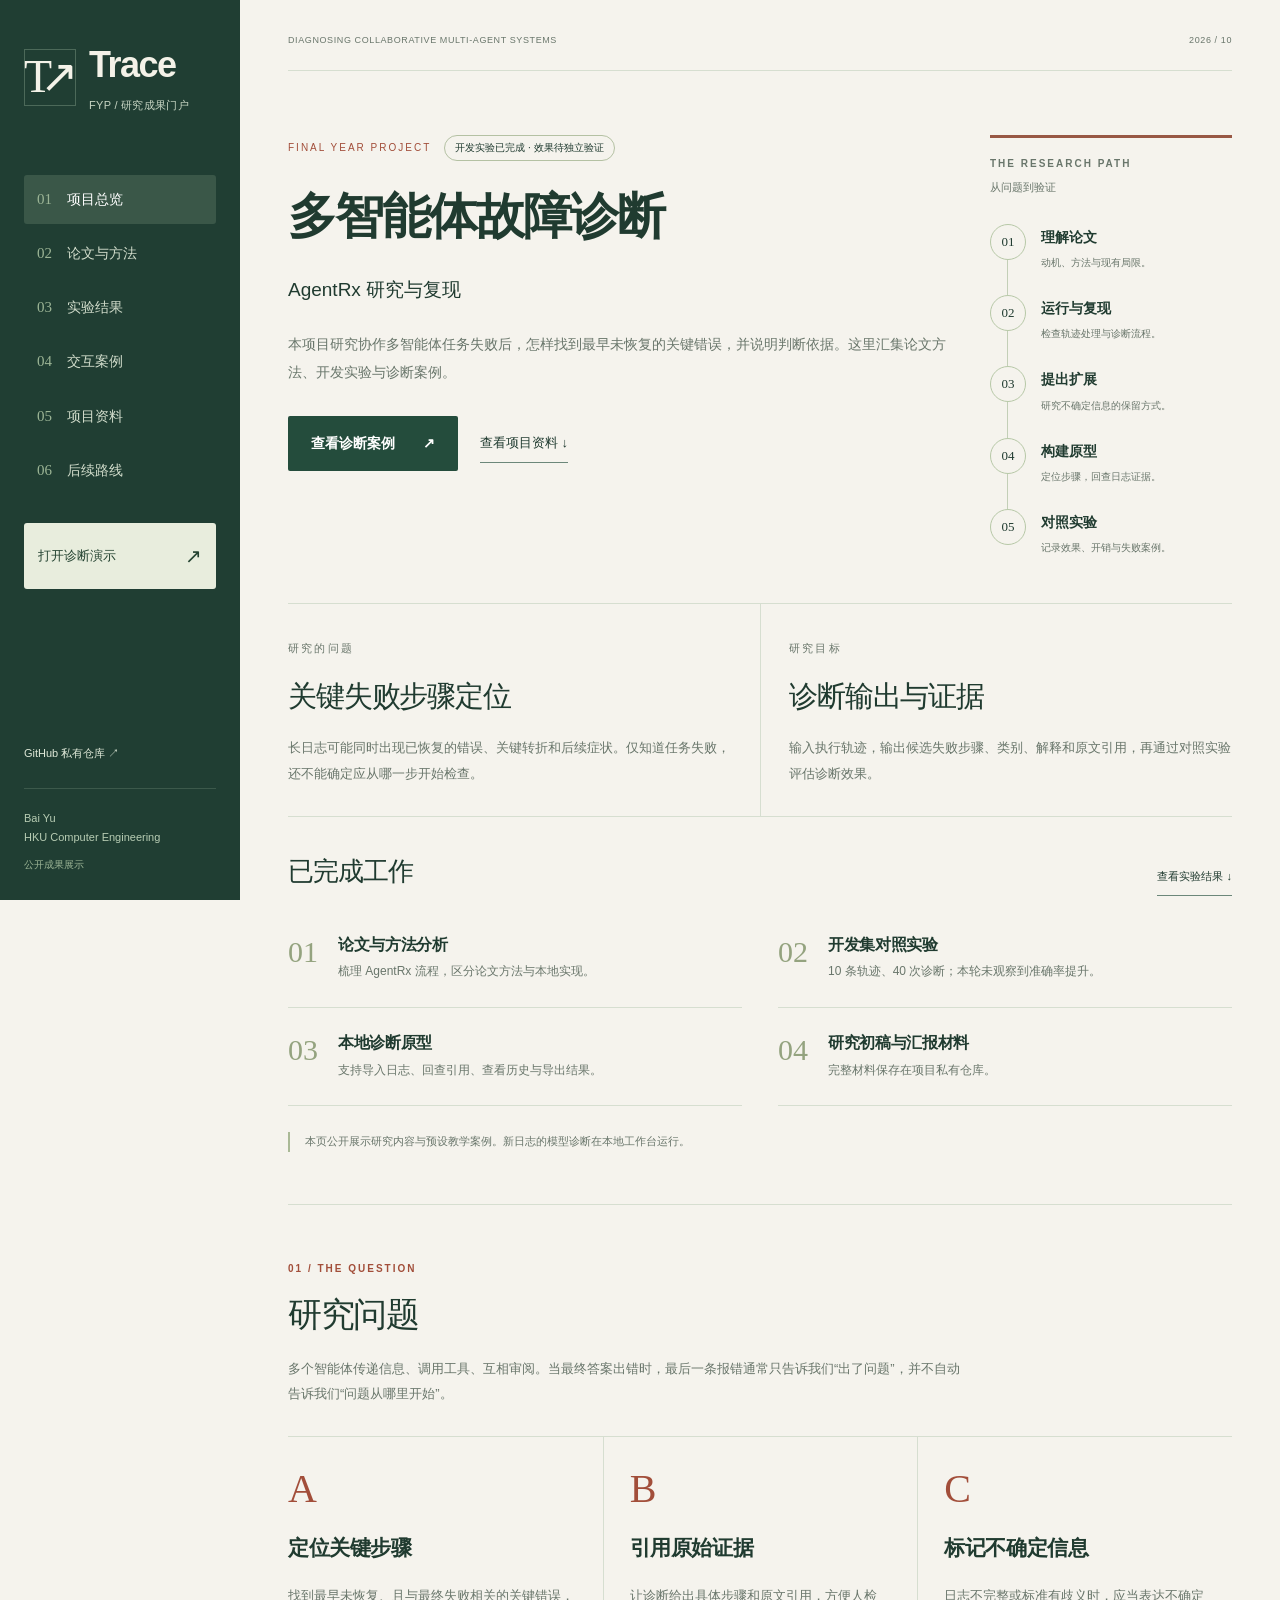
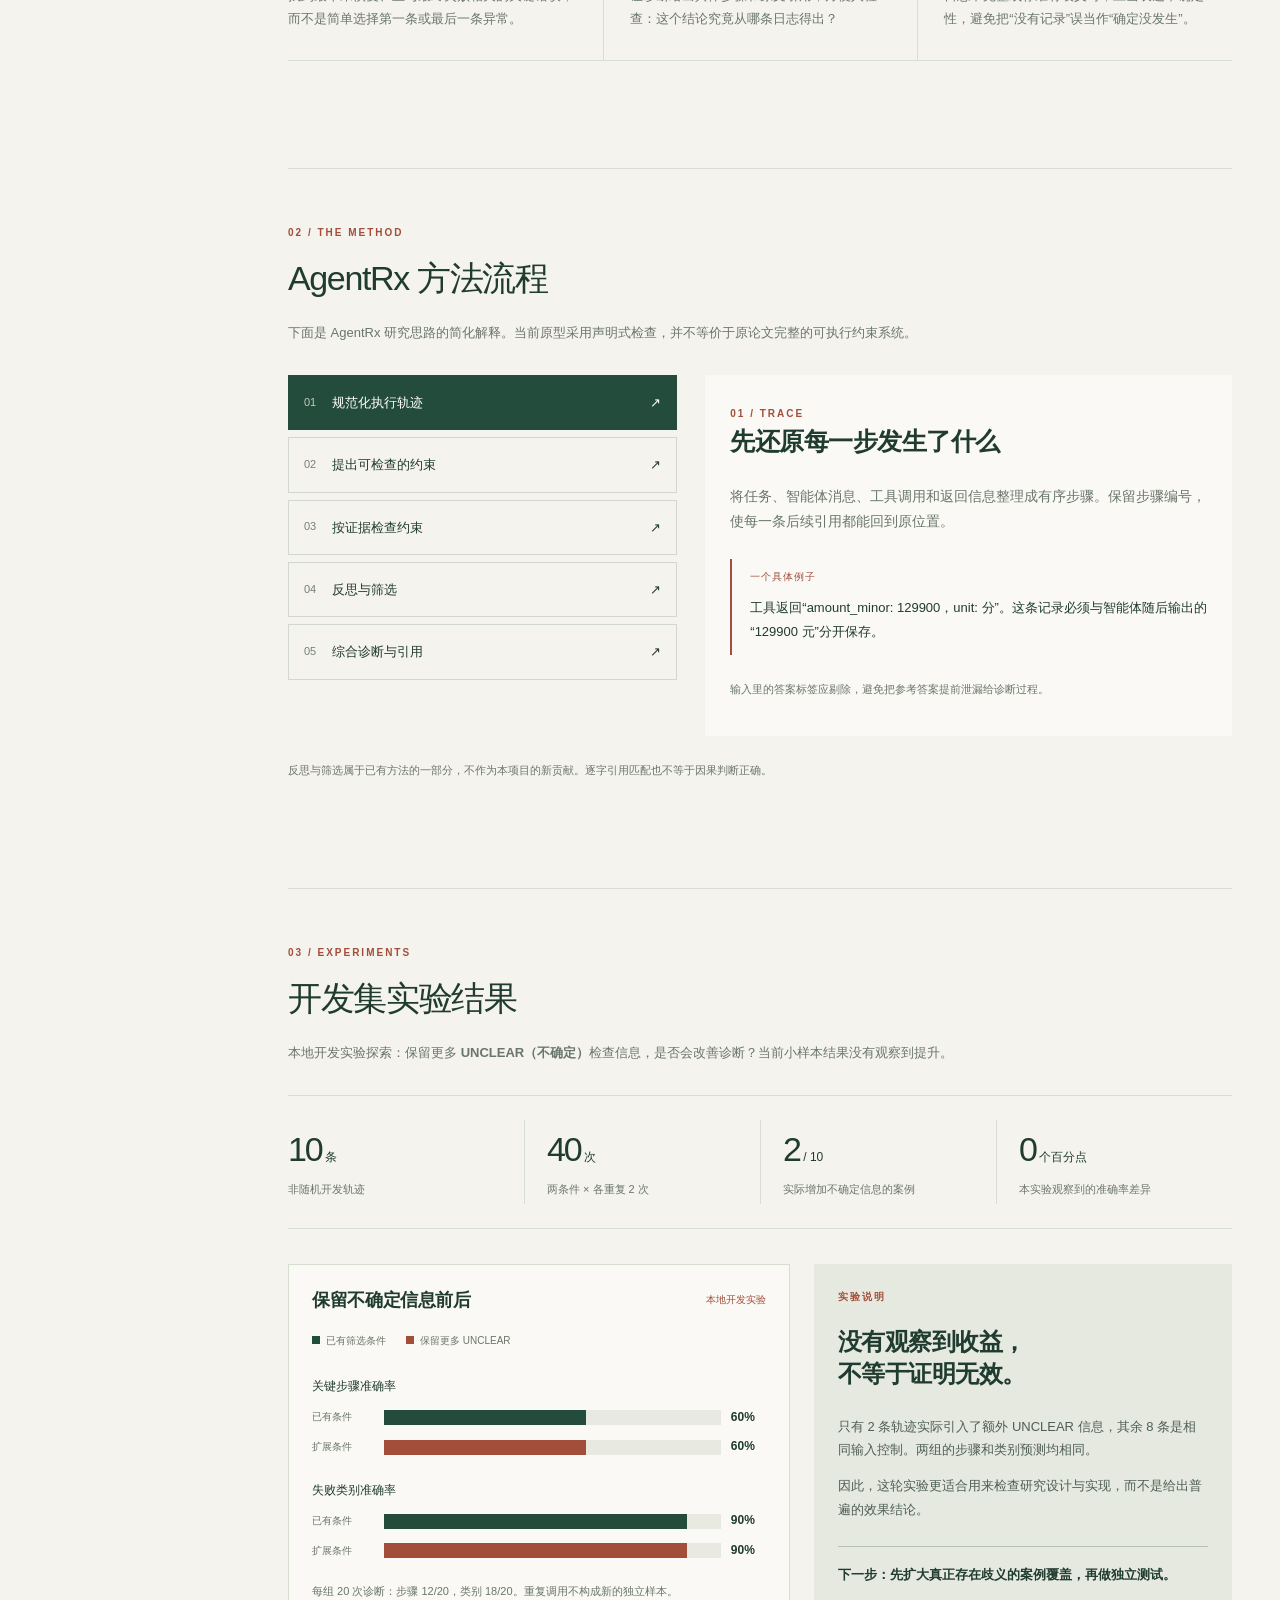
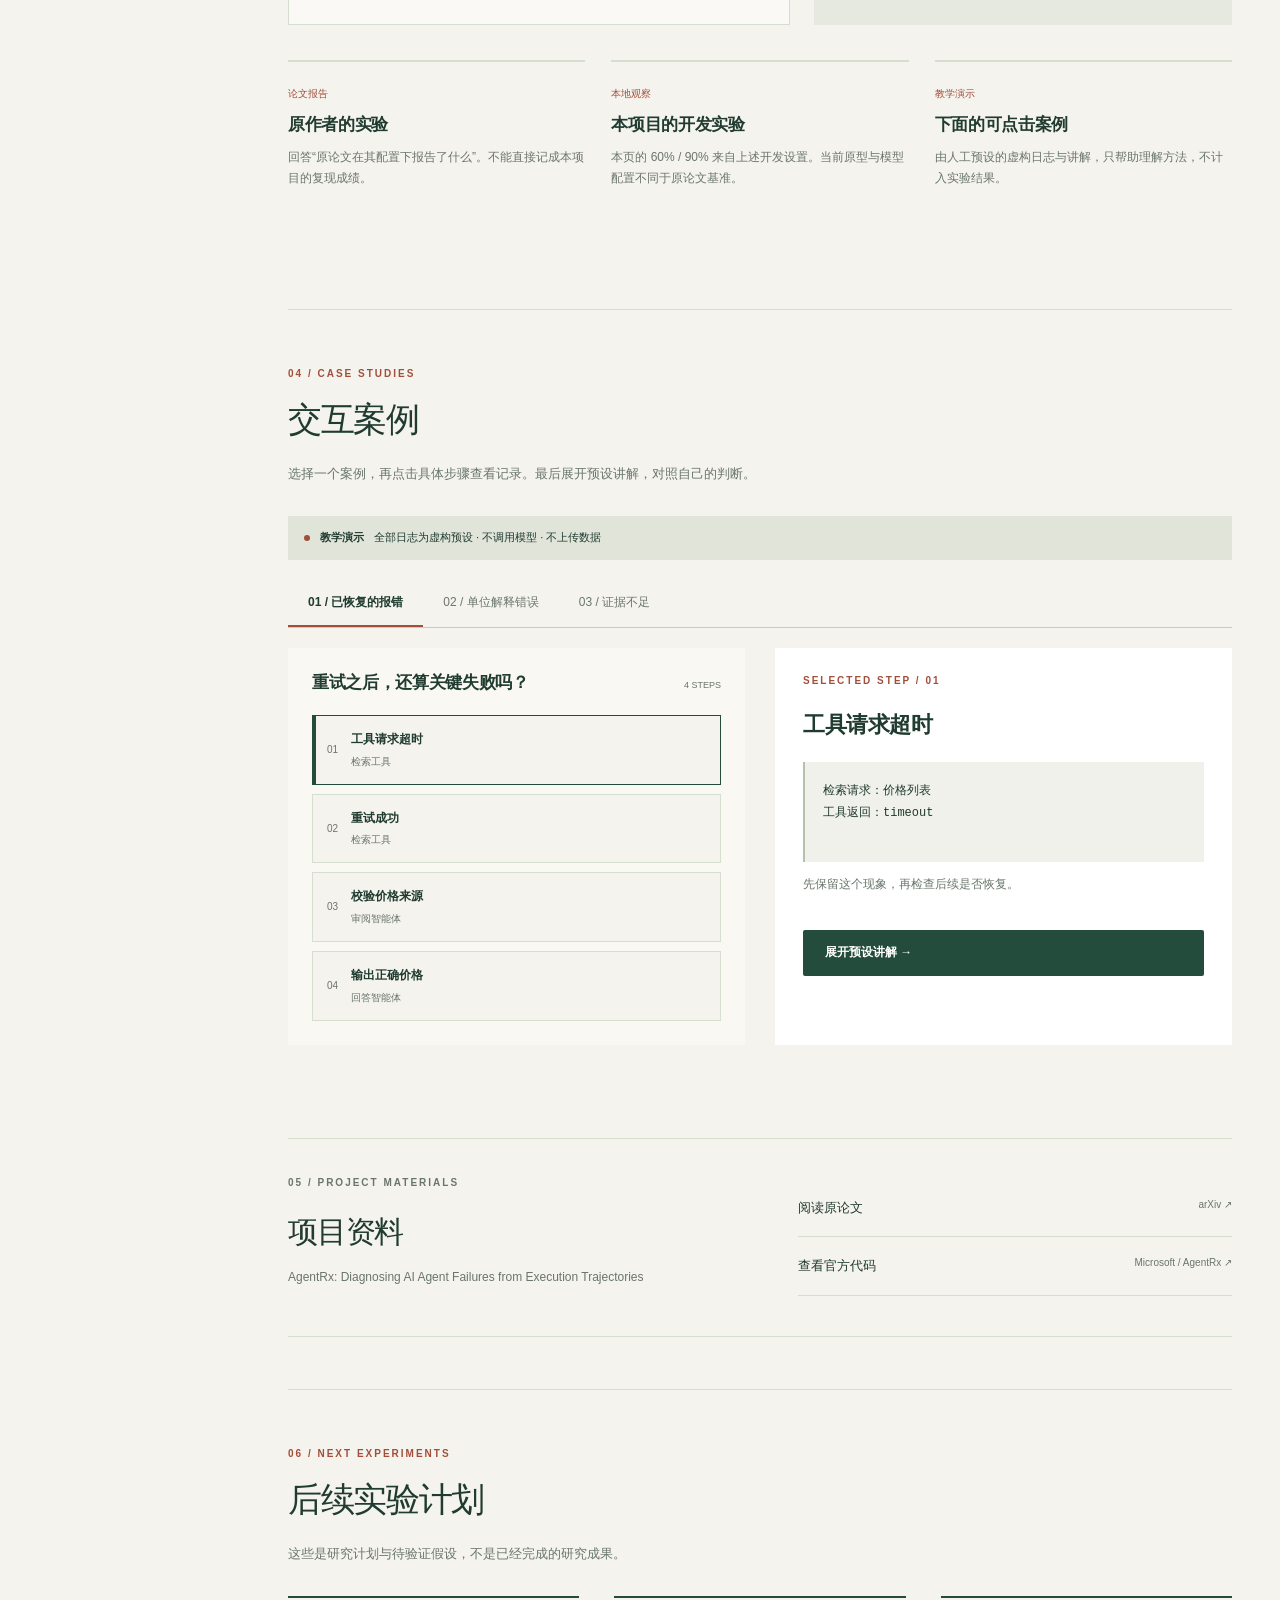
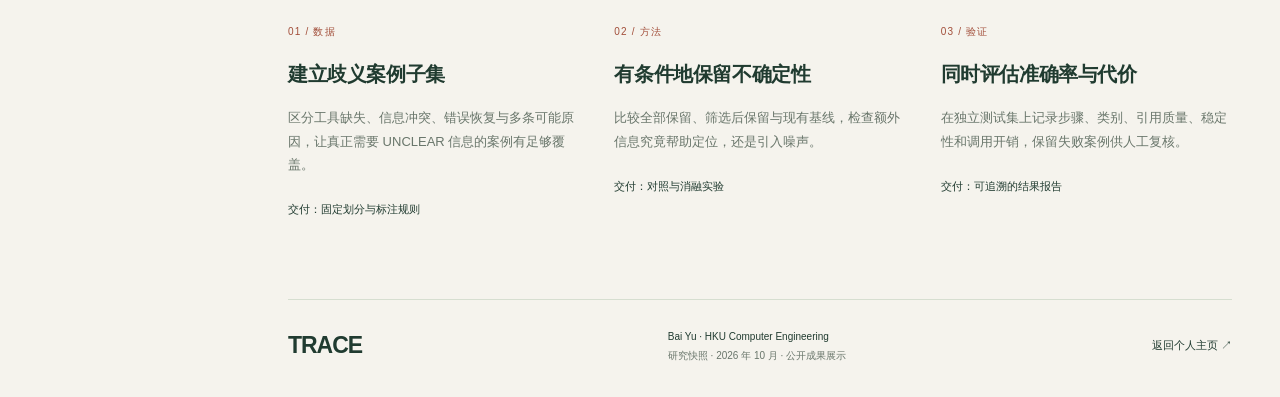
==== commit 8e41284f: "Use the original research portal layout for FYP" ====
--- a/fyp-agentrx-diagnosis-studio/index.html
+++ b/fyp-agentrx-diagnosis-studio/index.html
@@ -3,36 +3,66 @@
 <head>
   <meta charset="utf-8"><meta name="viewport" content="width=device-width, initial-scale=1">
   <meta name="description" content="Bai Yu 的多智能体故障诊断 FYP：AgentRx 方法、开发实验与可交互的证据分析案例。">
-  <meta name="theme-color" content="#061c2b"><title>TRACE · 多智能体故障诊断 | Bai Yu FYP</title>
-  <link rel="stylesheet" href="./style.css"><link rel="stylesheet" href="./ocean.css"><script src="./app.js" defer></script><script src="./dive.js" defer></script><script src="./water.js" defer></script>
+  <meta name="theme-color" content="#203e33"><title>TRACE · 多智能体故障诊断 | Bai Yu FYP</title>
+  <link rel="stylesheet" href="./style.css"><link rel="stylesheet" href="./portal.css"><script src="./app.js" defer></script>
 </head>
 <body>
-<a class="skip" href="#question">跳到正文</a>
-<header class="header"><a class="brand" href="#">TRACE<span> / FYP RESEARCH</span></a><nav aria-label="主要导航"><a href="#question">研究问题</a><a href="#method">方法</a><a href="#results">实验</a><a href="#demo">互动案例</a><a href="#next">下一步</a></nav><span class="edition">公开展示版</span></header>
-<main id="main">
-<section id="dive" class="dive" aria-labelledby="hero-title">
-  <h1 id="hero-title" class="sr-only">TRACE · 多智能体故障诊断</h1>
-  <div class="dive-stage">
-    <div class="dive-world" aria-hidden="true"><img class="dive-photo" src="./assets/surface-v3.png" width="1672" height="941" alt="" fetchpriority="high" decoding="async"><canvas class="surface-canvas"></canvas><div class="dive-shade"></div></div>
-    <div class="dive-story story-surface" aria-hidden="true"><p class="scene-kicker">TRACE / MULTI-AGENT FAILURE DIAGNOSIS</p><div class="ocean-title"><span>TRACE</span></div><p class="scene-subtitle">多智能体故障诊断</p><p class="scene-description">AgentRx · 研究与复现</p><span class="surface-line"></span></div>
-    <div class="underwater-fallback" aria-hidden="true"></div><canvas class="water-canvas" aria-hidden="true"></canvas><div class="dive-deep" aria-hidden="true"></div>
-    <div class="dive-story story-evidence" aria-hidden="true"><div><p class="scene-kicker">EXECUTION TRACE</p><h2>执行轨迹示例</h2><p>区分已恢复错误、关键失败与后续症状。</p></div><div class="ocean-trace"><span class="trace-caption">虚构轨迹示意</span><div><small>STEP 01</small><strong>工具请求超时</strong><span>后续已恢复</span></div><div class="trace-critical"><small>STEP 03</small><strong>错误解释金额单位</strong><span>未恢复的偏差</span></div><div><small>STEP 05</small><strong>最终答案出错</strong><span>后续症状</span></div></div></div>
-    <div class="depth-rail" aria-hidden="true"><span>SURFACE</span><div class="depth-track"><i></i></div><span>EVIDENCE</span><b id="depth-progress">00</b></div>
-    <div class="dive-bottom"><p>BAI YU <span>—</span> HKU COMPUTER ENGINEERING<br><small>AgentRx FYP · 公开研究展示</small></p><div class="dive-cue" aria-hidden="true"><span>SCROLL TO DISCOVER</span><i>↓</i></div><a class="skip-dive" href="#question">直接阅读研究 <span>↘</span></a></div>
-  </div>
-</section>
-
+<a class="skip" href="#overview">跳到项目内容</a>
+<aside class="sidebar">
+  <a class="portal-brand" href="#overview"><span class="brand-mark" aria-hidden="true">T↗</span><span>Trace<small>FYP / 研究成果门户</small></span></a>
+  <nav class="primary-nav" aria-label="项目章节">
+    <a class="active" href="#overview" aria-current="location"><span>01</span>项目总览</a>
+    <a href="#method"><span>02</span>论文与方法</a>
+    <a href="#results"><span>03</span>实验结果</a>
+    <a href="#demo"><span>04</span>交互案例</a>
+    <a href="#library"><span>05</span>项目资料</a>
+    <a href="#next"><span>06</span>后续路线</a>
+  </nav>
+  <a class="studio-link" href="#demo">打开诊断演示 <span aria-hidden="true">↗</span></a>
+  <div class="sidebar-footer"><a href="https://github.com/baiyu-ce/fyp-agentrx-diagnosis-studio" target="_blank" rel="noopener noreferrer">GitHub 私有仓库 ↗</a><p>Bai Yu<br>HKU Computer Engineering</p><span>公开成果展示</span></div>
+</aside>
+<main id="main" class="portal-main">
+  <div class="topline"><span>DIAGNOSING COLLABORATIVE MULTI-AGENT SYSTEMS</span><span>2026 / 10</span></div>
+  <section id="overview" class="overview" aria-labelledby="hero-title">
+    <div class="portal-hero">
+      <div class="portal-intro">
+        <div class="hero-label"><span class="eyebrow">FINAL YEAR PROJECT</span><span class="status-pill">开发实验已完成 · 效果待独立验证</span></div>
+        <h1 id="hero-title">多智能体故障诊断</h1>
+        <p class="hero-subtitle">AgentRx 研究与复现</p>
+        <p class="hero-summary">本项目研究协作多智能体任务失败后，怎样找到最早未恢复的关键错误，并说明判断依据。这里汇集论文方法、开发实验与诊断案例。</p>
+        <div class="hero-actions"><a class="button green" href="#demo">查看诊断案例 <span aria-hidden="true">↗</span></a><a class="text-link" href="#library">查看项目资料 ↓</a></div>
+      </div>
+      <aside class="research-path" aria-label="项目研究路径"><div class="path-heading"><span class="eyebrow">THE RESEARCH PATH</span><span>从问题到验证</span></div><ol>
+        <li><span>01</span><div><strong>理解论文</strong><small>动机、方法与现有局限。</small></div></li>
+        <li><span>02</span><div><strong>运行与复现</strong><small>检查轨迹处理与诊断流程。</small></div></li>
+        <li><span>03</span><div><strong>提出扩展</strong><small>研究不确定信息的保留方式。</small></div></li>
+        <li><span>04</span><div><strong>构建原型</strong><small>定位步骤，回查日志证据。</small></div></li>
+        <li><span>05</span><div><strong>对照实验</strong><small>记录效果、开销与失败案例。</small></div></li>
+      </ol></aside>
+    </div>
+    <div class="overview-questions"><article><span class="eyebrow">研究的问题</span><h2>关键失败步骤定位</h2><p>长日志可能同时出现已恢复的错误、关键转折和后续症状。仅知道任务失败，还不能确定应从哪一步开始检查。</p></article><article><span class="eyebrow">研究目标</span><h2>诊断输出与证据</h2><p>输入执行轨迹，输出候选失败步骤、类别、解释和原文引用，再通过对照实验评估诊断效果。</p></article></div>
+    <div class="completed-heading"><h2>已完成工作</h2><a class="text-link" href="#results">查看实验结果 ↓</a></div>
+    <div class="completed-list">
+      <article><span>01</span><div><h3>论文与方法分析</h3><p>梳理 AgentRx 流程，区分论文方法与本地实现。</p></div></article>
+      <article><span>02</span><div><h3>开发集对照实验</h3><p>10 条轨迹、40 次诊断；本轮未观察到准确率提升。</p></div></article>
+      <article><span>03</span><div><h3>本地诊断原型</h3><p>支持导入日志、回查引用、查看历史与导出结果。</p></div></article>
+      <article><span>04</span><div><h3>研究初稿与汇报材料</h3><p>完整材料保存在项目私有仓库。</p></div></article>
+    </div>
+    <p class="overview-note">本页公开展示研究内容与预设教学案例。新日志的模型诊断在本地工作台运行。</p>
+  </section>
 
 <section id="question" class="section"><div class="section-head"><p class="eyebrow">01 / THE QUESTION</p><h2>研究问题</h2><p>多个智能体传递信息、调用工具、互相审阅。当最终答案出错时，最后一条报错通常只告诉我们“出了问题”，并不自动告诉我们“问题从哪里开始”。</p></div><div class="question-grid"><article><span class="card-no">A</span><h3>定位关键步骤</h3><p>找到最早未恢复、且与最终失败相关的关键错误，而不是简单选择第一条或最后一条异常。</p></article><article><span class="card-no">B</span><h3>引用原始证据</h3><p>让诊断给出具体步骤和原文引用，方便人检查：这个结论究竟从哪条日志得出？</p></article><article><span class="card-no">C</span><h3>标记不确定信息</h3><p>日志不完整或标准有歧义时，应当表达不确定性，避免把“没有记录”误当作“确定没发生”。</p></article></div></section>
 
 <section id="method" class="section method-section"><div class="section-head"><p class="eyebrow">02 / THE METHOD</p><h2>AgentRx 方法流程</h2><p>下面是 AgentRx 研究思路的简化解释。当前原型采用声明式检查，并不等价于原论文完整的可执行约束系统。</p></div><div class="method-layout"><div class="method-steps" role="group" aria-label="选择方法阶段"><button class="method-step active" data-method="0" aria-pressed="true"><span>01</span>规范化执行轨迹 <b>↗</b></button><button class="method-step" data-method="1" aria-pressed="false"><span>02</span>提出可检查的约束 <b>↗</b></button><button class="method-step" data-method="2" aria-pressed="false"><span>03</span>按证据检查约束 <b>↗</b></button><button class="method-step" data-method="3" aria-pressed="false"><span>04</span>反思与筛选 <b>↗</b></button><button class="method-step" data-method="4" aria-pressed="false"><span>05</span>综合诊断与引用 <b>↗</b></button></div><article class="method-detail" aria-live="polite"><span id="method-label" class="eyebrow">01 / TRACE</span><h3 id="method-title">先还原每一步发生了什么</h3><p id="method-body">将任务、智能体消息、工具调用和返回信息整理成有序步骤。保留步骤编号，使每一条后续引用都能回到原位置。</p><div class="example"><span>一个具体例子</span><p id="method-example">工具返回“amount_minor: 129900，unit: 分”。这条记录必须与智能体随后输出的“129900 元”分开保存。</p></div><p id="method-limit" class="small-note">输入里的答案标签应剔除，避免把参考答案提前泄漏给诊断过程。</p></article></div><p class="section-note">反思与筛选属于已有方法的一部分，不作为本项目的新贡献。逐字引用匹配也不等于因果判断正确。</p></section>
 
-<section id="results" class="section"><div class="section-head"><p class="eyebrow">03 / WHAT WE HAVE OBSERVED</p><h2>开发集实验结果</h2><p>本地开发实验探索：保留更多 <strong>UNCLEAR（不确定）</strong>检查信息，是否会改善诊断？当前小样本结果没有观察到提升。</p></div><div class="stat-strip"><div><strong>10<span> 条</span></strong><p>非随机开发轨迹</p></div><div><strong>40<span> 次</span></strong><p>两条件 × 各重复 2 次</p></div><div><strong>2<span> / 10</span></strong><p>实际增加不确定信息的案例</p></div><div><strong>0<span> 个百分点</span></strong><p>本实验观察到的准确率差异</p></div></div><div class="results-layout"><article class="chart-card"><div class="chart-title"><h3>保留不确定信息前后</h3><span>本地开发实验</span></div><div class="legend"><span><i class="base"></i>已有筛选条件</span><span><i class="extended"></i>保留更多 UNCLEAR</span></div><div class="metric"><h4>关键步骤准确率</h4><div class="bar-row"><span>已有条件</span><div class="bar-track"><div class="bar base" style="width:60%"></div></div><b>60%</b></div><div class="bar-row"><span>扩展条件</span><div class="bar-track"><div class="bar extended" style="width:60%"></div></div><b>60%</b></div></div><div class="metric"><h4>失败类别准确率</h4><div class="bar-row"><span>已有条件</span><div class="bar-track"><div class="bar base" style="width:90%"></div></div><b>90%</b></div><div class="bar-row"><span>扩展条件</span><div class="bar-track"><div class="bar extended" style="width:90%"></div></div><b>90%</b></div></div><p class="caption">每组 20 次诊断：步骤 12/20，类别 18/20。重复调用不构成新的独立样本。</p></article><aside class="finding"><p class="eyebrow">READ THIS RESULT CAREFULLY</p><h3>没有观察到收益，<br>不等于证明无效。</h3><p>只有 2 条轨迹实际引入了额外 UNCLEAR 信息，其余 8 条是相同输入控制。两组的步骤和类别预测均相同。</p><p>因此，这轮实验更适合用来检查研究设计与实现，而不是给出普遍的效果结论。</p><div class="finding-rule">下一步：先扩大真正存在歧义的案例覆盖，再做独立测试。</div></aside></div><div class="evidence-grid"><article><span class="evidence-type">论文报告</span><h3>原作者的实验</h3><p>回答“原论文在其配置下报告了什么”。不能直接记成本项目的复现成绩。</p></article><article><span class="evidence-type">本地观察</span><h3>本项目的开发实验</h3><p>本页的 60% / 90% 来自上述开发设置。当前原型与模型配置不同于原论文基准。</p></article><article><span class="evidence-type">教学演示</span><h3>下面的可点击案例</h3><p>由人工预设的虚构日志与讲解，只帮助理解方法，不计入实验结果。</p></article></div></section>
+<section id="results" class="section"><div class="section-head"><p class="eyebrow">03 / EXPERIMENTS</p><h2>开发集实验结果</h2><p>本地开发实验探索：保留更多 <strong>UNCLEAR（不确定）</strong>检查信息，是否会改善诊断？当前小样本结果没有观察到提升。</p></div><div class="stat-strip"><div><strong>10<span> 条</span></strong><p>非随机开发轨迹</p></div><div><strong>40<span> 次</span></strong><p>两条件 × 各重复 2 次</p></div><div><strong>2<span> / 10</span></strong><p>实际增加不确定信息的案例</p></div><div><strong>0<span> 个百分点</span></strong><p>本实验观察到的准确率差异</p></div></div><div class="results-layout"><article class="chart-card"><div class="chart-title"><h3>保留不确定信息前后</h3><span>本地开发实验</span></div><div class="legend"><span><i class="base"></i>已有筛选条件</span><span><i class="extended"></i>保留更多 UNCLEAR</span></div><div class="metric"><h4>关键步骤准确率</h4><div class="bar-row"><span>已有条件</span><div class="bar-track"><div class="bar base" style="width:60%"></div></div><b>60%</b></div><div class="bar-row"><span>扩展条件</span><div class="bar-track"><div class="bar extended" style="width:60%"></div></div><b>60%</b></div></div><div class="metric"><h4>失败类别准确率</h4><div class="bar-row"><span>已有条件</span><div class="bar-track"><div class="bar base" style="width:90%"></div></div><b>90%</b></div><div class="bar-row"><span>扩展条件</span><div class="bar-track"><div class="bar extended" style="width:90%"></div></div><b>90%</b></div></div><p class="caption">每组 20 次诊断：步骤 12/20，类别 18/20。重复调用不构成新的独立样本。</p></article><aside class="finding"><p class="eyebrow">实验说明</p><h3>没有观察到收益，<br>不等于证明无效。</h3><p>只有 2 条轨迹实际引入了额外 UNCLEAR 信息，其余 8 条是相同输入控制。两组的步骤和类别预测均相同。</p><p>因此，这轮实验更适合用来检查研究设计与实现，而不是给出普遍的效果结论。</p><div class="finding-rule">下一步：先扩大真正存在歧义的案例覆盖，再做独立测试。</div></aside></div><div class="evidence-grid"><article><span class="evidence-type">论文报告</span><h3>原作者的实验</h3><p>回答“原论文在其配置下报告了什么”。不能直接记成本项目的复现成绩。</p></article><article><span class="evidence-type">本地观察</span><h3>本项目的开发实验</h3><p>本页的 60% / 90% 来自上述开发设置。当前原型与模型配置不同于原论文基准。</p></article><article><span class="evidence-type">教学演示</span><h3>下面的可点击案例</h3><p>由人工预设的虚构日志与讲解，只帮助理解方法，不计入实验结果。</p></article></div></section>
 
-<section id="demo" class="section demo-section"><div class="section-head"><p class="eyebrow">04 / FOLLOW THE TRACE</p><h2>交互案例</h2><p>选择一个案例，再点击具体步骤查看记录。最后展开预设讲解，对照自己的判断。</p></div><div class="demo-notice"><span class="status-dot"></span><strong>教学演示</strong><span>全部日志为虚构预设 · 不调用模型 · 不上传数据</span></div><div class="case-tabs" role="group" aria-label="选择教学案例"><button class="case-tab active" data-case="0" aria-pressed="true">01 / 已恢复的报错</button><button class="case-tab" data-case="1" aria-pressed="false">02 / 单位解释错误</button><button class="case-tab" data-case="2" aria-pressed="false">03 / 证据不足</button></div><div class="demo-grid"><div class="trace-list"><div class="demo-title"><h3 id="case-title">重试之后，还算关键失败吗？</h3><span id="case-count">4 STEPS</span></div><ol id="trace-steps"></ol></div><article class="inspection"><p class="eyebrow" id="selected-label">SELECTED STEP / 01</p><h3 id="selected-title">工具请求超时</h3><pre id="selected-log">工具返回：timeout</pre><p id="selected-hint" class="inspection-hint">先保留这个现象，再检查后续是否恢复。</p><button id="explain-button" class="button green" type="button">展开预设讲解 <span aria-hidden="true">→</span></button><div id="case-explanation" class="explanation" hidden aria-live="polite"></div></article></div><noscript><p class="no-script">互动案例需要浏览器启用 JavaScript；上方方法与实验结果仍可直接阅读。</p></noscript></section>
+<section id="demo" class="section demo-section"><div class="section-head"><p class="eyebrow">04 / CASE STUDIES</p><h2>交互案例</h2><p>选择一个案例，再点击具体步骤查看记录。最后展开预设讲解，对照自己的判断。</p></div><div class="demo-notice"><span class="status-dot"></span><strong>教学演示</strong><span>全部日志为虚构预设 · 不调用模型 · 不上传数据</span></div><div class="case-tabs" role="group" aria-label="选择教学案例"><button class="case-tab active" data-case="0" aria-pressed="true">01 / 已恢复的报错</button><button class="case-tab" data-case="1" aria-pressed="false">02 / 单位解释错误</button><button class="case-tab" data-case="2" aria-pressed="false">03 / 证据不足</button></div><div class="demo-grid"><div class="trace-list"><div class="demo-title"><h3 id="case-title">重试之后，还算关键失败吗？</h3><span id="case-count">4 STEPS</span></div><ol id="trace-steps"></ol></div><article class="inspection"><p class="eyebrow" id="selected-label">SELECTED STEP / 01</p><h3 id="selected-title">工具请求超时</h3><pre id="selected-log">工具返回：timeout</pre><p id="selected-hint" class="inspection-hint">先保留这个现象，再检查后续是否恢复。</p><button id="explain-button" class="button green" type="button">展开预设讲解 <span aria-hidden="true">→</span></button><div id="case-explanation" class="explanation" hidden aria-live="polite"></div></article></div><noscript><p class="no-script">互动案例需要浏览器启用 JavaScript；上方方法与实验结果仍可直接阅读。</p></noscript></section>
 
-<section id="next" class="section"><div class="section-head"><p class="eyebrow">05 / NEXT EXPERIMENTS</p><h2>后续实验计划</h2><p>这些是研究计划与待验证假设，不是已经完成的研究成果。</p></div><div class="roadmap"><article><span>01 / 数据</span><h3>建立歧义案例子集</h3><p>区分工具缺失、信息冲突、错误恢复与多条可能原因，让真正需要 UNCLEAR 信息的案例有足够覆盖。</p><b>交付：固定划分与标注规则</b></article><article><span>02 / 方法</span><h3>有条件地保留不确定性</h3><p>比较全部保留、筛选后保留与现有基线，检查额外信息究竟帮助定位，还是引入噪声。</p><b>交付：对照与消融实验</b></article><article><span>03 / 验证</span><h3>同时评估准确率与代价</h3><p>在独立测试集上记录步骤、类别、引用质量、稳定性和调用开销，保留失败案例供人工复核。</p><b>交付：可追溯的结果报告</b></article></div></section>
+<section id="library" class="sources"><div><p class="eyebrow">05 / PROJECT MATERIALS</p><h2>项目资料</h2><p>AgentRx: Diagnosing AI Agent Failures from Execution Trajectories</p></div><div class="source-links"><a href="https://arxiv.org/abs/2602.02475v2" target="_blank" rel="noopener noreferrer">阅读原论文 <span>arXiv ↗</span></a><a href="https://github.com/microsoft/AgentRx" target="_blank" rel="noopener noreferrer">查看官方代码 <span>Microsoft / AgentRx ↗</span></a></div></section>
 
-<section class="sources"><div><p class="eyebrow">READ THE ORIGINAL</p><h2>论文与代码</h2><p>AgentRx: Diagnosing AI Agent Failures from Execution Trajectories</p></div><div class="source-links"><a href="https://arxiv.org/abs/2602.02475v2" target="_blank" rel="noopener noreferrer">阅读原论文 <span>arXiv ↗</span></a><a href="https://github.com/microsoft/AgentRx" target="_blank" rel="noopener noreferrer">查看官方代码 <span>Microsoft / AgentRx ↗</span></a></div></section>
-</main><footer><a class="brand" href="#">TRACE</a><p>Bai Yu · HKU Computer Engineering<br><span>研究快照 · 2026 年 10 月 · 公开成果展示</span><br><a class="art-credit" href="./ASSET_CREDITS.md">海洋概念图 · AI 生成</a></p><a href="https://baiyu-ce.github.io/">返回个人主页 ↗</a></footer>
+<section id="next" class="section"><div class="section-head"><p class="eyebrow">06 / NEXT EXPERIMENTS</p><h2>后续实验计划</h2><p>这些是研究计划与待验证假设，不是已经完成的研究成果。</p></div><div class="roadmap"><article><span>01 / 数据</span><h3>建立歧义案例子集</h3><p>区分工具缺失、信息冲突、错误恢复与多条可能原因，让真正需要 UNCLEAR 信息的案例有足够覆盖。</p><b>交付：固定划分与标注规则</b></article><article><span>02 / 方法</span><h3>有条件地保留不确定性</h3><p>比较全部保留、筛选后保留与现有基线，检查额外信息究竟帮助定位，还是引入噪声。</p><b>交付：对照与消融实验</b></article><article><span>03 / 验证</span><h3>同时评估准确率与代价</h3><p>在独立测试集上记录步骤、类别、引用质量、稳定性和调用开销，保留失败案例供人工复核。</p><b>交付：可追溯的结果报告</b></article></div></section>
+
+<footer><a class="brand" href="#">TRACE</a><p>Bai Yu · HKU Computer Engineering<br><span>研究快照 · 2026 年 10 月 · 公开成果展示</span></p><a href="https://baiyu-ce.github.io/">返回个人主页 ↗</a></footer>
+</main>
 </body></html>
--- a/fyp-agentrx-diagnosis-studio/portal.css
+++ b/fyp-agentrx-diagnosis-studio/portal.css
@@ -0,0 +1,92 @@
+/* Original FYP portal layout: shared visual language with the local workspace. */
+:root{--ink:#203b30;--green:#244c3c;--paper:#f5f3ed;--line:#d6ded0;--muted:#69766b;--red:#a24e3a;--sidebar:#203e33}
+html{scroll-padding-top:28px}
+body{font-family:"Segoe UI","Microsoft YaHei","PingFang SC",sans-serif;font-size:14px}
+.sidebar{position:fixed;inset:0 auto 0 0;width:240px;padding:42px 24px 25px;background:var(--sidebar);color:#f4f2e8;display:flex;flex-direction:column;z-index:8;overflow-y:auto}
+.portal-brand{display:flex;align-items:center;gap:13px;color:inherit;font-size:36px;line-height:1.25;font-weight:600;letter-spacing:-1.5px}
+.brand-mark{border:1px solid #96af9760;width:52px;height:57px;display:flex;align-items:center;justify-content:center;font:46px/1 Georgia,serif;letter-spacing:-12px;padding-right:9px;flex-shrink:0}
+.portal-brand small{display:block;margin-top:12px;font-size:11px;font-weight:400;letter-spacing:.3px;color:#c7d5c3}
+.primary-nav{display:flex;flex-direction:column;gap:5px;margin-top:62px}
+.primary-nav a{display:flex;align-items:center;gap:15px;color:#d2ddcc;padding:12px 13px;border-radius:3px;font-size:14px}
+.primary-nav a span{font:15px Georgia,serif;color:#9bb495}
+.primary-nav a:hover,.primary-nav a.active{background:#3a5748;color:#fff}
+.studio-link{display:flex;align-items:center;justify-content:space-between;background:#e8eddd;color:#244331;font-size:13px;padding:15px 14px;border-radius:3px;margin-top:28px}
+.studio-link span{font-size:20px}
+.sidebar-footer{margin-top:auto;padding-top:40px;font-size:11px;color:#b8cdb4}
+.sidebar-footer>a{display:block;color:#e0e9d9}
+.sidebar-footer p{border-top:1px solid #acc2aa33;margin:24px 0 7px;padding-top:20px}
+.sidebar-footer>span{font-size:10px;color:#9bb495}
+.portal-main{margin-left:240px;padding:32px 48px 0;max-width:1780px}
+.topline{display:flex;justify-content:space-between;gap:25px;padding-bottom:22px;border-bottom:1px solid var(--line);font-size:9px;letter-spacing:.6px;color:var(--muted)}
+.topline>span:last-child{white-space:nowrap}
+.overview{scroll-margin-top:25px}
+.portal-hero{display:grid;grid-template-columns:minmax(0,1fr) 242px;gap:44px;padding:64px 0 46px;align-items:start}
+.hero-label{display:flex;align-items:center;gap:13px;flex-wrap:wrap;margin-bottom:24px}
+.hero-label .eyebrow{margin:0;font-weight:500}
+.status-pill{border:1px solid #b4c1a3;padding:4px 10px;font-size:10px;line-height:1.6;border-radius:20px}
+.portal-intro h1{font-size:clamp(36px,3.8vw,58px);line-height:1.3;font-weight:650;letter-spacing:-.04em;margin:0 0 25px}
+.hero-subtitle{font-size:19px;margin:0 0 22px}
+.hero-summary{font-size:14px;line-height:2;color:var(--muted);margin:0;max-width:740px}
+.hero-actions{margin-top:30px;gap:22px}
+.hero-actions .button{font-size:14px;padding:15px 23px}
+.research-path{border-top:3px solid #985844;padding-top:17px}
+.path-heading{display:flex;flex-direction:column;gap:5px;color:var(--muted);font-size:11px}
+.path-heading .eyebrow{margin:0;color:var(--muted);font-size:10px}
+.research-path ol{list-style:none;margin:26px 0 0;padding:0}
+.research-path li{display:flex;gap:15px;position:relative;padding-bottom:23px}
+.research-path li:last-child{padding-bottom:0}
+.research-path li:not(:last-child):before{content:"";position:absolute;left:17px;top:36px;bottom:0;border-left:1px solid #c3cfb7}
+.research-path li>span{display:flex;align-items:center;justify-content:center;width:36px;height:36px;flex-shrink:0;border:1px solid #b7c8a7;border-radius:50%;font:13px Georgia,serif}
+.research-path strong{display:block;font-size:14px;margin-top:1px}
+.research-path small{display:block;color:var(--muted);font-size:10px;line-height:1.8;margin-top:4px}
+.overview-questions{display:grid;grid-template-columns:1fr 1fr;border-block:1px solid var(--line)}
+.overview-questions article{padding:31px 28px 30px 0}
+.overview-questions article+article{border-left:1px solid var(--line);padding-left:28px;padding-right:0}
+.overview-questions .eyebrow{color:var(--muted);font-size:11px;font-weight:500}
+.overview-questions h2{font-size:29px;font-weight:500;margin:17px 0 19px}
+.overview-questions p{margin:0;color:var(--muted);font-size:13px;line-height:1.95}
+.completed-heading{display:flex;align-items:baseline;justify-content:space-between;gap:20px;margin:37px 0 14px}
+.completed-heading h2{font-size:26px;font-weight:500;margin:0}
+.completed-heading .text-link{font-size:11px}
+.completed-list{display:grid;grid-template-columns:1fr 1fr;gap:0 36px}
+.completed-list article{display:flex;gap:20px;padding:24px 0;border-bottom:1px solid var(--line)}
+.completed-list article>span{font:30px/1.2 Georgia,serif;color:#94a37f}
+.completed-list h3{font-size:16px;margin:0 0 6px}
+.completed-list p{color:var(--muted);font-size:12px;margin:0}
+.overview-note{font-size:11px;color:var(--muted);border-left:2px solid #aab996;padding-left:15px;margin:26px 0 0}
+.section{padding:55px 0;margin-top:52px;max-width:none;border-top:1px solid var(--line)}
+.section-head{margin-bottom:30px}
+.section-head h2{font-size:34px;font-weight:500;margin-bottom:18px}
+.section-head .eyebrow{margin-bottom:14px}
+.section-head>p:last-child{font-size:13px;margin-bottom:0}
+.method-section,.demo-section{background:transparent}
+.question-grid article{padding-top:22px}
+.method-layout{gap:28px}
+.results-layout{gap:24px}
+.method-layout>*,.results-layout>*,.demo-grid>*,.stat-strip>div{min-width:0}
+.method-step{font-size:13px;padding:15px}
+.method-detail{padding:25px}
+.stat-strip strong{font-size:34px}
+.chart-card{padding:23px}
+.finding{padding:24px}
+.finding h3{font-size:24px}
+.sources{margin-top:38px;padding:35px 0;background:transparent;color:var(--ink);border-block:1px solid var(--line);gap:32px}
+.sources .eyebrow{color:var(--muted)}
+.sources h2{font-size:30px;font-weight:500;margin-bottom:15px}
+.sources p:last-child,.source-links span{color:var(--muted)}
+.source-links>a{border-color:var(--line);font-size:13px}
+.source-links a:hover{color:var(--red)}
+.portal-main>footer{padding:25px 0 30px;gap:20px;border-top:1px solid var(--line);margin-top:24px}
+.portal-main>footer .brand{font-size:23px}
+.portal-main>footer p{font-size:10px}
+.portal-main>footer>a:last-child{font-size:11px}
+@media(max-width:1250px){
+ .sidebar{width:208px;padding:32px 18px 22px}.portal-brand{font-size:31px;gap:10px}.brand-mark{width:43px;height:49px;font-size:39px}.portal-brand small{font-size:9px}.primary-nav a{font-size:12px}.portal-main{margin-left:208px;padding:27px 34px 0}.portal-hero{grid-template-columns:minmax(0,1fr) 210px;gap:28px;padding-top:46px}.hero-subtitle{font-size:17px}.hero-summary{font-size:13px}.hero-label{gap:10px}.hero-actions{gap:17px}.hero-actions .button{font-size:12px;padding:13px 17px}.hero-actions .text-link{font-size:12px}.research-path small{font-size:9px}.stat-strip>div{padding-left:12px;padding-right:8px}
+}
+@media(max-width:1050px){
+ .portal-hero{grid-template-columns:1fr;gap:34px}.portal-intro h1{font-size:40px}.research-path{padding-top:12px}.path-heading{flex-direction:row;justify-content:space-between}.research-path ol{display:grid;grid-template-columns:repeat(5,minmax(0,1fr));gap:10px;margin-top:20px}.research-path li{display:block;padding:0}.research-path li:not(:last-child):before{border-left:0;border-top:1px solid #c3cfb7;left:40px;right:0;top:18px;bottom:auto}.research-path strong{font-size:11px;margin-top:9px}.research-path small{font-size:9px}.overview-questions h2{font-size:25px}.overview-questions p{font-size:12px}.method-layout,.results-layout,.demo-grid{grid-template-columns:1fr}.method-steps{display:grid;grid-template-columns:repeat(2,minmax(0,1fr))}.method-step:last-child{grid-column:1/-1}.method-detail{min-height:0}.evidence-grid,.roadmap{gap:20px}.evidence-grid h3{font-size:15px}.roadmap h3{font-size:18px}.sources{grid-template-columns:1fr;gap:5px}.sources p:last-child{margin-bottom:0}.section{margin-top:35px;padding:42px 0}.section-head h2{font-size:30px}
+}
+@media(max-width:760px){
+ html{scroll-padding-top:15px}.sidebar{position:relative;width:auto;inset:auto;overflow:visible;display:grid;grid-template-columns:1fr auto;padding:20px;gap:19px 12px}.portal-brand{font-size:27px;gap:10px}.brand-mark{font-size:31px;width:34px;height:40px;letter-spacing:-8px;padding-right:5px}.portal-brand small{font-size:8px;margin-top:6px}.primary-nav{grid-column:1/-1;display:grid;grid-template-columns:repeat(3,1fr);gap:5px;margin:0}.primary-nav a{padding:8px 7px;font-size:11px;gap:8px;white-space:nowrap}.primary-nav a span{font-size:11px}.studio-link{grid-column:2;grid-row:1;align-self:center;margin:0;padding:9px 10px;font-size:10px;gap:12px}.studio-link span{font-size:16px}.sidebar-footer{display:none}.portal-main{margin-left:0;padding:21px 22px 0}.topline{font-size:7px;gap:18px;padding-bottom:17px}.topline>span:first-child{max-width:240px}.portal-hero{padding:30px 0;gap:31px}.hero-label{margin-bottom:20px;gap:12px}.hero-label .eyebrow{font-size:8px}.status-pill{font-size:8px;padding:3px 8px}.portal-intro h1{font-size:33px;letter-spacing:-1.5px;margin-bottom:18px}.hero-subtitle{font-size:16px;margin-bottom:15px}.hero-summary{font-size:12px}.hero-actions{margin-top:24px;gap:17px}.hero-actions .button{font-size:12px}.hero-actions .text-link{font-size:11px}.path-heading .eyebrow{font-size:8px}.path-heading>span:last-child{font-size:9px}.research-path ol{gap:7px}.research-path li>span{width:29px;height:29px;font-size:11px}.research-path li:not(:last-child):before{top:14px;left:33px}.research-path strong{font-size:10px}.research-path small{font-size:8px;line-height:1.7}.overview-questions{grid-template-columns:1fr}.overview-questions article,.overview-questions article+article{padding:25px 0;border-left:0}.overview-questions article+article{border-top:1px solid var(--line)}.overview-questions h2{font-size:25px;margin:13px 0}.overview-questions .eyebrow{font-size:9px}.completed-heading{margin-top:29px}.completed-heading h2{font-size:23px}.completed-heading .text-link{font-size:10px}.completed-list{grid-template-columns:1fr;gap:0}.completed-list article{padding:20px 0;gap:18px}.completed-list article>span{font-size:26px}.completed-list h3{font-size:14px}.completed-list p{font-size:11px}.overview-note{font-size:10px}.section{margin-top:30px;padding:32px 0}.section-head h2{font-size:27px}.section-head>p:last-child{font-size:12px}.method-steps{grid-template-columns:1fr}.method-step:last-child{grid-column:auto}.method-detail{padding:22px}.method-detail h3{font-size:23px}.chart-card{padding:21px 17px}.finding{padding:22px}.evidence-grid,.roadmap{gap:16px}.stat-strip>div:nth-child(3){padding-left:0}.sources{margin-top:28px;padding:30px 0;gap:12px}.sources h2{font-size:27px}.source-links>a{font-size:12px}.source-links span{font-size:9px}.portal-main>footer{flex-wrap:wrap;gap:15px}.portal-main>footer .brand{font-size:20px}.portal-main>footer p{font-size:9px}.portal-main>footer>a:last-child{font-size:10px}.skip{left:15px}
+}
+@media(prefers-reduced-motion:reduce){html{scroll-behavior:auto}}
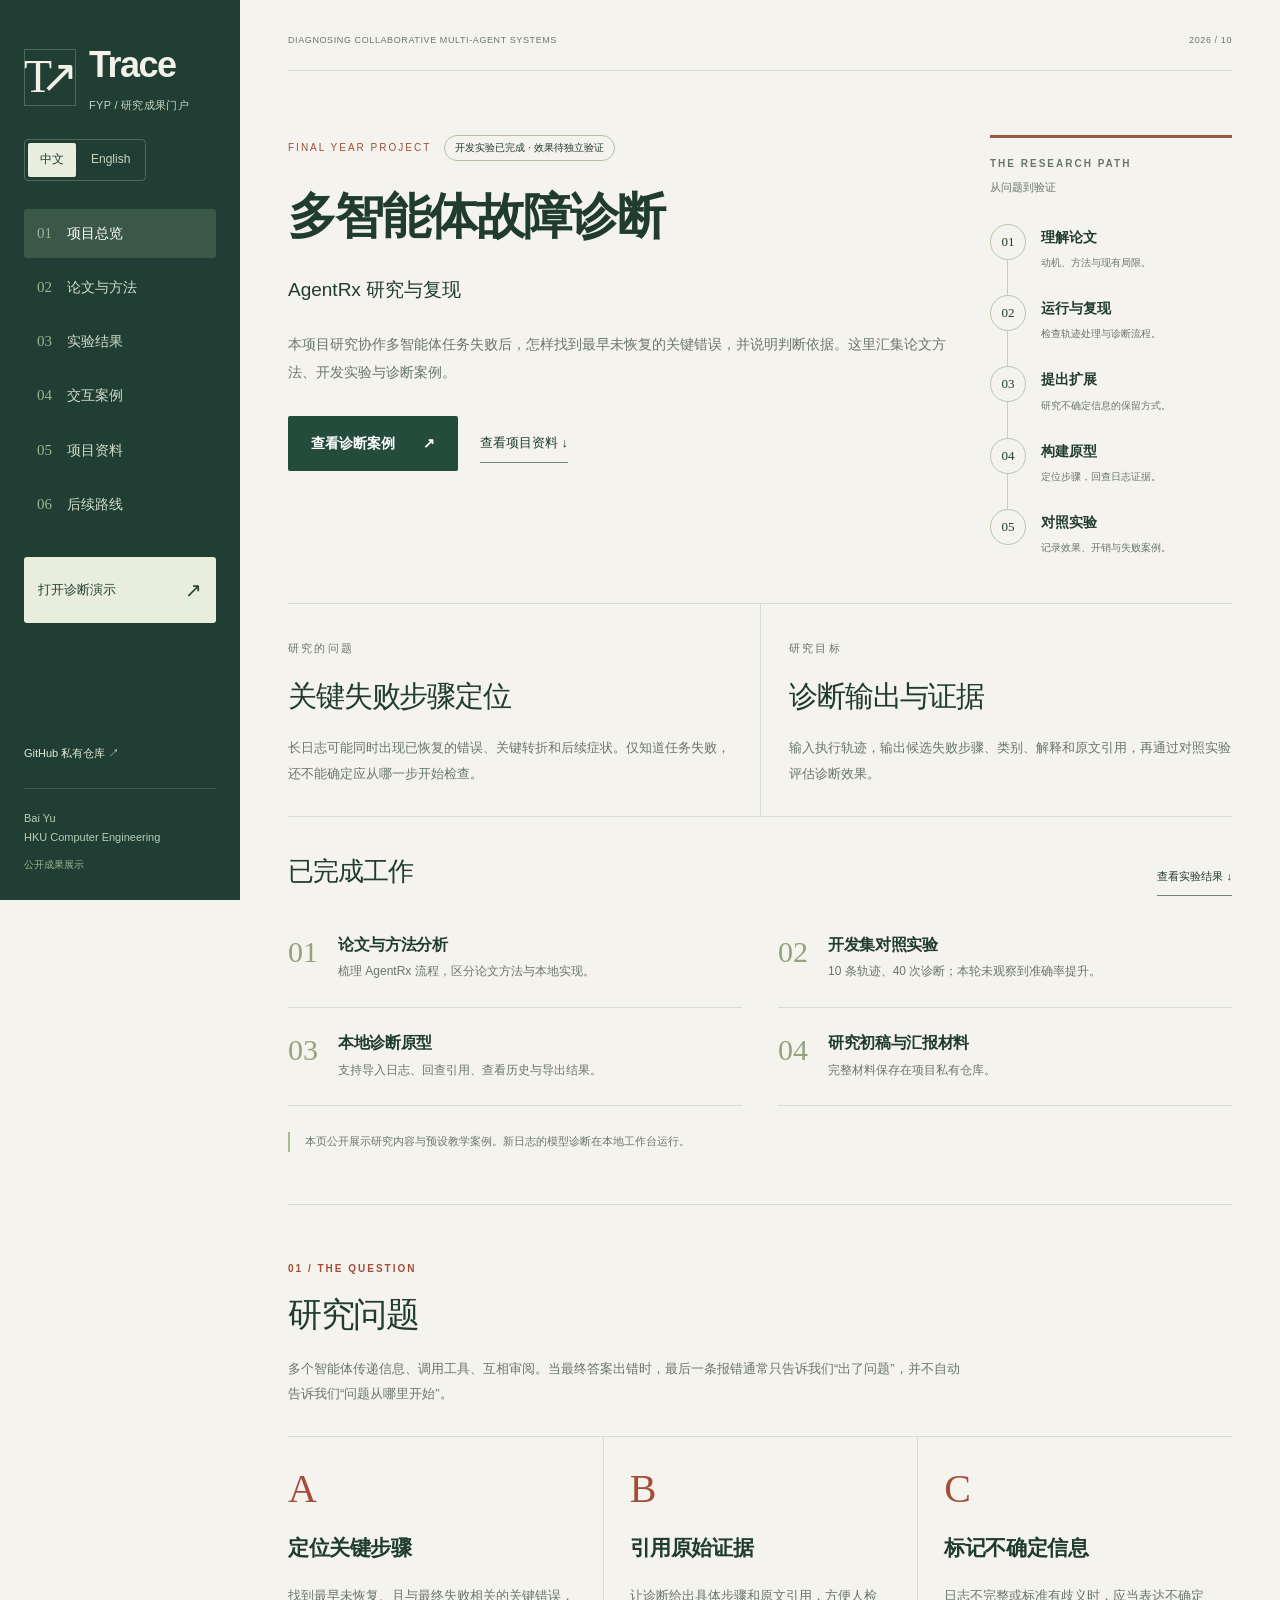
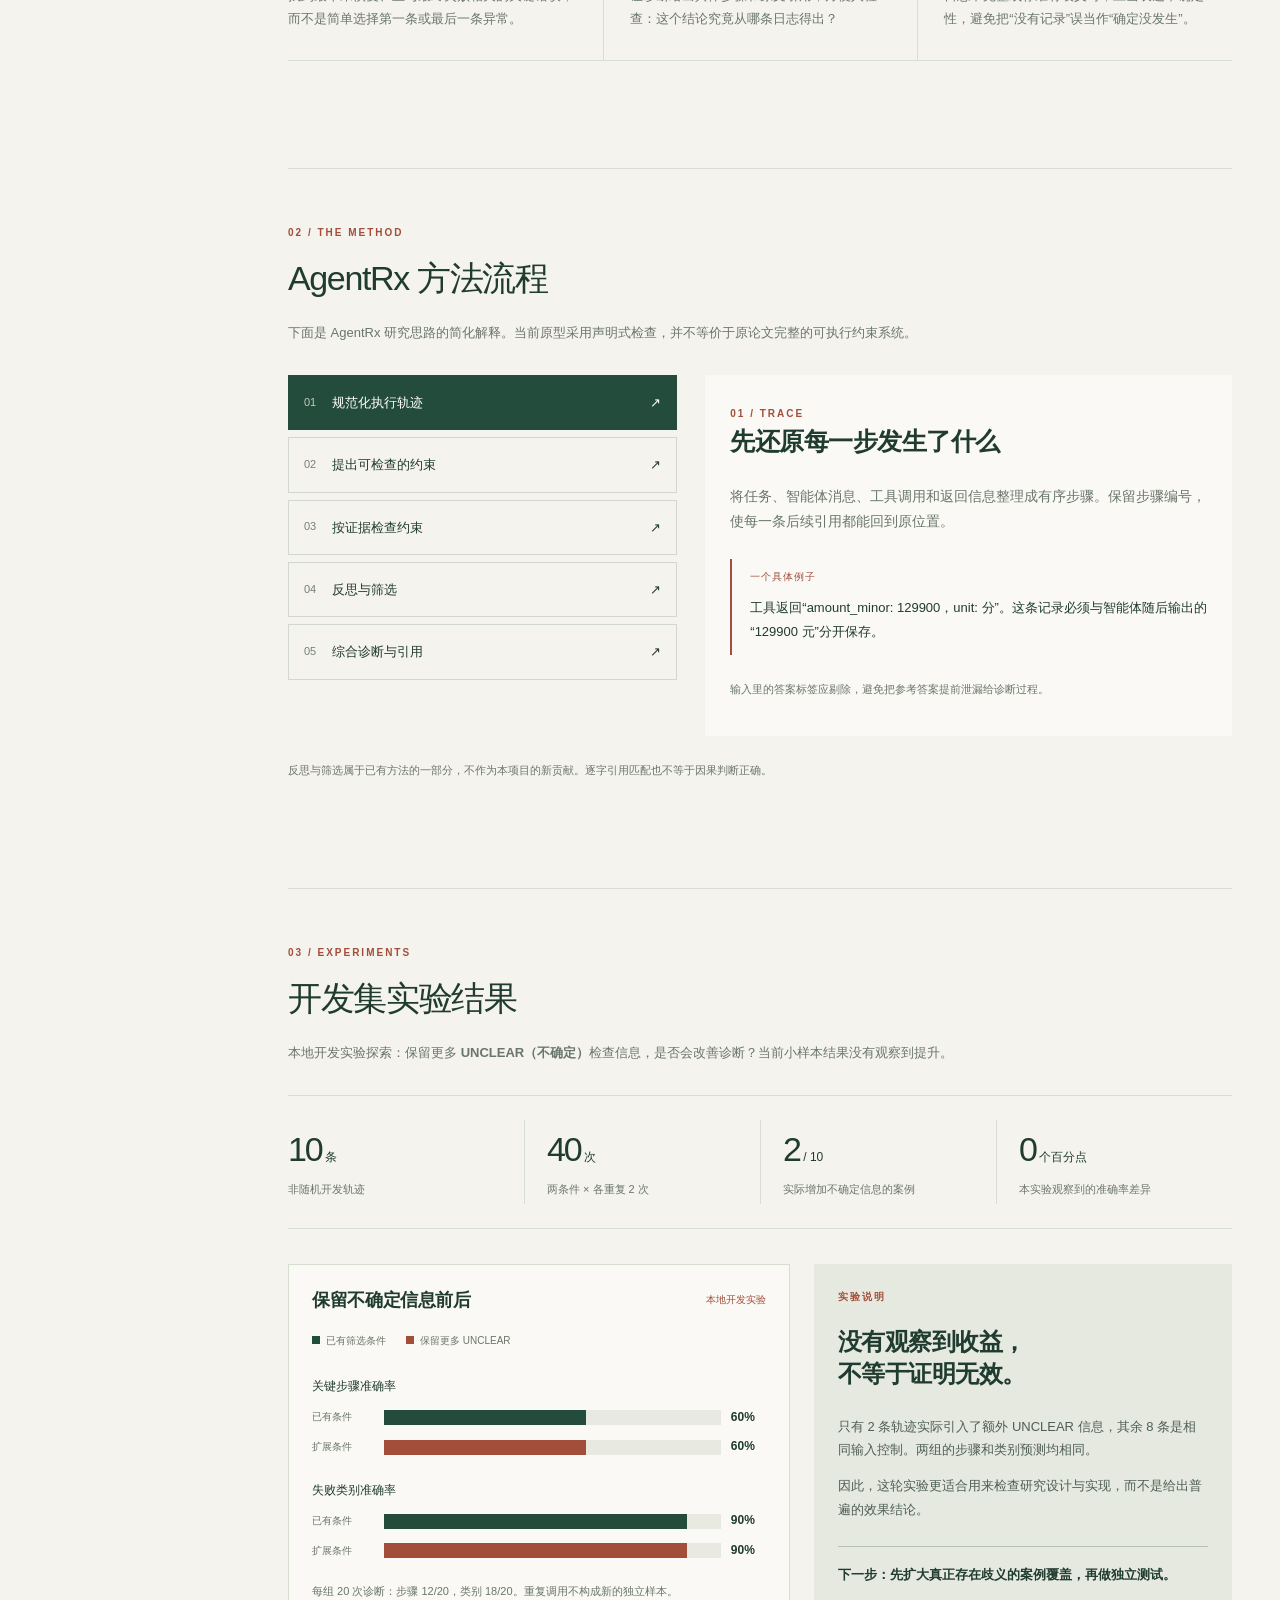
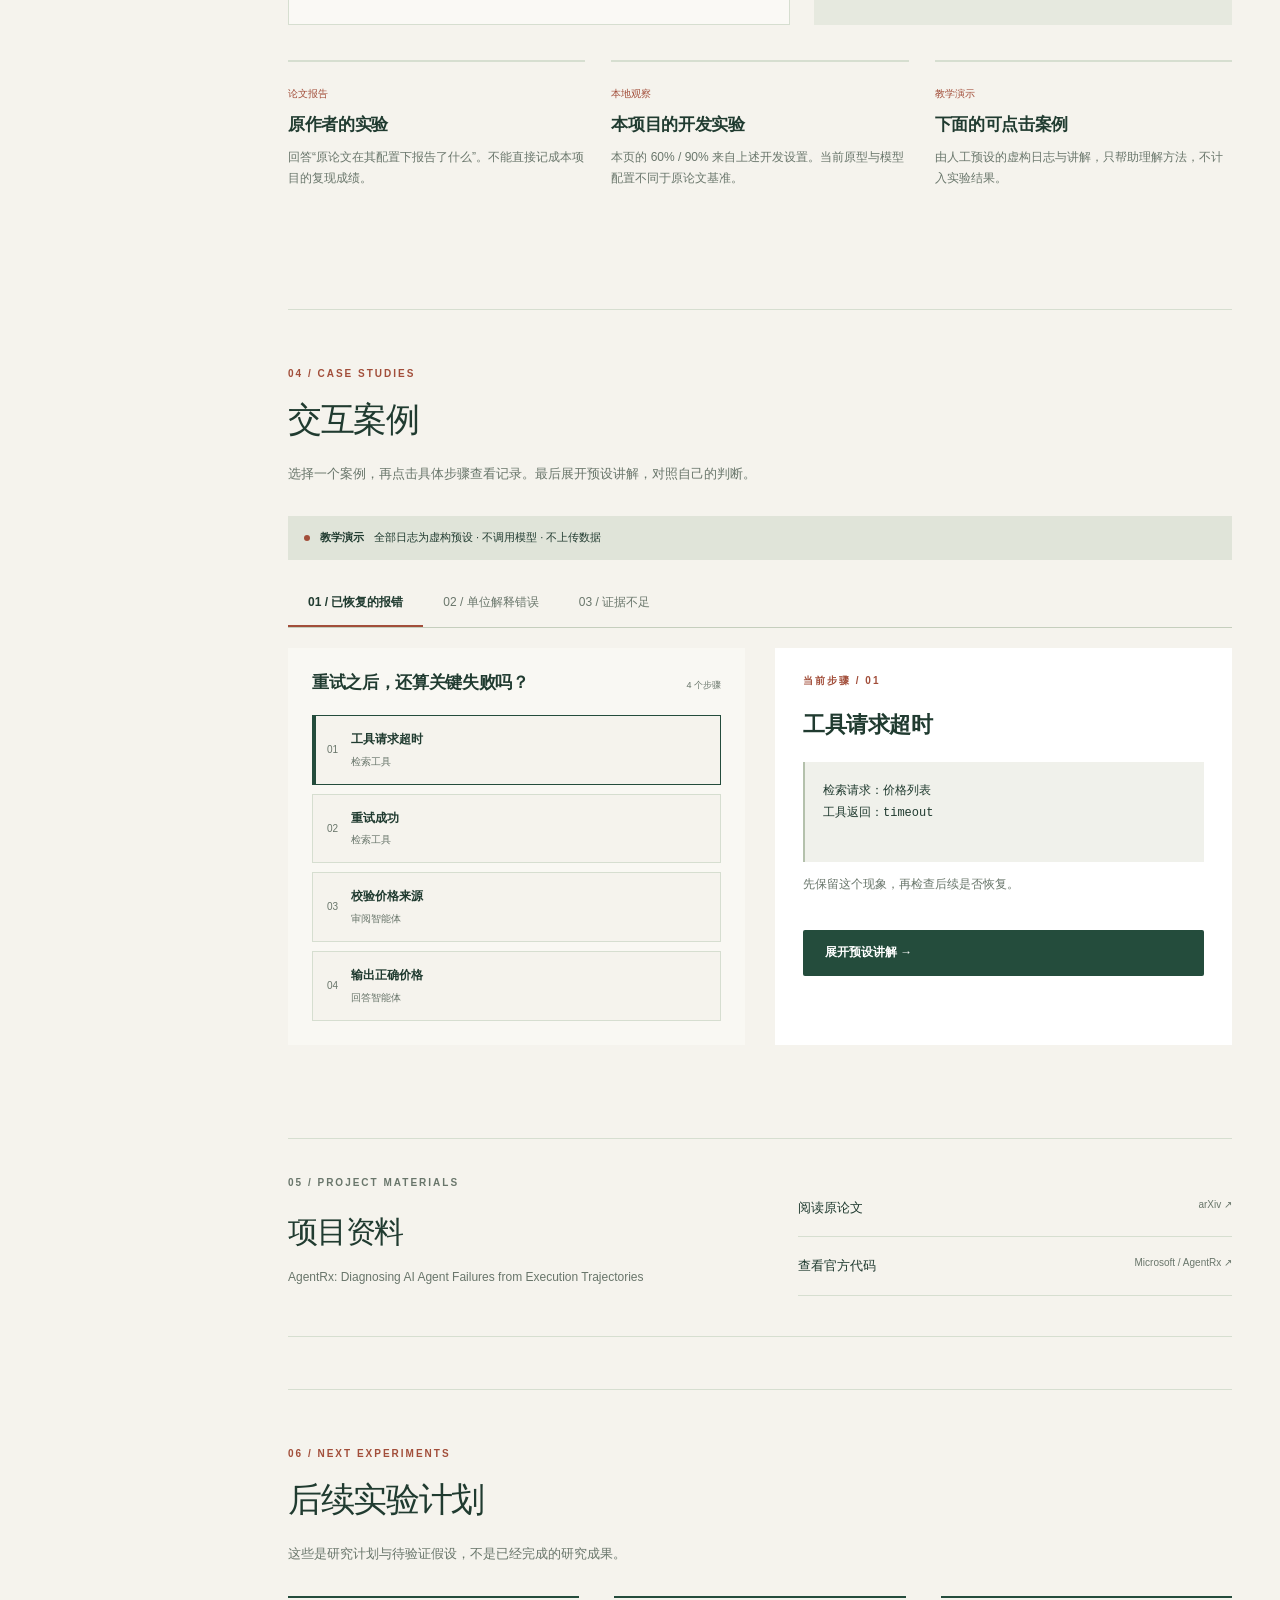
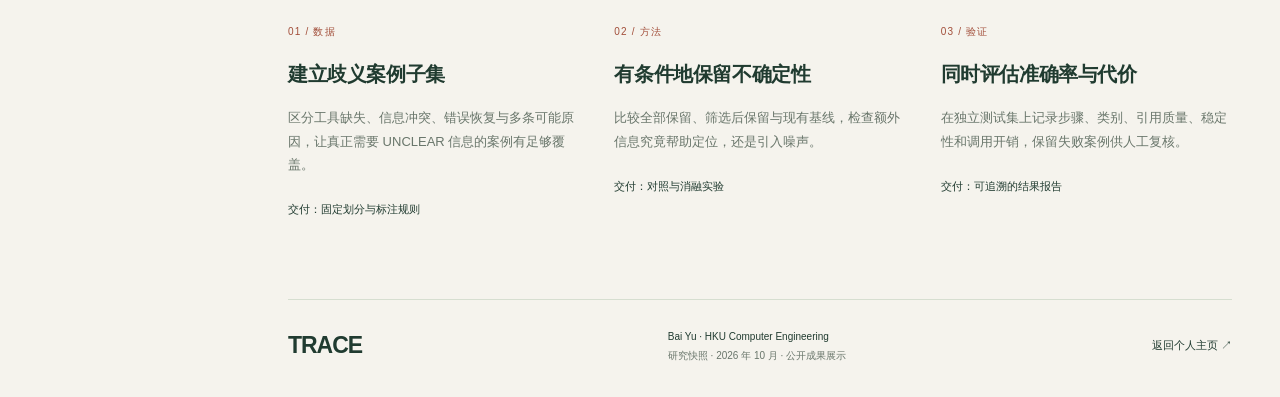
==== commit 6398f6a7: "Add complete Chinese and English switching to Trace research portal" ====
--- a/fyp-agentrx-diagnosis-studio/index.html
+++ b/fyp-agentrx-diagnosis-studio/index.html
@@ -4,65 +4,66 @@
   <meta charset="utf-8"><meta name="viewport" content="width=device-width, initial-scale=1">
   <meta name="description" content="Bai Yu 的多智能体故障诊断 FYP：AgentRx 方法、开发实验与可交互的证据分析案例。">
   <meta name="theme-color" content="#203e33"><title>TRACE · 多智能体故障诊断 | Bai Yu FYP</title>
-  <link rel="stylesheet" href="./style.css"><link rel="stylesheet" href="./portal.css"><script src="./app.js" defer></script>
+  <link rel="stylesheet" href="./style.css"><link rel="stylesheet" href="./portal.css?v=20261017-bilingual"><script src="./translations.js?v=20261017-bilingual" defer></script><script src="./case-translations.js?v=20261017-bilingual" defer></script><script src="./app.js?v=20261017-bilingual" defer></script>
 </head>
 <body>
-<a class="skip" href="#overview">跳到项目内容</a>
+<a data-i18n="nav.skip" class="skip" href="#overview">跳到项目内容</a>
 <aside class="sidebar">
-  <a class="portal-brand" href="#overview"><span class="brand-mark" aria-hidden="true">T↗</span><span>Trace<small>FYP / 研究成果门户</small></span></a>
-  <nav class="primary-nav" aria-label="项目章节">
-    <a class="active" href="#overview" aria-current="location"><span>01</span>项目总览</a>
-    <a href="#method"><span>02</span>论文与方法</a>
-    <a href="#results"><span>03</span>实验结果</a>
-    <a href="#demo"><span>04</span>交互案例</a>
-    <a href="#library"><span>05</span>项目资料</a>
-    <a href="#next"><span>06</span>后续路线</a>
+  <a class="portal-brand" href="#overview"><span class="brand-mark" aria-hidden="true">T↗</span><span>Trace<small data-i18n="brand.subtitle">FYP / 研究成果门户</small></span></a>
+  <div class="language-switch" role="group" aria-label="语言" data-i18n-aria-label="language.group"><button type="button" data-language="zh" lang="zh-Hans" aria-pressed="true">中文</button><button type="button" data-language="en" lang="en" aria-pressed="false">English</button></div>
+  <nav class="primary-nav" aria-label="项目章节" data-i18n-aria-label="nav.group">
+    <a data-i18n="nav.overview" class="active" href="#overview" aria-current="location"><span>01</span>项目总览</a>
+    <a data-i18n="nav.method" href="#method"><span>02</span>论文与方法</a>
+    <a data-i18n="nav.results" href="#results"><span>03</span>实验结果</a>
+    <a data-i18n="nav.demo" href="#demo"><span>04</span>交互案例</a>
+    <a data-i18n="nav.library" href="#library"><span>05</span>项目资料</a>
+    <a data-i18n="nav.next" href="#next"><span>06</span>后续路线</a>
   </nav>
-  <a class="studio-link" href="#demo">打开诊断演示 <span aria-hidden="true">↗</span></a>
-  <div class="sidebar-footer"><a href="https://github.com/baiyu-ce/fyp-agentrx-diagnosis-studio" target="_blank" rel="noopener noreferrer">GitHub 私有仓库 ↗</a><p>Bai Yu<br>HKU Computer Engineering</p><span>公开成果展示</span></div>
+  <a data-i18n="nav.studio" class="studio-link" href="#demo">打开诊断演示 <span aria-hidden="true">↗</span></a>
+  <div class="sidebar-footer"><a data-i18n="nav.repository" href="https://github.com/baiyu-ce/fyp-agentrx-diagnosis-studio" target="_blank" rel="noopener noreferrer">GitHub 私有仓库 ↗</a><p>Bai Yu<br>HKU Computer Engineering</p><span data-i18n="nav.public">公开成果展示</span></div>
 </aside>
 <main id="main" class="portal-main">
   <div class="topline"><span>DIAGNOSING COLLABORATIVE MULTI-AGENT SYSTEMS</span><span>2026 / 10</span></div>
   <section id="overview" class="overview" aria-labelledby="hero-title">
     <div class="portal-hero">
       <div class="portal-intro">
-        <div class="hero-label"><span class="eyebrow">FINAL YEAR PROJECT</span><span class="status-pill">开发实验已完成 · 效果待独立验证</span></div>
-        <h1 id="hero-title">多智能体故障诊断</h1>
-        <p class="hero-subtitle">AgentRx 研究与复现</p>
-        <p class="hero-summary">本项目研究协作多智能体任务失败后，怎样找到最早未恢复的关键错误，并说明判断依据。这里汇集论文方法、开发实验与诊断案例。</p>
-        <div class="hero-actions"><a class="button green" href="#demo">查看诊断案例 <span aria-hidden="true">↗</span></a><a class="text-link" href="#library">查看项目资料 ↓</a></div>
+        <div class="hero-label"><span class="eyebrow">FINAL YEAR PROJECT</span><span data-i18n="overview.status" class="status-pill">开发实验已完成 · 效果待独立验证</span></div>
+        <h1 data-i18n="overview.title" id="hero-title">多智能体故障诊断</h1>
+        <p data-i18n="overview.subtitle" class="hero-subtitle">AgentRx 研究与复现</p>
+        <p data-i18n="overview.summary" class="hero-summary">本项目研究协作多智能体任务失败后，怎样找到最早未恢复的关键错误，并说明判断依据。这里汇集论文方法、开发实验与诊断案例。</p>
+        <div class="hero-actions"><a data-i18n="overview.cases" class="button green" href="#demo">查看诊断案例 <span aria-hidden="true">↗</span></a><a data-i18n="overview.materials" class="text-link" href="#library">查看项目资料 ↓</a></div>
       </div>
-      <aside class="research-path" aria-label="项目研究路径"><div class="path-heading"><span class="eyebrow">THE RESEARCH PATH</span><span>从问题到验证</span></div><ol>
-        <li><span>01</span><div><strong>理解论文</strong><small>动机、方法与现有局限。</small></div></li>
-        <li><span>02</span><div><strong>运行与复现</strong><small>检查轨迹处理与诊断流程。</small></div></li>
-        <li><span>03</span><div><strong>提出扩展</strong><small>研究不确定信息的保留方式。</small></div></li>
-        <li><span>04</span><div><strong>构建原型</strong><small>定位步骤，回查日志证据。</small></div></li>
-        <li><span>05</span><div><strong>对照实验</strong><small>记录效果、开销与失败案例。</small></div></li>
+      <aside class="research-path" aria-label="项目研究路径" data-i18n-aria-label="path.group"><div class="path-heading"><span class="eyebrow">THE RESEARCH PATH</span><span data-i18n="path.subtitle">从问题到验证</span></div><ol>
+        <li><span>01</span><div><strong data-i18n="path.paper.title">理解论文</strong><small data-i18n="path.paper.body">动机、方法与现有局限。</small></div></li>
+        <li><span>02</span><div><strong data-i18n="path.reproduce.title">运行与复现</strong><small data-i18n="path.reproduce.body">检查轨迹处理与诊断流程。</small></div></li>
+        <li><span>03</span><div><strong data-i18n="path.extension.title">提出扩展</strong><small data-i18n="path.extension.body">研究不确定信息的保留方式。</small></div></li>
+        <li><span>04</span><div><strong data-i18n="path.prototype.title">构建原型</strong><small data-i18n="path.prototype.body">定位步骤，回查日志证据。</small></div></li>
+        <li><span>05</span><div><strong data-i18n="path.experiment.title">对照实验</strong><small data-i18n="path.experiment.body">记录效果、开销与失败案例。</small></div></li>
       </ol></aside>
     </div>
-    <div class="overview-questions"><article><span class="eyebrow">研究的问题</span><h2>关键失败步骤定位</h2><p>长日志可能同时出现已恢复的错误、关键转折和后续症状。仅知道任务失败，还不能确定应从哪一步开始检查。</p></article><article><span class="eyebrow">研究目标</span><h2>诊断输出与证据</h2><p>输入执行轨迹，输出候选失败步骤、类别、解释和原文引用，再通过对照实验评估诊断效果。</p></article></div>
-    <div class="completed-heading"><h2>已完成工作</h2><a class="text-link" href="#results">查看实验结果 ↓</a></div>
+    <div class="overview-questions"><article><span data-i18n="overview.question.label" class="eyebrow">研究的问题</span><h2 data-i18n="overview.question.title">关键失败步骤定位</h2><p data-i18n="overview.question.body">长日志可能同时出现已恢复的错误、关键转折和后续症状。仅知道任务失败，还不能确定应从哪一步开始检查。</p></article><article><span data-i18n="overview.goal.label" class="eyebrow">研究目标</span><h2 data-i18n="overview.goal.title">诊断输出与证据</h2><p data-i18n="overview.goal.body">输入执行轨迹，输出候选失败步骤、类别、解释和原文引用，再通过对照实验评估诊断效果。</p></article></div>
+    <div class="completed-heading"><h2 data-i18n="completed.title">已完成工作</h2><a data-i18n="completed.results" class="text-link" href="#results">查看实验结果 ↓</a></div>
     <div class="completed-list">
-      <article><span>01</span><div><h3>论文与方法分析</h3><p>梳理 AgentRx 流程，区分论文方法与本地实现。</p></div></article>
-      <article><span>02</span><div><h3>开发集对照实验</h3><p>10 条轨迹、40 次诊断；本轮未观察到准确率提升。</p></div></article>
-      <article><span>03</span><div><h3>本地诊断原型</h3><p>支持导入日志、回查引用、查看历史与导出结果。</p></div></article>
-      <article><span>04</span><div><h3>研究初稿与汇报材料</h3><p>完整材料保存在项目私有仓库。</p></div></article>
+      <article><span>01</span><div><h3 data-i18n="completed.paper.title">论文与方法分析</h3><p data-i18n="completed.paper.body">梳理 AgentRx 流程，区分论文方法与本地实现。</p></div></article>
+      <article><span>02</span><div><h3 data-i18n="completed.experiments.title">开发集对照实验</h3><p data-i18n="completed.experiments.body">10 条轨迹、40 次诊断；本轮未观察到准确率提升。</p></div></article>
+      <article><span>03</span><div><h3 data-i18n="completed.prototype.title">本地诊断原型</h3><p data-i18n="completed.prototype.body">支持导入日志、回查引用、查看历史与导出结果。</p></div></article>
+      <article><span>04</span><div><h3 data-i18n="completed.materials.title">研究初稿与汇报材料</h3><p data-i18n="completed.materials.body">完整材料保存在项目私有仓库。</p></div></article>
     </div>
-    <p class="overview-note">本页公开展示研究内容与预设教学案例。新日志的模型诊断在本地工作台运行。</p>
+    <p data-i18n="overview.note" class="overview-note">本页公开展示研究内容与预设教学案例。新日志的模型诊断在本地工作台运行。</p>
   </section>
 
-<section id="question" class="section"><div class="section-head"><p class="eyebrow">01 / THE QUESTION</p><h2>研究问题</h2><p>多个智能体传递信息、调用工具、互相审阅。当最终答案出错时，最后一条报错通常只告诉我们“出了问题”，并不自动告诉我们“问题从哪里开始”。</p></div><div class="question-grid"><article><span class="card-no">A</span><h3>定位关键步骤</h3><p>找到最早未恢复、且与最终失败相关的关键错误，而不是简单选择第一条或最后一条异常。</p></article><article><span class="card-no">B</span><h3>引用原始证据</h3><p>让诊断给出具体步骤和原文引用，方便人检查：这个结论究竟从哪条日志得出？</p></article><article><span class="card-no">C</span><h3>标记不确定信息</h3><p>日志不完整或标准有歧义时，应当表达不确定性，避免把“没有记录”误当作“确定没发生”。</p></article></div></section>
+<section id="question" class="section"><div class="section-head"><p class="eyebrow">01 / THE QUESTION</p><h2 data-i18n="question.title">研究问题</h2><p data-i18n="question.intro">多个智能体传递信息、调用工具、互相审阅。当最终答案出错时，最后一条报错通常只告诉我们“出了问题”，并不自动告诉我们“问题从哪里开始”。</p></div><div class="question-grid"><article><span class="card-no">A</span><h3 data-i18n="question.locate.title">定位关键步骤</h3><p data-i18n="question.locate.body">找到最早未恢复、且与最终失败相关的关键错误，而不是简单选择第一条或最后一条异常。</p></article><article><span class="card-no">B</span><h3 data-i18n="question.evidence.title">引用原始证据</h3><p data-i18n="question.evidence.body">让诊断给出具体步骤和原文引用，方便人检查：这个结论究竟从哪条日志得出？</p></article><article><span class="card-no">C</span><h3 data-i18n="question.uncertainty.title">标记不确定信息</h3><p data-i18n="question.uncertainty.body">日志不完整或标准有歧义时，应当表达不确定性，避免把“没有记录”误当作“确定没发生”。</p></article></div></section>
 
-<section id="method" class="section method-section"><div class="section-head"><p class="eyebrow">02 / THE METHOD</p><h2>AgentRx 方法流程</h2><p>下面是 AgentRx 研究思路的简化解释。当前原型采用声明式检查，并不等价于原论文完整的可执行约束系统。</p></div><div class="method-layout"><div class="method-steps" role="group" aria-label="选择方法阶段"><button class="method-step active" data-method="0" aria-pressed="true"><span>01</span>规范化执行轨迹 <b>↗</b></button><button class="method-step" data-method="1" aria-pressed="false"><span>02</span>提出可检查的约束 <b>↗</b></button><button class="method-step" data-method="2" aria-pressed="false"><span>03</span>按证据检查约束 <b>↗</b></button><button class="method-step" data-method="3" aria-pressed="false"><span>04</span>反思与筛选 <b>↗</b></button><button class="method-step" data-method="4" aria-pressed="false"><span>05</span>综合诊断与引用 <b>↗</b></button></div><article class="method-detail" aria-live="polite"><span id="method-label" class="eyebrow">01 / TRACE</span><h3 id="method-title">先还原每一步发生了什么</h3><p id="method-body">将任务、智能体消息、工具调用和返回信息整理成有序步骤。保留步骤编号，使每一条后续引用都能回到原位置。</p><div class="example"><span>一个具体例子</span><p id="method-example">工具返回“amount_minor: 129900，unit: 分”。这条记录必须与智能体随后输出的“129900 元”分开保存。</p></div><p id="method-limit" class="small-note">输入里的答案标签应剔除，避免把参考答案提前泄漏给诊断过程。</p></article></div><p class="section-note">反思与筛选属于已有方法的一部分，不作为本项目的新贡献。逐字引用匹配也不等于因果判断正确。</p></section>
+<section id="method" class="section method-section"><div class="section-head"><p class="eyebrow">02 / THE METHOD</p><h2 data-i18n="method.title">AgentRx 方法流程</h2><p data-i18n="method.intro">下面是 AgentRx 研究思路的简化解释。当前原型采用声明式检查，并不等价于原论文完整的可执行约束系统。</p></div><div class="method-layout"><div class="method-steps" role="group" aria-label="选择方法阶段" data-i18n-aria-label="method.group"><button data-i18n="method.step.0" class="method-step active" data-method="0" aria-pressed="true"><span>01</span>规范化执行轨迹 <b>↗</b></button><button data-i18n="method.step.1" class="method-step" data-method="1" aria-pressed="false"><span>02</span>提出可检查的约束 <b>↗</b></button><button data-i18n="method.step.2" class="method-step" data-method="2" aria-pressed="false"><span>03</span>按证据检查约束 <b>↗</b></button><button data-i18n="method.step.3" class="method-step" data-method="3" aria-pressed="false"><span>04</span>反思与筛选 <b>↗</b></button><button data-i18n="method.step.4" class="method-step" data-method="4" aria-pressed="false"><span>05</span>综合诊断与引用 <b>↗</b></button></div><article class="method-detail" aria-live="polite"><span id="method-label" class="eyebrow">01 / TRACE</span><h3 id="method-title">先还原每一步发生了什么</h3><p id="method-body">将任务、智能体消息、工具调用和返回信息整理成有序步骤。保留步骤编号，使每一条后续引用都能回到原位置。</p><div class="example"><span data-i18n="method.example">一个具体例子</span><p id="method-example">工具返回“amount_minor: 129900，unit: 分”。这条记录必须与智能体随后输出的“129900 元”分开保存。</p></div><p id="method-limit" class="small-note">输入里的答案标签应剔除，避免把参考答案提前泄漏给诊断过程。</p></article></div><p data-i18n="method.note" class="section-note">反思与筛选属于已有方法的一部分，不作为本项目的新贡献。逐字引用匹配也不等于因果判断正确。</p></section>
 
-<section id="results" class="section"><div class="section-head"><p class="eyebrow">03 / EXPERIMENTS</p><h2>开发集实验结果</h2><p>本地开发实验探索：保留更多 <strong>UNCLEAR（不确定）</strong>检查信息，是否会改善诊断？当前小样本结果没有观察到提升。</p></div><div class="stat-strip"><div><strong>10<span> 条</span></strong><p>非随机开发轨迹</p></div><div><strong>40<span> 次</span></strong><p>两条件 × 各重复 2 次</p></div><div><strong>2<span> / 10</span></strong><p>实际增加不确定信息的案例</p></div><div><strong>0<span> 个百分点</span></strong><p>本实验观察到的准确率差异</p></div></div><div class="results-layout"><article class="chart-card"><div class="chart-title"><h3>保留不确定信息前后</h3><span>本地开发实验</span></div><div class="legend"><span><i class="base"></i>已有筛选条件</span><span><i class="extended"></i>保留更多 UNCLEAR</span></div><div class="metric"><h4>关键步骤准确率</h4><div class="bar-row"><span>已有条件</span><div class="bar-track"><div class="bar base" style="width:60%"></div></div><b>60%</b></div><div class="bar-row"><span>扩展条件</span><div class="bar-track"><div class="bar extended" style="width:60%"></div></div><b>60%</b></div></div><div class="metric"><h4>失败类别准确率</h4><div class="bar-row"><span>已有条件</span><div class="bar-track"><div class="bar base" style="width:90%"></div></div><b>90%</b></div><div class="bar-row"><span>扩展条件</span><div class="bar-track"><div class="bar extended" style="width:90%"></div></div><b>90%</b></div></div><p class="caption">每组 20 次诊断：步骤 12/20，类别 18/20。重复调用不构成新的独立样本。</p></article><aside class="finding"><p class="eyebrow">实验说明</p><h3>没有观察到收益，<br>不等于证明无效。</h3><p>只有 2 条轨迹实际引入了额外 UNCLEAR 信息，其余 8 条是相同输入控制。两组的步骤和类别预测均相同。</p><p>因此，这轮实验更适合用来检查研究设计与实现，而不是给出普遍的效果结论。</p><div class="finding-rule">下一步：先扩大真正存在歧义的案例覆盖，再做独立测试。</div></aside></div><div class="evidence-grid"><article><span class="evidence-type">论文报告</span><h3>原作者的实验</h3><p>回答“原论文在其配置下报告了什么”。不能直接记成本项目的复现成绩。</p></article><article><span class="evidence-type">本地观察</span><h3>本项目的开发实验</h3><p>本页的 60% / 90% 来自上述开发设置。当前原型与模型配置不同于原论文基准。</p></article><article><span class="evidence-type">教学演示</span><h3>下面的可点击案例</h3><p>由人工预设的虚构日志与讲解，只帮助理解方法，不计入实验结果。</p></article></div></section>
+<section id="results" class="section"><div class="section-head"><p class="eyebrow">03 / EXPERIMENTS</p><h2 data-i18n="results.title">开发集实验结果</h2><p data-i18n="results.intro">本地开发实验探索：保留更多 <strong>UNCLEAR（不确定）</strong>检查信息，是否会改善诊断？当前小样本结果没有观察到提升。</p></div><div class="stat-strip"><div><strong data-i18n="results.traces.value">10<span> 条</span></strong><p data-i18n="results.traces.label">非随机开发轨迹</p></div><div><strong data-i18n="results.runs.value">40<span> 次</span></strong><p data-i18n="results.runs.label">两条件 × 各重复 2 次</p></div><div><strong>2<span> / 10</span></strong><p data-i18n="results.changed.label">实际增加不确定信息的案例</p></div><div><strong data-i18n="results.difference.value">0<span> 个百分点</span></strong><p data-i18n="results.difference.label">本实验观察到的准确率差异</p></div></div><div class="results-layout"><article class="chart-card"><div class="chart-title"><h3 data-i18n="chart.title">保留不确定信息前后</h3><span data-i18n="chart.subtitle">本地开发实验</span></div><div class="legend"><span data-i18n="chart.legend.base"><i class="base"></i>已有筛选条件</span><span data-i18n="chart.legend.extended"><i class="extended"></i>保留更多 UNCLEAR</span></div><div class="metric"><h4 data-i18n="chart.step">关键步骤准确率</h4><div class="bar-row"><span data-i18n="chart.base">已有条件</span><div class="bar-track"><div class="bar base" style="width:60%"></div></div><b>60%</b></div><div class="bar-row"><span data-i18n="chart.extended">扩展条件</span><div class="bar-track"><div class="bar extended" style="width:60%"></div></div><b>60%</b></div></div><div class="metric"><h4 data-i18n="chart.category">失败类别准确率</h4><div class="bar-row"><span data-i18n="chart.base">已有条件</span><div class="bar-track"><div class="bar base" style="width:90%"></div></div><b>90%</b></div><div class="bar-row"><span data-i18n="chart.extended">扩展条件</span><div class="bar-track"><div class="bar extended" style="width:90%"></div></div><b>90%</b></div></div><p data-i18n="chart.caption" class="caption">每组 20 次诊断：步骤 12/20，类别 18/20。重复调用不构成新的独立样本。</p></article><aside class="finding"><p data-i18n="finding.label" class="eyebrow">实验说明</p><h3 data-i18n="finding.title">没有观察到收益，<br>不等于证明无效。</h3><p data-i18n="finding.changed">只有 2 条轨迹实际引入了额外 UNCLEAR 信息，其余 8 条是相同输入控制。两组的步骤和类别预测均相同。</p><p data-i18n="finding.interpretation">因此，这轮实验更适合用来检查研究设计与实现，而不是给出普遍的效果结论。</p><div data-i18n="finding.next" class="finding-rule">下一步：先扩大真正存在歧义的案例覆盖，再做独立测试。</div></aside></div><div class="evidence-grid"><article><span data-i18n="evidence.paper.label" class="evidence-type">论文报告</span><h3 data-i18n="evidence.paper.title">原作者的实验</h3><p data-i18n="evidence.paper.body">回答“原论文在其配置下报告了什么”。不能直接记成本项目的复现成绩。</p></article><article><span data-i18n="evidence.local.label" class="evidence-type">本地观察</span><h3 data-i18n="evidence.local.title">本项目的开发实验</h3><p data-i18n="evidence.local.body">本页的 60% / 90% 来自上述开发设置。当前原型与模型配置不同于原论文基准。</p></article><article><span data-i18n="evidence.demo.label" class="evidence-type">教学演示</span><h3 data-i18n="evidence.demo.title">下面的可点击案例</h3><p data-i18n="evidence.demo.body">由人工预设的虚构日志与讲解，只帮助理解方法，不计入实验结果。</p></article></div></section>
 
-<section id="demo" class="section demo-section"><div class="section-head"><p class="eyebrow">04 / CASE STUDIES</p><h2>交互案例</h2><p>选择一个案例，再点击具体步骤查看记录。最后展开预设讲解，对照自己的判断。</p></div><div class="demo-notice"><span class="status-dot"></span><strong>教学演示</strong><span>全部日志为虚构预设 · 不调用模型 · 不上传数据</span></div><div class="case-tabs" role="group" aria-label="选择教学案例"><button class="case-tab active" data-case="0" aria-pressed="true">01 / 已恢复的报错</button><button class="case-tab" data-case="1" aria-pressed="false">02 / 单位解释错误</button><button class="case-tab" data-case="2" aria-pressed="false">03 / 证据不足</button></div><div class="demo-grid"><div class="trace-list"><div class="demo-title"><h3 id="case-title">重试之后，还算关键失败吗？</h3><span id="case-count">4 STEPS</span></div><ol id="trace-steps"></ol></div><article class="inspection"><p class="eyebrow" id="selected-label">SELECTED STEP / 01</p><h3 id="selected-title">工具请求超时</h3><pre id="selected-log">工具返回：timeout</pre><p id="selected-hint" class="inspection-hint">先保留这个现象，再检查后续是否恢复。</p><button id="explain-button" class="button green" type="button">展开预设讲解 <span aria-hidden="true">→</span></button><div id="case-explanation" class="explanation" hidden aria-live="polite"></div></article></div><noscript><p class="no-script">互动案例需要浏览器启用 JavaScript；上方方法与实验结果仍可直接阅读。</p></noscript></section>
+<section id="demo" class="section demo-section"><div class="section-head"><p class="eyebrow">04 / CASE STUDIES</p><h2 data-i18n="demo.title">交互案例</h2><p data-i18n="demo.intro">选择一个案例，再点击具体步骤查看记录。最后展开预设讲解，对照自己的判断。</p></div><div class="demo-notice"><span class="status-dot"></span><strong data-i18n="demo.notice.label">教学演示</strong><span data-i18n="demo.notice.body">全部日志为虚构预设 · 不调用模型 · 不上传数据</span></div><div class="case-tabs" role="group" aria-label="选择教学案例" data-i18n-aria-label="demo.group"><button data-i18n="demo.tab.0" class="case-tab active" data-case="0" aria-pressed="true">01 / 已恢复的报错</button><button data-i18n="demo.tab.1" class="case-tab" data-case="1" aria-pressed="false">02 / 单位解释错误</button><button data-i18n="demo.tab.2" class="case-tab" data-case="2" aria-pressed="false">03 / 证据不足</button></div><div class="demo-grid"><div class="trace-list"><div class="demo-title"><h3 id="case-title">重试之后，还算关键失败吗？</h3><span id="case-count">4 STEPS</span></div><ol id="trace-steps"></ol></div><article class="inspection"><p class="eyebrow" id="selected-label">SELECTED STEP / 01</p><h3 id="selected-title">工具请求超时</h3><pre id="selected-log">工具返回：timeout</pre><p id="selected-hint" class="inspection-hint">先保留这个现象，再检查后续是否恢复。</p><button id="explain-button" class="button green" type="button">展开预设讲解 <span aria-hidden="true">→</span></button><div id="case-explanation" class="explanation" hidden aria-live="polite"></div></article></div><noscript><p data-i18n="demo.noScript" class="no-script">互动案例需要浏览器启用 JavaScript；上方方法与实验结果仍可直接阅读。</p></noscript></section>
 
-<section id="library" class="sources"><div><p class="eyebrow">05 / PROJECT MATERIALS</p><h2>项目资料</h2><p>AgentRx: Diagnosing AI Agent Failures from Execution Trajectories</p></div><div class="source-links"><a href="https://arxiv.org/abs/2602.02475v2" target="_blank" rel="noopener noreferrer">阅读原论文 <span>arXiv ↗</span></a><a href="https://github.com/microsoft/AgentRx" target="_blank" rel="noopener noreferrer">查看官方代码 <span>Microsoft / AgentRx ↗</span></a></div></section>
+<section id="library" class="sources"><div><p class="eyebrow">05 / PROJECT MATERIALS</p><h2 data-i18n="library.title">项目资料</h2><p>AgentRx: Diagnosing AI Agent Failures from Execution Trajectories</p></div><div class="source-links"><a data-i18n="library.paper" href="https://arxiv.org/abs/2602.02475v2" target="_blank" rel="noopener noreferrer">阅读原论文 <span>arXiv ↗</span></a><a data-i18n="library.code" href="https://github.com/microsoft/AgentRx" target="_blank" rel="noopener noreferrer">查看官方代码 <span>Microsoft / AgentRx ↗</span></a></div></section>
 
-<section id="next" class="section"><div class="section-head"><p class="eyebrow">06 / NEXT EXPERIMENTS</p><h2>后续实验计划</h2><p>这些是研究计划与待验证假设，不是已经完成的研究成果。</p></div><div class="roadmap"><article><span>01 / 数据</span><h3>建立歧义案例子集</h3><p>区分工具缺失、信息冲突、错误恢复与多条可能原因，让真正需要 UNCLEAR 信息的案例有足够覆盖。</p><b>交付：固定划分与标注规则</b></article><article><span>02 / 方法</span><h3>有条件地保留不确定性</h3><p>比较全部保留、筛选后保留与现有基线，检查额外信息究竟帮助定位，还是引入噪声。</p><b>交付：对照与消融实验</b></article><article><span>03 / 验证</span><h3>同时评估准确率与代价</h3><p>在独立测试集上记录步骤、类别、引用质量、稳定性和调用开销，保留失败案例供人工复核。</p><b>交付：可追溯的结果报告</b></article></div></section>
+<section id="next" class="section"><div class="section-head"><p class="eyebrow">06 / NEXT EXPERIMENTS</p><h2 data-i18n="next.title">后续实验计划</h2><p data-i18n="next.intro">这些是研究计划与待验证假设，不是已经完成的研究成果。</p></div><div class="roadmap"><article><span data-i18n="next.data.label">01 / 数据</span><h3 data-i18n="next.data.title">建立歧义案例子集</h3><p data-i18n="next.data.body">区分工具缺失、信息冲突、错误恢复与多条可能原因，让真正需要 UNCLEAR 信息的案例有足够覆盖。</p><b data-i18n="next.data.output">交付：固定划分与标注规则</b></article><article><span data-i18n="next.method.label">02 / 方法</span><h3 data-i18n="next.method.title">有条件地保留不确定性</h3><p data-i18n="next.method.body">比较全部保留、筛选后保留与现有基线，检查额外信息究竟帮助定位，还是引入噪声。</p><b data-i18n="next.method.output">交付：对照与消融实验</b></article><article><span data-i18n="next.evaluation.label">03 / 验证</span><h3 data-i18n="next.evaluation.title">同时评估准确率与代价</h3><p data-i18n="next.evaluation.body">在独立测试集上记录步骤、类别、引用质量、稳定性和调用开销，保留失败案例供人工复核。</p><b data-i18n="next.evaluation.output">交付：可追溯的结果报告</b></article></div></section>
 
-<footer><a class="brand" href="#">TRACE</a><p>Bai Yu · HKU Computer Engineering<br><span>研究快照 · 2026 年 10 月 · 公开成果展示</span></p><a href="https://baiyu-ce.github.io/">返回个人主页 ↗</a></footer>
+<footer><a class="brand" href="#">TRACE</a><p>Bai Yu · HKU Computer Engineering<br><span data-i18n="footer.snapshot">研究快照 · 2026 年 10 月 · 公开成果展示</span></p><a data-i18n="footer.home" href="https://baiyu-ce.github.io/">返回个人主页 ↗</a></footer>
 </main>
 </body></html>
--- a/fyp-agentrx-diagnosis-studio/portal.css
+++ b/fyp-agentrx-diagnosis-studio/portal.css
@@ -6,6 +6,14 @@
 .portal-brand{display:flex;align-items:center;gap:13px;color:inherit;font-size:36px;line-height:1.25;font-weight:600;letter-spacing:-1.5px}
 .brand-mark{border:1px solid #96af9760;width:52px;height:57px;display:flex;align-items:center;justify-content:center;font:46px/1 Georgia,serif;letter-spacing:-12px;padding-right:9px;flex-shrink:0}
 .portal-brand small{display:block;margin-top:12px;font-size:11px;font-weight:400;letter-spacing:.3px;color:#c7d5c3}
+.language-switch{display:flex;align-self:flex-start;gap:3px;margin-top:26px;padding:3px;border:1px solid #acc2aa55;border-radius:4px}
+.language-switch button{border:0;border-radius:2px;padding:7px 12px;min-height:34px;background:transparent;color:#c7d5c3;font:inherit;font-size:12px;line-height:1.4;cursor:pointer}
+.language-switch button[aria-pressed="true"]{background:#e8eddd;color:#203e33}
+.language-switch button:hover{color:#fff;background:#3a5748}
+.language-switch button[aria-pressed="true"]:hover{background:#e8eddd;color:#203e33}
+.language-switch button:focus-visible{outline:2px solid #fff;outline-offset:3px}
+.language-switch button:disabled{opacity:.45;cursor:default}
+.language-switch + .primary-nav{margin-top:28px}
 .primary-nav{display:flex;flex-direction:column;gap:5px;margin-top:62px}
 .primary-nav a{display:flex;align-items:center;gap:15px;color:#d2ddcc;padding:12px 13px;border-radius:3px;font-size:14px}
 .primary-nav a span{font:15px Georgia,serif;color:#9bb495}
@@ -90,3 +98,28 @@
  html{scroll-padding-top:15px}.sidebar{position:relative;width:auto;inset:auto;overflow:visible;display:grid;grid-template-columns:1fr auto;padding:20px;gap:19px 12px}.portal-brand{font-size:27px;gap:10px}.brand-mark{font-size:31px;width:34px;height:40px;letter-spacing:-8px;padding-right:5px}.portal-brand small{font-size:8px;margin-top:6px}.primary-nav{grid-column:1/-1;display:grid;grid-template-columns:repeat(3,1fr);gap:5px;margin:0}.primary-nav a{padding:8px 7px;font-size:11px;gap:8px;white-space:nowrap}.primary-nav a span{font-size:11px}.studio-link{grid-column:2;grid-row:1;align-self:center;margin:0;padding:9px 10px;font-size:10px;gap:12px}.studio-link span{font-size:16px}.sidebar-footer{display:none}.portal-main{margin-left:0;padding:21px 22px 0}.topline{font-size:7px;gap:18px;padding-bottom:17px}.topline>span:first-child{max-width:240px}.portal-hero{padding:30px 0;gap:31px}.hero-label{margin-bottom:20px;gap:12px}.hero-label .eyebrow{font-size:8px}.status-pill{font-size:8px;padding:3px 8px}.portal-intro h1{font-size:33px;letter-spacing:-1.5px;margin-bottom:18px}.hero-subtitle{font-size:16px;margin-bottom:15px}.hero-summary{font-size:12px}.hero-actions{margin-top:24px;gap:17px}.hero-actions .button{font-size:12px}.hero-actions .text-link{font-size:11px}.path-heading .eyebrow{font-size:8px}.path-heading>span:last-child{font-size:9px}.research-path ol{gap:7px}.research-path li>span{width:29px;height:29px;font-size:11px}.research-path li:not(:last-child):before{top:14px;left:33px}.research-path strong{font-size:10px}.research-path small{font-size:8px;line-height:1.7}.overview-questions{grid-template-columns:1fr}.overview-questions article,.overview-questions article+article{padding:25px 0;border-left:0}.overview-questions article+article{border-top:1px solid var(--line)}.overview-questions h2{font-size:25px;margin:13px 0}.overview-questions .eyebrow{font-size:9px}.completed-heading{margin-top:29px}.completed-heading h2{font-size:23px}.completed-heading .text-link{font-size:10px}.completed-list{grid-template-columns:1fr;gap:0}.completed-list article{padding:20px 0;gap:18px}.completed-list article>span{font-size:26px}.completed-list h3{font-size:14px}.completed-list p{font-size:11px}.overview-note{font-size:10px}.section{margin-top:30px;padding:32px 0}.section-head h2{font-size:27px}.section-head>p:last-child{font-size:12px}.method-steps{grid-template-columns:1fr}.method-step:last-child{grid-column:auto}.method-detail{padding:22px}.method-detail h3{font-size:23px}.chart-card{padding:21px 17px}.finding{padding:22px}.evidence-grid,.roadmap{gap:16px}.stat-strip>div:nth-child(3){padding-left:0}.sources{margin-top:28px;padding:30px 0;gap:12px}.sources h2{font-size:27px}.source-links>a{font-size:12px}.source-links span{font-size:9px}.portal-main>footer{flex-wrap:wrap;gap:15px}.portal-main>footer .brand{font-size:20px}.portal-main>footer p{font-size:9px}.portal-main>footer>a:last-child{font-size:10px}.skip{left:15px}
 }
 @media(prefers-reduced-motion:reduce){html{scroll-behavior:auto}}
+/* English copy needs natural wrapping instead of compressed lettering. */
+html[lang="en"] .portal-brand small{letter-spacing:0}
+html[lang="en"] .portal-intro h1{letter-spacing:-.035em;line-height:1.12}
+html[lang="en"] .hero-subtitle{line-height:1.5}
+html[lang="en"] .primary-nav a{line-height:1.4}
+html[lang="en"] .bar-row{grid-template-columns:80px minmax(0,1fr) 35px}
+html[lang="en"] .legend{flex-wrap:wrap;row-gap:8px}
+html[lang="en"] .chart-title{align-items:flex-start}
+html[lang="en"] .chart-title>span{flex-shrink:0;max-width:90px}
+@media(max-width:760px){
+ .language-switch{grid-column:2;grid-row:1;align-self:center;justify-self:end;margin:0}
+ .language-switch button{padding:7px 9px;min-height:36px;font-size:11px}
+ .language-switch + .primary-nav{margin-top:0}
+ .primary-nav{grid-row:2}
+ .studio-link{grid-column:1/-1;grid-row:3;justify-self:start;margin-top:-5px}
+ html[lang="en"] .primary-nav a{white-space:normal;align-items:flex-start;font-size:11px}
+ html[lang="en"] .primary-nav a>span{flex-shrink:0}
+ html[lang="en"] .research-path ol{grid-template-columns:1fr;gap:15px}
+ html[lang="en"] .research-path li{display:flex;gap:12px}
+ html[lang="en"] .research-path strong{margin:0;font-size:12px}
+ html[lang="en"] .research-path small{font-size:10px}
+ html[lang="en"] .research-path li:not(:last-child):before{left:14px;top:33px;bottom:-11px;right:auto;border-top:0;border-left:1px solid #c3cfb7}
+ html[lang="en"] .stat-strip strong span{font-size:10px}
+ html[lang="en"] .case-tab{line-height:1.5}
+}
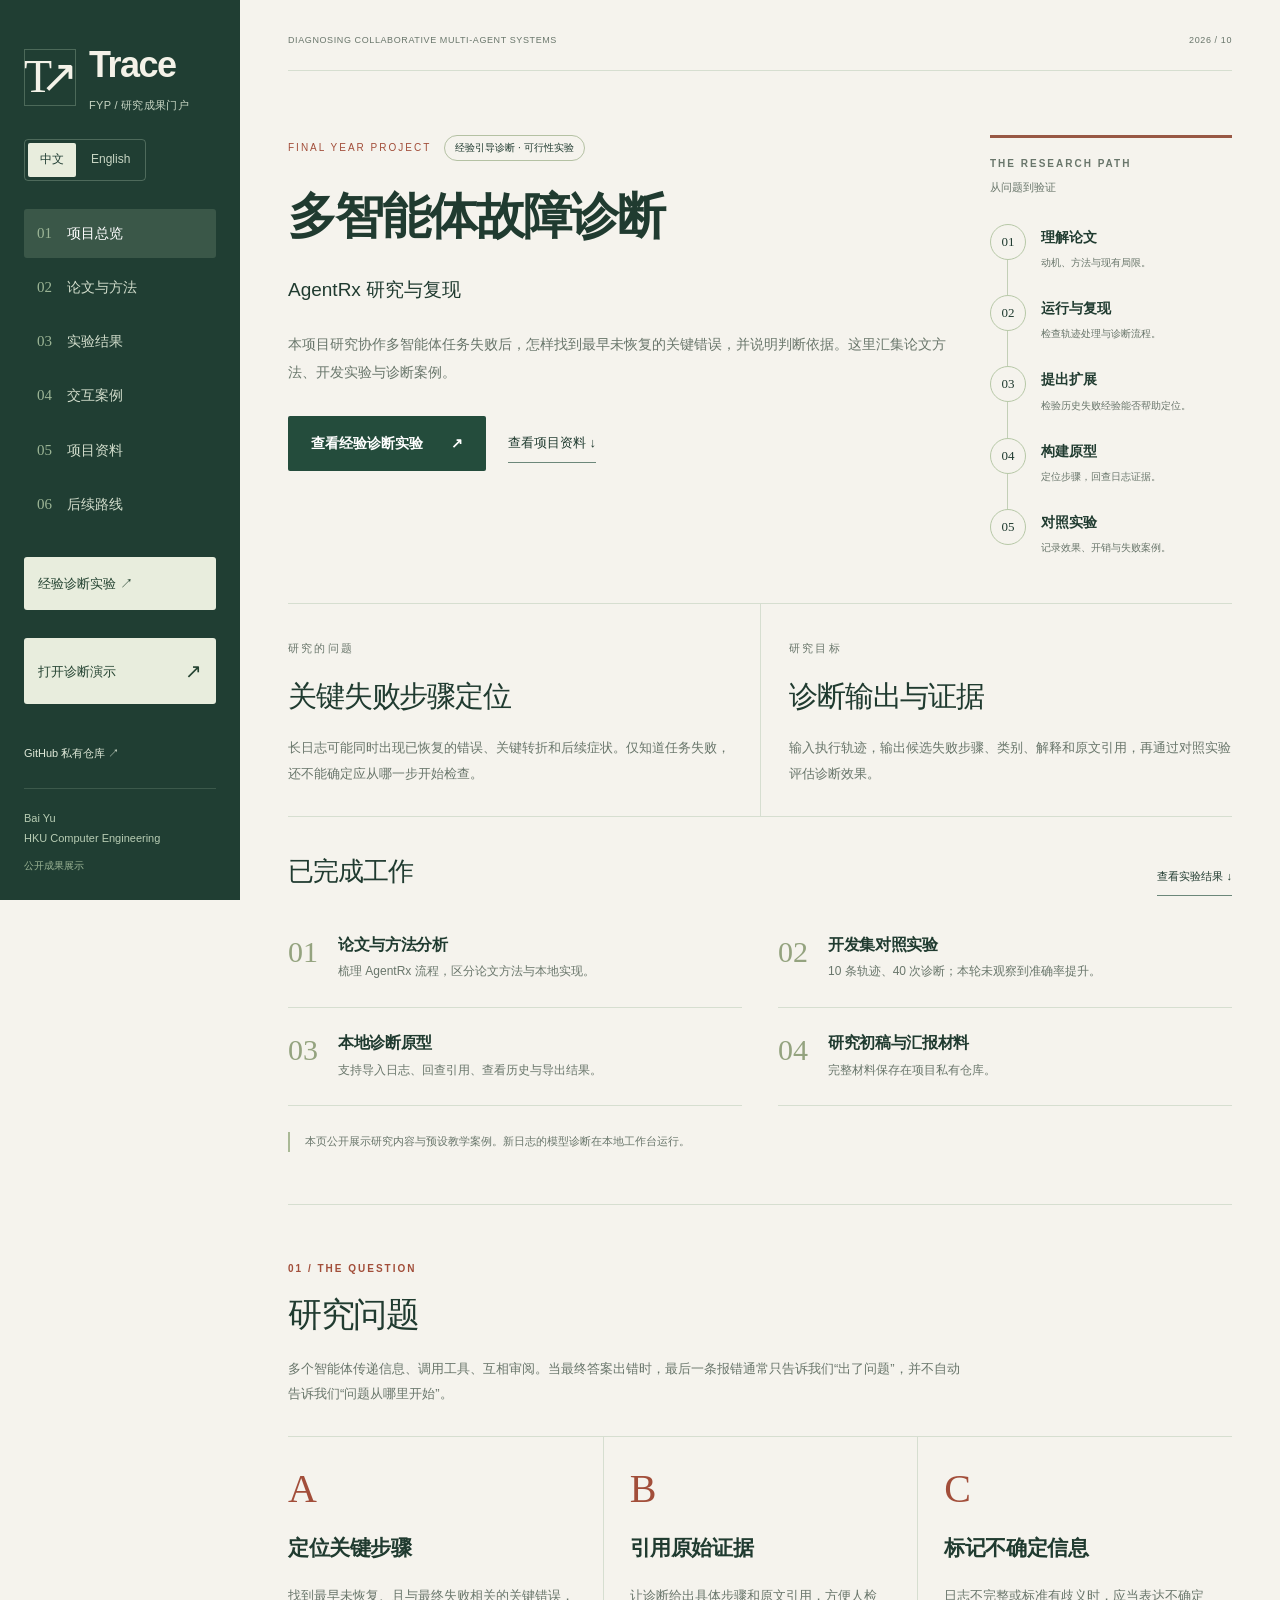
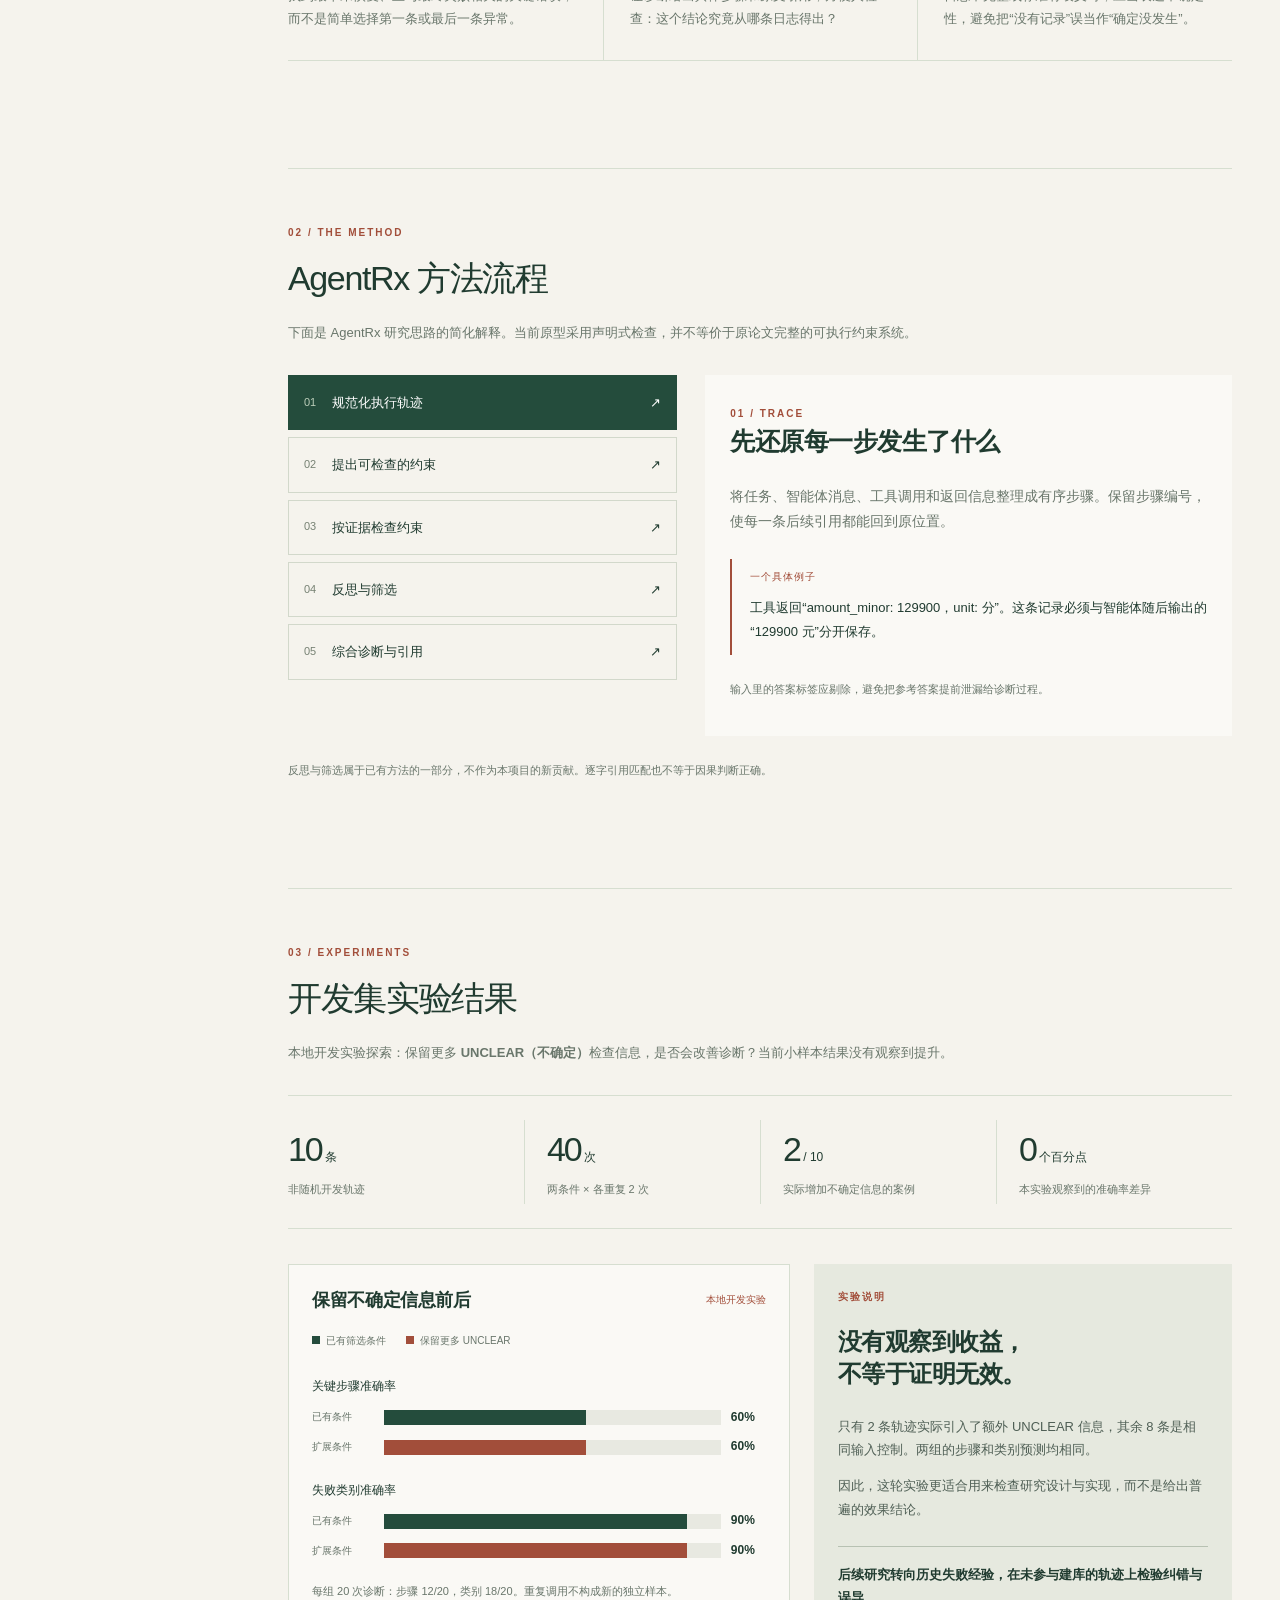
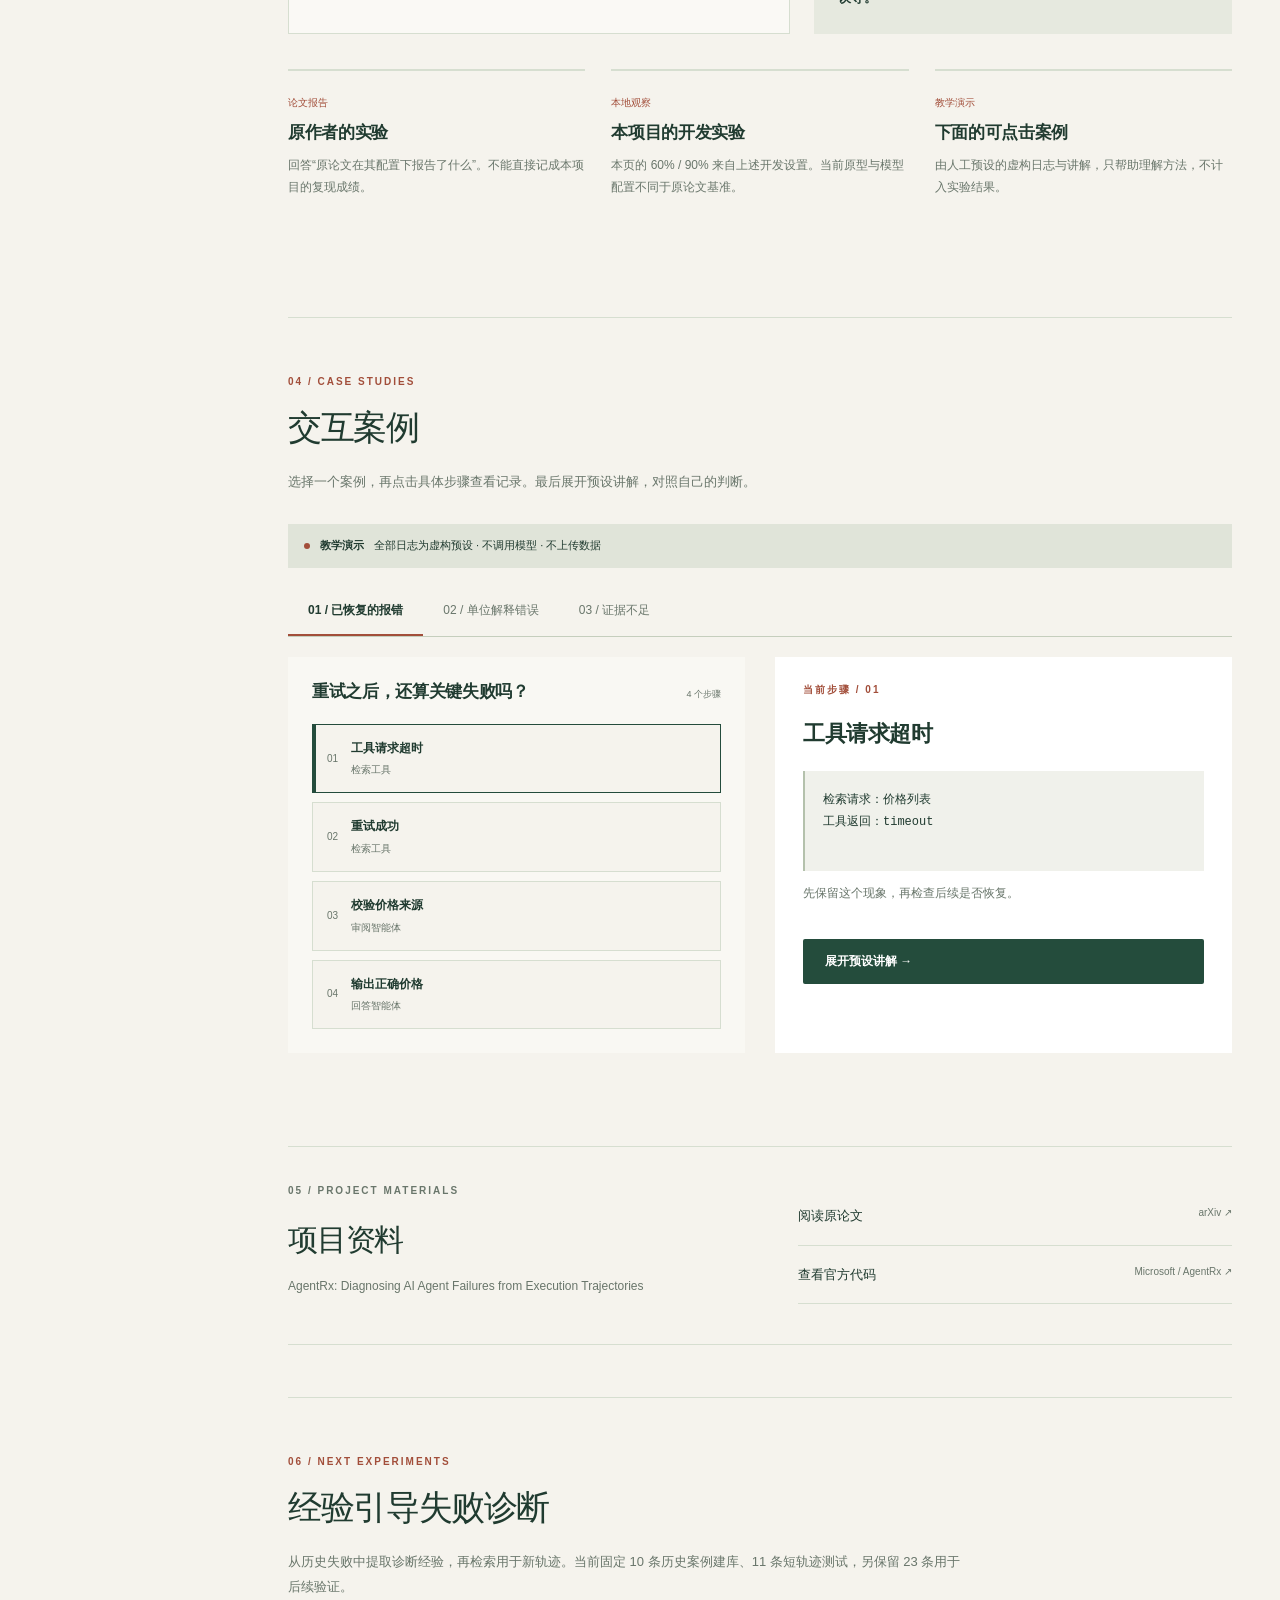
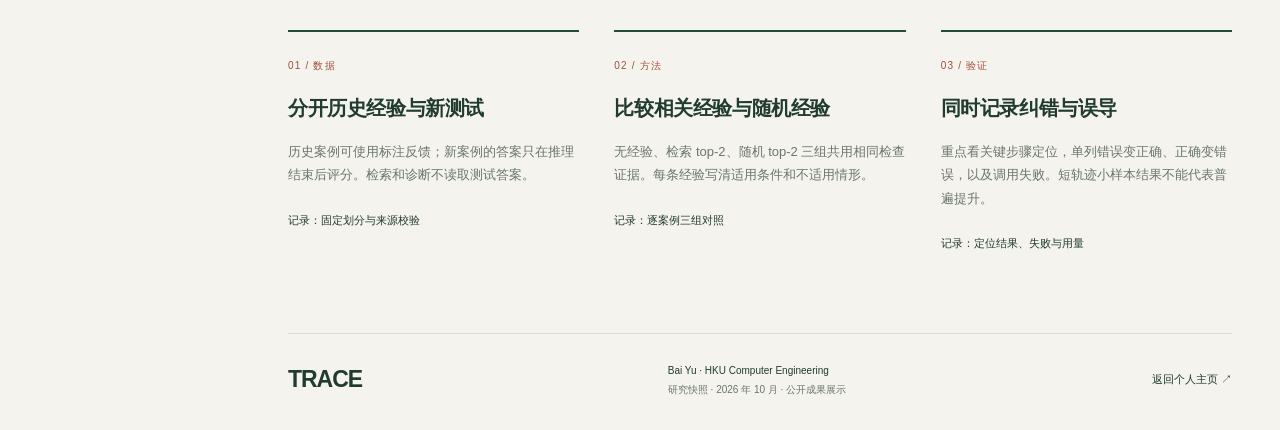
==== commit f43bbe43: "Publish paired experience-guided diagnosis feasibility study" ====
--- a/fyp-agentrx-diagnosis-studio/index.html
+++ b/fyp-agentrx-diagnosis-studio/index.html
@@ -4,7 +4,7 @@
   <meta charset="utf-8"><meta name="viewport" content="width=device-width, initial-scale=1">
   <meta name="description" content="Bai Yu 的多智能体故障诊断 FYP：AgentRx 方法、开发实验与可交互的证据分析案例。">
   <meta name="theme-color" content="#203e33"><title>TRACE · 多智能体故障诊断 | Bai Yu FYP</title>
-  <link rel="stylesheet" href="./style.css"><link rel="stylesheet" href="./portal.css?v=20261017-bilingual"><script src="./translations.js?v=20261017-bilingual" defer></script><script src="./case-translations.js?v=20261017-bilingual" defer></script><script src="./app.js?v=20261017-bilingual" defer></script>
+  <link rel="stylesheet" href="./style.css"><link rel="stylesheet" href="./portal.css?v=20261017-experience"><script src="./translations.js?v=20261017-experience" defer></script><script src="./case-translations.js?v=20261017-experience" defer></script><script src="./app.js?v=20261017-experience" defer></script>
 </head>
 <body>
 <a data-i18n="nav.skip" class="skip" href="#overview">跳到项目内容</a>
@@ -19,6 +19,7 @@
     <a data-i18n="nav.library" href="#library"><span>05</span>项目资料</a>
     <a data-i18n="nav.next" href="#next"><span>06</span>后续路线</a>
   </nav>
+  <a data-i18n="nav.experience" data-language-link class="studio-link" href="./experience.html">经验诊断实验 ↗</a>
   <a data-i18n="nav.studio" class="studio-link" href="#demo">打开诊断演示 <span aria-hidden="true">↗</span></a>
   <div class="sidebar-footer"><a data-i18n="nav.repository" href="https://github.com/baiyu-ce/fyp-agentrx-diagnosis-studio" target="_blank" rel="noopener noreferrer">GitHub 私有仓库 ↗</a><p>Bai Yu<br>HKU Computer Engineering</p><span data-i18n="nav.public">公开成果展示</span></div>
 </aside>
@@ -27,16 +28,16 @@
   <section id="overview" class="overview" aria-labelledby="hero-title">
     <div class="portal-hero">
       <div class="portal-intro">
-        <div class="hero-label"><span class="eyebrow">FINAL YEAR PROJECT</span><span data-i18n="overview.status" class="status-pill">开发实验已完成 · 效果待独立验证</span></div>
+        <div class="hero-label"><span class="eyebrow">FINAL YEAR PROJECT</span><span data-i18n="overview.status" class="status-pill">经验引导诊断 · 可行性实验</span></div>
         <h1 data-i18n="overview.title" id="hero-title">多智能体故障诊断</h1>
         <p data-i18n="overview.subtitle" class="hero-subtitle">AgentRx 研究与复现</p>
         <p data-i18n="overview.summary" class="hero-summary">本项目研究协作多智能体任务失败后，怎样找到最早未恢复的关键错误，并说明判断依据。这里汇集论文方法、开发实验与诊断案例。</p>
-        <div class="hero-actions"><a data-i18n="overview.cases" class="button green" href="#demo">查看诊断案例 <span aria-hidden="true">↗</span></a><a data-i18n="overview.materials" class="text-link" href="#library">查看项目资料 ↓</a></div>
+        <div class="hero-actions"><a data-i18n="overview.cases" data-language-link class="button green" href="./experience.html">查看经验诊断实验 <span aria-hidden="true">↗</span></a><a data-i18n="overview.materials" class="text-link" href="#library">查看项目资料 ↓</a></div>
       </div>
       <aside class="research-path" aria-label="项目研究路径" data-i18n-aria-label="path.group"><div class="path-heading"><span class="eyebrow">THE RESEARCH PATH</span><span data-i18n="path.subtitle">从问题到验证</span></div><ol>
         <li><span>01</span><div><strong data-i18n="path.paper.title">理解论文</strong><small data-i18n="path.paper.body">动机、方法与现有局限。</small></div></li>
         <li><span>02</span><div><strong data-i18n="path.reproduce.title">运行与复现</strong><small data-i18n="path.reproduce.body">检查轨迹处理与诊断流程。</small></div></li>
-        <li><span>03</span><div><strong data-i18n="path.extension.title">提出扩展</strong><small data-i18n="path.extension.body">研究不确定信息的保留方式。</small></div></li>
+        <li><span>03</span><div><strong data-i18n="path.extension.title">提出扩展</strong><small data-i18n="path.extension.body">检验历史失败经验能否帮助定位。</small></div></li>
         <li><span>04</span><div><strong data-i18n="path.prototype.title">构建原型</strong><small data-i18n="path.prototype.body">定位步骤，回查日志证据。</small></div></li>
         <li><span>05</span><div><strong data-i18n="path.experiment.title">对照实验</strong><small data-i18n="path.experiment.body">记录效果、开销与失败案例。</small></div></li>
       </ol></aside>
@@ -56,13 +57,13 @@
 
 <section id="method" class="section method-section"><div class="section-head"><p class="eyebrow">02 / THE METHOD</p><h2 data-i18n="method.title">AgentRx 方法流程</h2><p data-i18n="method.intro">下面是 AgentRx 研究思路的简化解释。当前原型采用声明式检查，并不等价于原论文完整的可执行约束系统。</p></div><div class="method-layout"><div class="method-steps" role="group" aria-label="选择方法阶段" data-i18n-aria-label="method.group"><button data-i18n="method.step.0" class="method-step active" data-method="0" aria-pressed="true"><span>01</span>规范化执行轨迹 <b>↗</b></button><button data-i18n="method.step.1" class="method-step" data-method="1" aria-pressed="false"><span>02</span>提出可检查的约束 <b>↗</b></button><button data-i18n="method.step.2" class="method-step" data-method="2" aria-pressed="false"><span>03</span>按证据检查约束 <b>↗</b></button><button data-i18n="method.step.3" class="method-step" data-method="3" aria-pressed="false"><span>04</span>反思与筛选 <b>↗</b></button><button data-i18n="method.step.4" class="method-step" data-method="4" aria-pressed="false"><span>05</span>综合诊断与引用 <b>↗</b></button></div><article class="method-detail" aria-live="polite"><span id="method-label" class="eyebrow">01 / TRACE</span><h3 id="method-title">先还原每一步发生了什么</h3><p id="method-body">将任务、智能体消息、工具调用和返回信息整理成有序步骤。保留步骤编号，使每一条后续引用都能回到原位置。</p><div class="example"><span data-i18n="method.example">一个具体例子</span><p id="method-example">工具返回“amount_minor: 129900，unit: 分”。这条记录必须与智能体随后输出的“129900 元”分开保存。</p></div><p id="method-limit" class="small-note">输入里的答案标签应剔除，避免把参考答案提前泄漏给诊断过程。</p></article></div><p data-i18n="method.note" class="section-note">反思与筛选属于已有方法的一部分，不作为本项目的新贡献。逐字引用匹配也不等于因果判断正确。</p></section>
 
-<section id="results" class="section"><div class="section-head"><p class="eyebrow">03 / EXPERIMENTS</p><h2 data-i18n="results.title">开发集实验结果</h2><p data-i18n="results.intro">本地开发实验探索：保留更多 <strong>UNCLEAR（不确定）</strong>检查信息，是否会改善诊断？当前小样本结果没有观察到提升。</p></div><div class="stat-strip"><div><strong data-i18n="results.traces.value">10<span> 条</span></strong><p data-i18n="results.traces.label">非随机开发轨迹</p></div><div><strong data-i18n="results.runs.value">40<span> 次</span></strong><p data-i18n="results.runs.label">两条件 × 各重复 2 次</p></div><div><strong>2<span> / 10</span></strong><p data-i18n="results.changed.label">实际增加不确定信息的案例</p></div><div><strong data-i18n="results.difference.value">0<span> 个百分点</span></strong><p data-i18n="results.difference.label">本实验观察到的准确率差异</p></div></div><div class="results-layout"><article class="chart-card"><div class="chart-title"><h3 data-i18n="chart.title">保留不确定信息前后</h3><span data-i18n="chart.subtitle">本地开发实验</span></div><div class="legend"><span data-i18n="chart.legend.base"><i class="base"></i>已有筛选条件</span><span data-i18n="chart.legend.extended"><i class="extended"></i>保留更多 UNCLEAR</span></div><div class="metric"><h4 data-i18n="chart.step">关键步骤准确率</h4><div class="bar-row"><span data-i18n="chart.base">已有条件</span><div class="bar-track"><div class="bar base" style="width:60%"></div></div><b>60%</b></div><div class="bar-row"><span data-i18n="chart.extended">扩展条件</span><div class="bar-track"><div class="bar extended" style="width:60%"></div></div><b>60%</b></div></div><div class="metric"><h4 data-i18n="chart.category">失败类别准确率</h4><div class="bar-row"><span data-i18n="chart.base">已有条件</span><div class="bar-track"><div class="bar base" style="width:90%"></div></div><b>90%</b></div><div class="bar-row"><span data-i18n="chart.extended">扩展条件</span><div class="bar-track"><div class="bar extended" style="width:90%"></div></div><b>90%</b></div></div><p data-i18n="chart.caption" class="caption">每组 20 次诊断：步骤 12/20，类别 18/20。重复调用不构成新的独立样本。</p></article><aside class="finding"><p data-i18n="finding.label" class="eyebrow">实验说明</p><h3 data-i18n="finding.title">没有观察到收益，<br>不等于证明无效。</h3><p data-i18n="finding.changed">只有 2 条轨迹实际引入了额外 UNCLEAR 信息，其余 8 条是相同输入控制。两组的步骤和类别预测均相同。</p><p data-i18n="finding.interpretation">因此，这轮实验更适合用来检查研究设计与实现，而不是给出普遍的效果结论。</p><div data-i18n="finding.next" class="finding-rule">下一步：先扩大真正存在歧义的案例覆盖，再做独立测试。</div></aside></div><div class="evidence-grid"><article><span data-i18n="evidence.paper.label" class="evidence-type">论文报告</span><h3 data-i18n="evidence.paper.title">原作者的实验</h3><p data-i18n="evidence.paper.body">回答“原论文在其配置下报告了什么”。不能直接记成本项目的复现成绩。</p></article><article><span data-i18n="evidence.local.label" class="evidence-type">本地观察</span><h3 data-i18n="evidence.local.title">本项目的开发实验</h3><p data-i18n="evidence.local.body">本页的 60% / 90% 来自上述开发设置。当前原型与模型配置不同于原论文基准。</p></article><article><span data-i18n="evidence.demo.label" class="evidence-type">教学演示</span><h3 data-i18n="evidence.demo.title">下面的可点击案例</h3><p data-i18n="evidence.demo.body">由人工预设的虚构日志与讲解，只帮助理解方法，不计入实验结果。</p></article></div></section>
+<section id="results" class="section"><div class="section-head"><p class="eyebrow">03 / EXPERIMENTS</p><h2 data-i18n="results.title">开发集实验结果</h2><p data-i18n="results.intro">本地开发实验探索：保留更多 <strong>UNCLEAR（不确定）</strong>检查信息，是否会改善诊断？当前小样本结果没有观察到提升。</p></div><div class="stat-strip"><div><strong data-i18n="results.traces.value">10<span> 条</span></strong><p data-i18n="results.traces.label">非随机开发轨迹</p></div><div><strong data-i18n="results.runs.value">40<span> 次</span></strong><p data-i18n="results.runs.label">两条件 × 各重复 2 次</p></div><div><strong>2<span> / 10</span></strong><p data-i18n="results.changed.label">实际增加不确定信息的案例</p></div><div><strong data-i18n="results.difference.value">0<span> 个百分点</span></strong><p data-i18n="results.difference.label">本实验观察到的准确率差异</p></div></div><div class="results-layout"><article class="chart-card"><div class="chart-title"><h3 data-i18n="chart.title">保留不确定信息前后</h3><span data-i18n="chart.subtitle">本地开发实验</span></div><div class="legend"><span data-i18n="chart.legend.base"><i class="base"></i>已有筛选条件</span><span data-i18n="chart.legend.extended"><i class="extended"></i>保留更多 UNCLEAR</span></div><div class="metric"><h4 data-i18n="chart.step">关键步骤准确率</h4><div class="bar-row"><span data-i18n="chart.base">已有条件</span><div class="bar-track"><div class="bar base" style="width:60%"></div></div><b>60%</b></div><div class="bar-row"><span data-i18n="chart.extended">扩展条件</span><div class="bar-track"><div class="bar extended" style="width:60%"></div></div><b>60%</b></div></div><div class="metric"><h4 data-i18n="chart.category">失败类别准确率</h4><div class="bar-row"><span data-i18n="chart.base">已有条件</span><div class="bar-track"><div class="bar base" style="width:90%"></div></div><b>90%</b></div><div class="bar-row"><span data-i18n="chart.extended">扩展条件</span><div class="bar-track"><div class="bar extended" style="width:90%"></div></div><b>90%</b></div></div><p data-i18n="chart.caption" class="caption">每组 20 次诊断：步骤 12/20，类别 18/20。重复调用不构成新的独立样本。</p></article><aside class="finding"><p data-i18n="finding.label" class="eyebrow">实验说明</p><h3 data-i18n="finding.title">没有观察到收益，<br>不等于证明无效。</h3><p data-i18n="finding.changed">只有 2 条轨迹实际引入了额外 UNCLEAR 信息，其余 8 条是相同输入控制。两组的步骤和类别预测均相同。</p><p data-i18n="finding.interpretation">因此，这轮实验更适合用来检查研究设计与实现，而不是给出普遍的效果结论。</p><div data-i18n="finding.next" class="finding-rule">后续研究转向历史失败经验，在未参与建库的轨迹上检验纠错与误导。</div></aside></div><div class="evidence-grid"><article><span data-i18n="evidence.paper.label" class="evidence-type">论文报告</span><h3 data-i18n="evidence.paper.title">原作者的实验</h3><p data-i18n="evidence.paper.body">回答“原论文在其配置下报告了什么”。不能直接记成本项目的复现成绩。</p></article><article><span data-i18n="evidence.local.label" class="evidence-type">本地观察</span><h3 data-i18n="evidence.local.title">本项目的开发实验</h3><p data-i18n="evidence.local.body">本页的 60% / 90% 来自上述开发设置。当前原型与模型配置不同于原论文基准。</p></article><article><span data-i18n="evidence.demo.label" class="evidence-type">教学演示</span><h3 data-i18n="evidence.demo.title">下面的可点击案例</h3><p data-i18n="evidence.demo.body">由人工预设的虚构日志与讲解，只帮助理解方法，不计入实验结果。</p></article></div></section>
 
 <section id="demo" class="section demo-section"><div class="section-head"><p class="eyebrow">04 / CASE STUDIES</p><h2 data-i18n="demo.title">交互案例</h2><p data-i18n="demo.intro">选择一个案例，再点击具体步骤查看记录。最后展开预设讲解，对照自己的判断。</p></div><div class="demo-notice"><span class="status-dot"></span><strong data-i18n="demo.notice.label">教学演示</strong><span data-i18n="demo.notice.body">全部日志为虚构预设 · 不调用模型 · 不上传数据</span></div><div class="case-tabs" role="group" aria-label="选择教学案例" data-i18n-aria-label="demo.group"><button data-i18n="demo.tab.0" class="case-tab active" data-case="0" aria-pressed="true">01 / 已恢复的报错</button><button data-i18n="demo.tab.1" class="case-tab" data-case="1" aria-pressed="false">02 / 单位解释错误</button><button data-i18n="demo.tab.2" class="case-tab" data-case="2" aria-pressed="false">03 / 证据不足</button></div><div class="demo-grid"><div class="trace-list"><div class="demo-title"><h3 id="case-title">重试之后，还算关键失败吗？</h3><span id="case-count">4 STEPS</span></div><ol id="trace-steps"></ol></div><article class="inspection"><p class="eyebrow" id="selected-label">SELECTED STEP / 01</p><h3 id="selected-title">工具请求超时</h3><pre id="selected-log">工具返回：timeout</pre><p id="selected-hint" class="inspection-hint">先保留这个现象，再检查后续是否恢复。</p><button id="explain-button" class="button green" type="button">展开预设讲解 <span aria-hidden="true">→</span></button><div id="case-explanation" class="explanation" hidden aria-live="polite"></div></article></div><noscript><p data-i18n="demo.noScript" class="no-script">互动案例需要浏览器启用 JavaScript；上方方法与实验结果仍可直接阅读。</p></noscript></section>
 
 <section id="library" class="sources"><div><p class="eyebrow">05 / PROJECT MATERIALS</p><h2 data-i18n="library.title">项目资料</h2><p>AgentRx: Diagnosing AI Agent Failures from Execution Trajectories</p></div><div class="source-links"><a data-i18n="library.paper" href="https://arxiv.org/abs/2602.02475v2" target="_blank" rel="noopener noreferrer">阅读原论文 <span>arXiv ↗</span></a><a data-i18n="library.code" href="https://github.com/microsoft/AgentRx" target="_blank" rel="noopener noreferrer">查看官方代码 <span>Microsoft / AgentRx ↗</span></a></div></section>
 
-<section id="next" class="section"><div class="section-head"><p class="eyebrow">06 / NEXT EXPERIMENTS</p><h2 data-i18n="next.title">后续实验计划</h2><p data-i18n="next.intro">这些是研究计划与待验证假设，不是已经完成的研究成果。</p></div><div class="roadmap"><article><span data-i18n="next.data.label">01 / 数据</span><h3 data-i18n="next.data.title">建立歧义案例子集</h3><p data-i18n="next.data.body">区分工具缺失、信息冲突、错误恢复与多条可能原因，让真正需要 UNCLEAR 信息的案例有足够覆盖。</p><b data-i18n="next.data.output">交付：固定划分与标注规则</b></article><article><span data-i18n="next.method.label">02 / 方法</span><h3 data-i18n="next.method.title">有条件地保留不确定性</h3><p data-i18n="next.method.body">比较全部保留、筛选后保留与现有基线，检查额外信息究竟帮助定位，还是引入噪声。</p><b data-i18n="next.method.output">交付：对照与消融实验</b></article><article><span data-i18n="next.evaluation.label">03 / 验证</span><h3 data-i18n="next.evaluation.title">同时评估准确率与代价</h3><p data-i18n="next.evaluation.body">在独立测试集上记录步骤、类别、引用质量、稳定性和调用开销，保留失败案例供人工复核。</p><b data-i18n="next.evaluation.output">交付：可追溯的结果报告</b></article></div></section>
+<section id="next" class="section"><div class="section-head"><p class="eyebrow">06 / NEXT EXPERIMENTS</p><h2 data-i18n="next.title">经验引导失败诊断</h2><p data-i18n="next.intro">从历史失败中提取诊断经验，再检索用于新轨迹。当前固定 10 条历史案例建库、11 条短轨迹测试，另保留 23 条用于后续验证。</p></div><div class="roadmap"><article><span data-i18n="next.data.label">01 / 数据</span><h3 data-i18n="next.data.title">分开历史经验与新测试</h3><p data-i18n="next.data.body">历史案例可使用标注反馈；新案例的答案只在推理结束后评分。检索和诊断不读取测试答案。</p><b data-i18n="next.data.output">记录：固定划分与来源校验</b></article><article><span data-i18n="next.method.label">02 / 方法</span><h3 data-i18n="next.method.title">比较相关经验与随机经验</h3><p data-i18n="next.method.body">无经验、检索 top-2、随机 top-2 三组共用相同检查证据。每条经验写清适用条件和不适用情形。</p><b data-i18n="next.method.output">记录：逐案例三组对照</b></article><article><span data-i18n="next.evaluation.label">03 / 验证</span><h3 data-i18n="next.evaluation.title">同时记录纠错与误导</h3><p data-i18n="next.evaluation.body">重点看关键步骤定位，单列错误变正确、正确变错误，以及调用失败。短轨迹小样本结果不能代表普遍提升。</p><b data-i18n="next.evaluation.output">记录：定位结果、失败与用量</b></article></div></section>
 
 <footer><a class="brand" href="#">TRACE</a><p>Bai Yu · HKU Computer Engineering<br><span data-i18n="footer.snapshot">研究快照 · 2026 年 10 月 · 公开成果展示</span></p><a data-i18n="footer.home" href="https://baiyu-ce.github.io/">返回个人主页 ↗</a></footer>
 </main>
